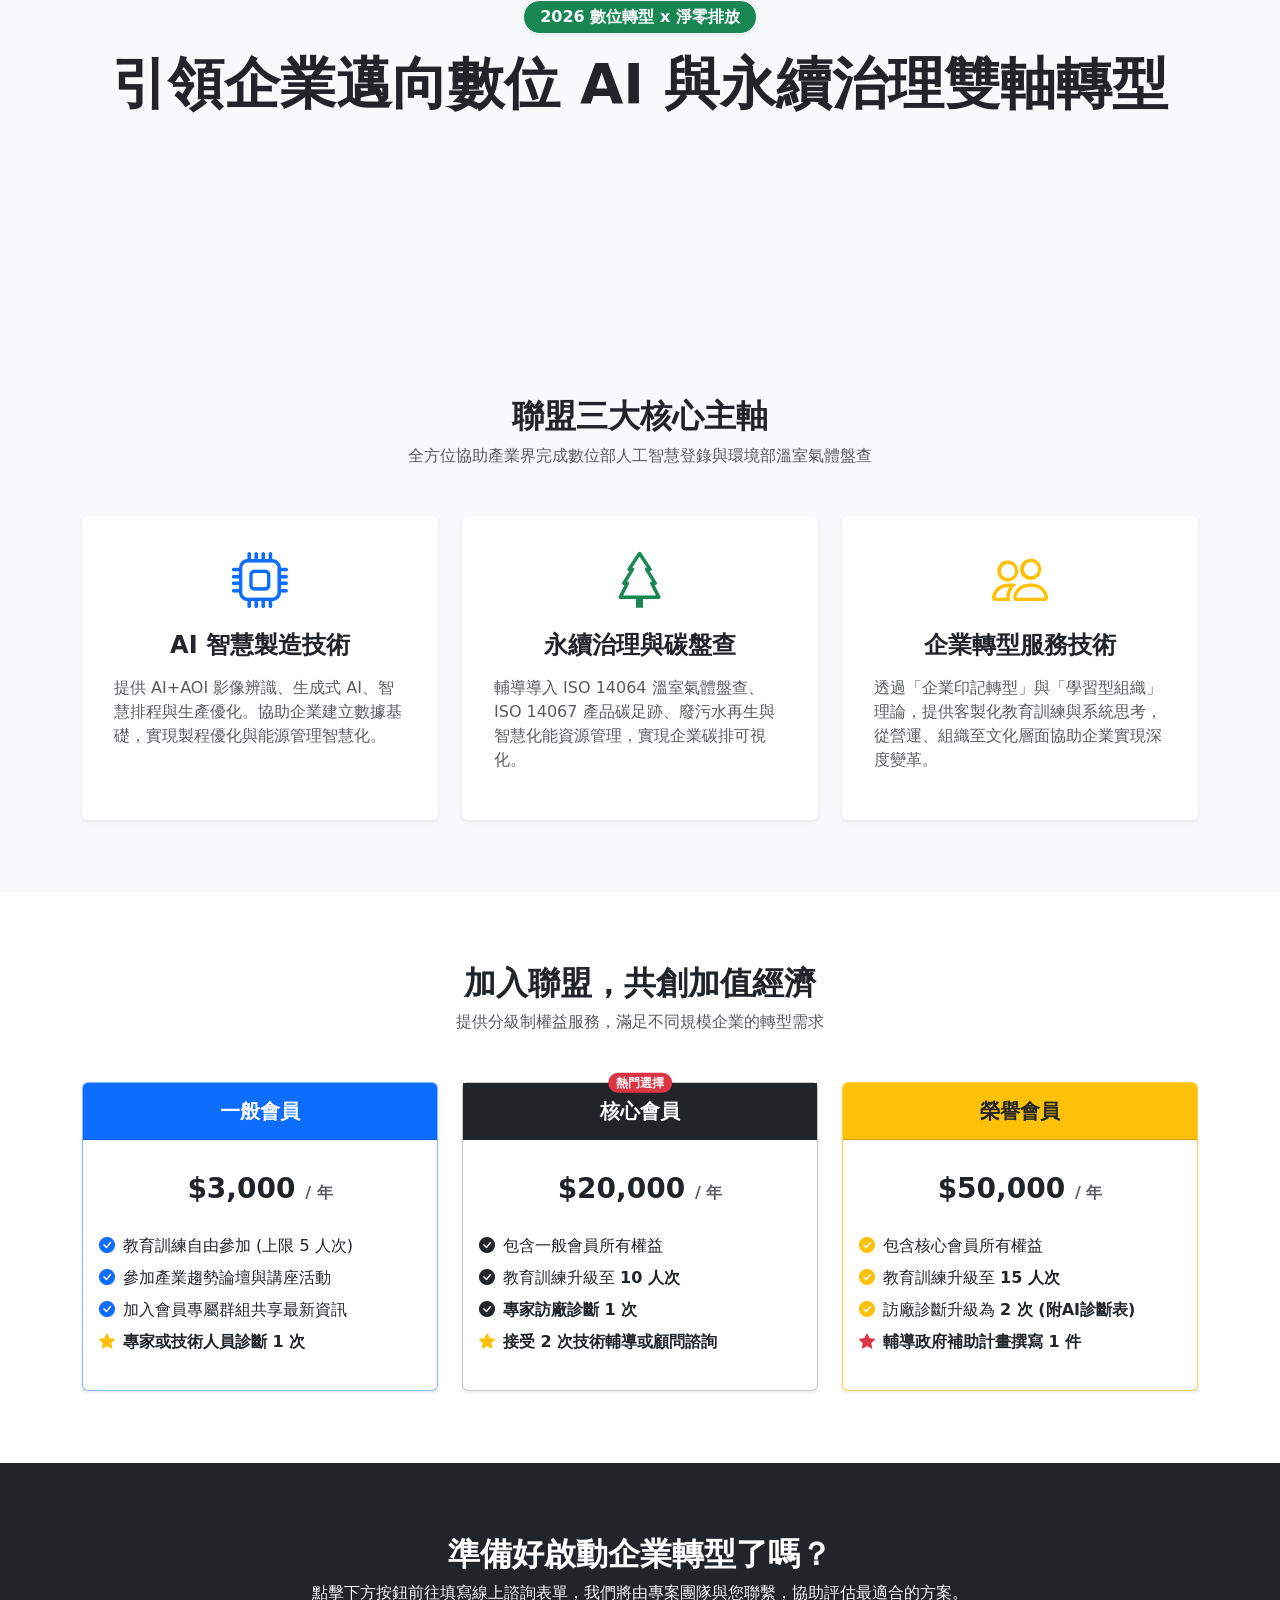
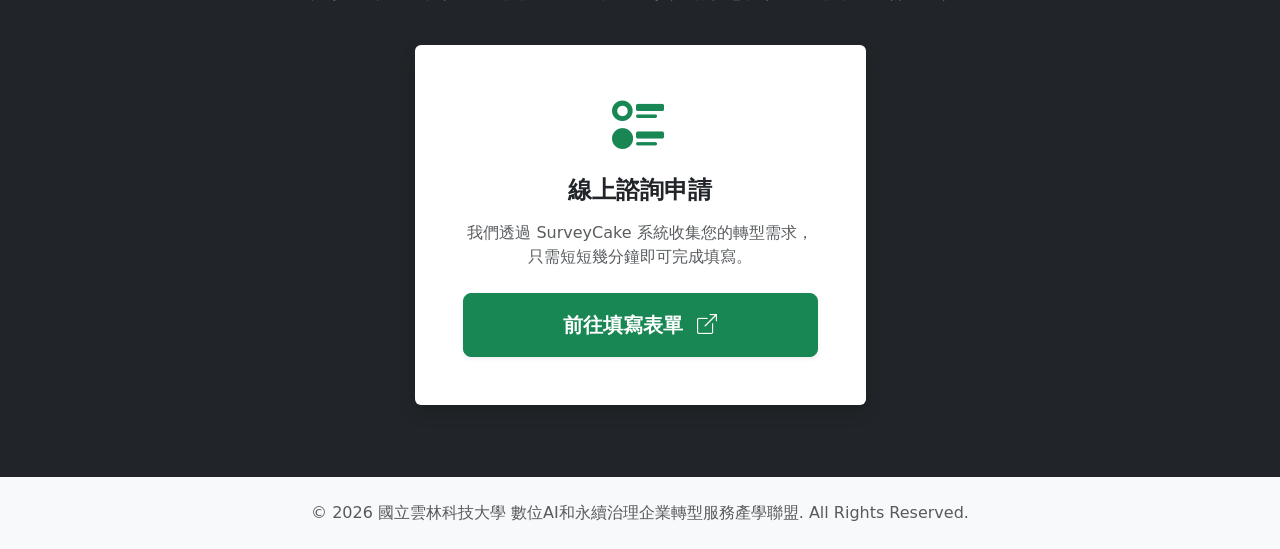
==== index.html @ c69dfd6b "Initial website upload" ====
<!DOCTYPE html>
<html lang="zh-TW">
<head>
    <link rel="stylesheet" href="style.css">
    <meta charset="UTF-8">
    <meta name="viewport" content="width=device-width, initial-scale=1.0">
    <title>數位AI和永續治理企業轉型服務產學聯盟 x 國科會計畫補助</title>
    <link href="https://cdn.jsdelivr.net/npm/bootstrap@5.3.0/dist/css/bootstrap.min.css" rel="stylesheet">
    <link rel="stylesheet" href="https://cdn.jsdelivr.net/npm/bootstrap-icons@1.10.5/font/bootstrap-icons.css">
</head>
<body class="bg-light">
    <a class="skip-link visually-hidden-focusable" href="#main-content">跳到主要內容</a>

    <div id="marquee-placeholder"></div>

    <header id="site-header"><div id="navbar-placeholder"></div></header>

    <main id="main-content" tabindex="-1">

    <section class="hero-section text-center">
        <div class="container">
            <span class="badge bg-success px-3 py-2 mb-3 rounded-pill fs-6 shadow-sm border border-light">2026 數位轉型 x 淨零排放</span>
            
            <h1 class="display-4 fw-bold mb-4">引領企業邁向數位 AI 與永續治理雙軸轉型</h1>
            <p class="lead mb-5 mx-auto text-light" style="max-width: 800px; line-height: 1.8;">
                面對破壞性變革的衝擊，我們整合國立雲林科技大學與跨領域專家資源，提供 AI 智慧製造、組織碳盤查與企業印記轉型之一站式服務，助您實現 2050 淨零排放目標。
            </p>
            
            <a href="#services" class="btn btn-outline-light btn-lg px-5 py-3 rounded-pill fw-bold tracking-wide">
                探索解決方案 <i class="bi bi-arrow-right ms-2" aria-hidden="true"></i>
            </a>
        </div>
    </section>
    

    <section id="services" class="py-5">
        <div class="container py-4">
            <div class="text-center mb-5">
                <h2 class="fw-bold">聯盟三大核心主軸</h2>
                <p class="text-muted">全方位協助產業界完成數位部人工智慧登錄與環境部溫室氣體盤查</p>
            </div>
            <div class="row g-4">
                <div class="col-md-4">
                    <div class="card h-100 border-0 shadow-sm card-hover p-3 text-center">
                        <div class="card-body">
                            <i class="bi bi-cpu display-4 text-primary mb-3 d-block" aria-hidden="true"></i>
                            <h4 class="fw-bold">AI 智慧製造技術</h4>
                            <p class="text-muted text-start mt-3">提供 AI+AOI 影像辨識、生成式 AI、智慧排程與生產優化。協助企業建立數據基礎，實現製程優化與能源管理智慧化。</p>
                        </div>
                    </div>
                </div>
                <div class="col-md-4">
                    <div class="card h-100 border-0 shadow-sm card-hover p-3 text-center">
                        <div class="card-body">
                            <i class="bi bi-tree display-4 text-success mb-3 d-block" aria-hidden="true"></i>
                            <h4 class="fw-bold">永續治理與碳盤查</h4>
                            <p class="text-muted text-start mt-3">輔導導入 ISO 14064 溫室氣體盤查、ISO 14067 產品碳足跡、廢污水再生與智慧化能資源管理，實現企業碳排可視化。</p>
                        </div>
                    </div>
                </div>
                <div class="col-md-4">
                    <div class="card h-100 border-0 shadow-sm card-hover p-3 text-center">
                        <div class="card-body">
                            <i class="bi bi-people display-4 text-warning mb-3 d-block" aria-hidden="true"></i>
                            <h4 class="fw-bold">企業轉型服務技術</h4>
                            <p class="text-muted text-start mt-3">透過「企業印記轉型」與「學習型組織」理論，提供客製化教育訓練與系統思考，從營運、組織至文化層面協助企業實現深度變革。</p>
                        </div>
                    </div>
                </div>
            </div>
        </div>
    </section>

    <section id="membership" class="bg-white py-5">
        <div class="container py-4">
            <div class="text-center mb-5">
                <h2 class="fw-bold">加入聯盟，共創加值經濟</h2>
                <p class="text-muted">提供分級制權益服務，滿足不同規模企業的轉型需求</p>
            </div>
            <div class="row g-4 justify-content-center">
                <div class="col-lg-4 col-md-6">
                    <div class="card h-100 border-primary border-opacity-50 shadow-sm card-hover">
                        <div class="card-header bg-primary text-white text-center py-3">
                            <h5 class="mb-0 fw-bold">一般會員</h5>
                        </div>
                        <div class="card-body text-center">
                            <h3 class="fw-bold my-3">$3,000 <small class="text-muted fs-6">/ 年</small></h3>
                            <ul class="list-unstyled text-start mt-4 lh-lg">
                                <li><i class="bi bi-check-circle-fill text-primary me-2" aria-hidden="true"></i>教育訓練自由參加 (上限 5 人次)</li>
                                <li><i class="bi bi-check-circle-fill text-primary me-2" aria-hidden="true"></i>參加產業趨勢論壇與講座活動</li>
                                <li><i class="bi bi-check-circle-fill text-primary me-2" aria-hidden="true"></i>加入會員專屬群組共享最新資訊</li>
                                <li><i class="bi bi-star-fill text-warning me-2" aria-hidden="true"></i><b>專家或技術人員診斷 1 次</b></li>
                            </ul>
                        </div>
                    </div>
                </div>
                
                <div class="col-lg-4 col-md-6">
                    <div class="card h-100 border-dark border-opacity-25 shadow-sm card-hover position-relative">
                        <span class="position-absolute top-0 start-50 translate-middle badge rounded-pill bg-danger">熱門選擇</span>
                        <div class="card-header bg-dark text-white text-center py-3">
                            <h5 class="mb-0 fw-bold">核心會員</h5>
                        </div>
                        <div class="card-body text-center">
                            <h3 class="fw-bold my-3">$20,000 <small class="text-muted fs-6">/ 年</small></h3>
                            <ul class="list-unstyled text-start mt-4 lh-lg">
                                <li><i class="bi bi-check-circle-fill text-dark me-2" aria-hidden="true"></i>包含一般會員所有權益</li>
                                <li><i class="bi bi-check-circle-fill text-dark me-2" aria-hidden="true"></i>教育訓練升級至 <b>10 人次</b></li>
                                <li><i class="bi bi-check-circle-fill text-dark me-2" aria-hidden="true"></i><b>專家訪廠診斷 1 次</b></li>
                                <li><i class="bi bi-star-fill text-warning me-2" aria-hidden="true"></i><b>接受 2 次技術輔導或顧問諮詢</b></li>
                            </ul>
                        </div>
                    </div>
                </div>

                <div class="col-lg-4 col-md-6">
                    <div class="card h-100 border-warning border-opacity-75 shadow-sm card-hover">
                        <div class="card-header bg-warning text-dark text-center py-3">
                            <h5 class="mb-0 fw-bold">榮譽會員</h5>
                        </div>
                        <div class="card-body text-center">
                            <h3 class="fw-bold my-3">$50,000 <small class="text-muted fs-6">/ 年</small></h3>
                            <ul class="list-unstyled text-start mt-4 lh-lg">
                                <li><i class="bi bi-check-circle-fill text-warning me-2" aria-hidden="true"></i>包含核心會員所有權益</li>
                                <li><i class="bi bi-check-circle-fill text-warning me-2" aria-hidden="true"></i>教育訓練升級至 <b>15 人次</b></li>
                                <li><i class="bi bi-check-circle-fill text-warning me-2" aria-hidden="true"></i>訪廠診斷升級為 <b>2 次 (附AI診斷表)</b></li>
                                <li><i class="bi bi-star-fill text-danger me-2" aria-hidden="true"></i><b>輔導政府補助計畫撰寫 1 件</b></li>
                            </ul>
                        </div>
                    </div>
                </div>
            </div>
        </div>
    </section>

    <section id="contact" class="py-5 bg-dark text-white">
        <div class="container py-4">
            <div class="row justify-content-center">
                <div class="col-md-8 text-center mb-4">
                    <h2 class="fw-bold">準備好啟動企業轉型了嗎？</h2>
                    <p class="text-light">點擊下方按鈕前往填寫線上諮詢表單，我們將由專案團隊與您聯繫，協助評估最適合的方案。</p>
                </div>
                <div class="col-md-5 text-center">
                    <div class="bg-white text-dark p-5 rounded shadow card-hover">
                        <i class="bi bi-ui-radios display-4 text-success mb-3 d-block" aria-hidden="true"></i>
                        <h4 class="fw-bold mb-3">線上諮詢申請</h4>
                        <p class="text-muted mb-4">我們透過 SurveyCake 系統收集您的轉型需求，只需短短幾分鐘即可完成填寫。</p>
                        
                        <a href="https://www.surveycake.com/s/QyApK" target="_blank" rel="noopener noreferrer" class="btn btn-success btn-lg w-100 fw-bold py-3 shadow-sm" aria-label="前往填寫表單（另開新視窗）">
                            前往填寫表單 <i class="bi bi-box-arrow-up-right ms-2" aria-hidden="true"></i>
                        </a>
                        
                    </div>
                </div>
            </div>
        </div>
    </section>
    </main>


    <footer class="bg-light text-center py-4">
        <div class="container text-muted">
            <p class="mb-0">© 2026 國立雲林科技大學 數位AI和永續治理企業轉型服務產學聯盟. All Rights Reserved.</p>
        </div>
    </footer>

    <script src="https://cdn.jsdelivr.net/npm/bootstrap@5.3.0/dist/js/bootstrap.bundle.min.js"></script>
        <script src="load-marquee.js"></script>
    <script src="load-nav.js"></script>
</body>
</html>
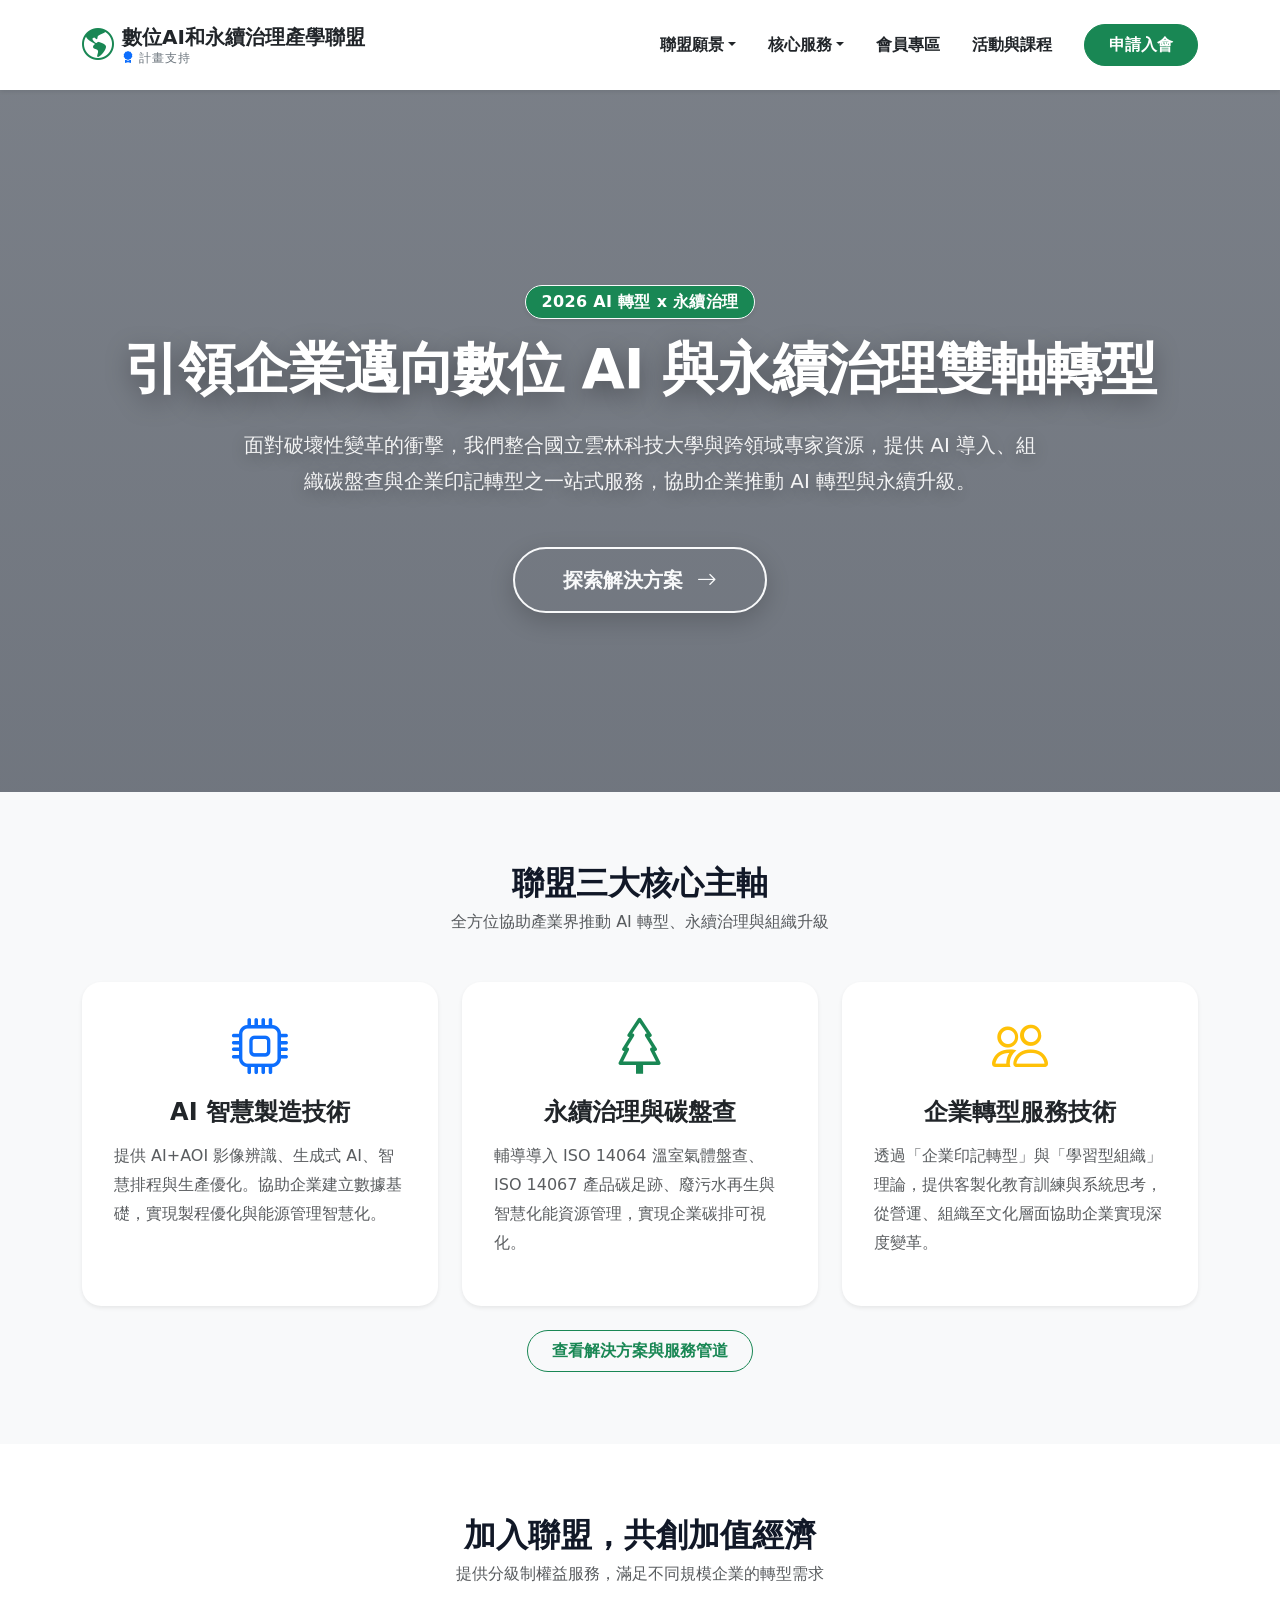
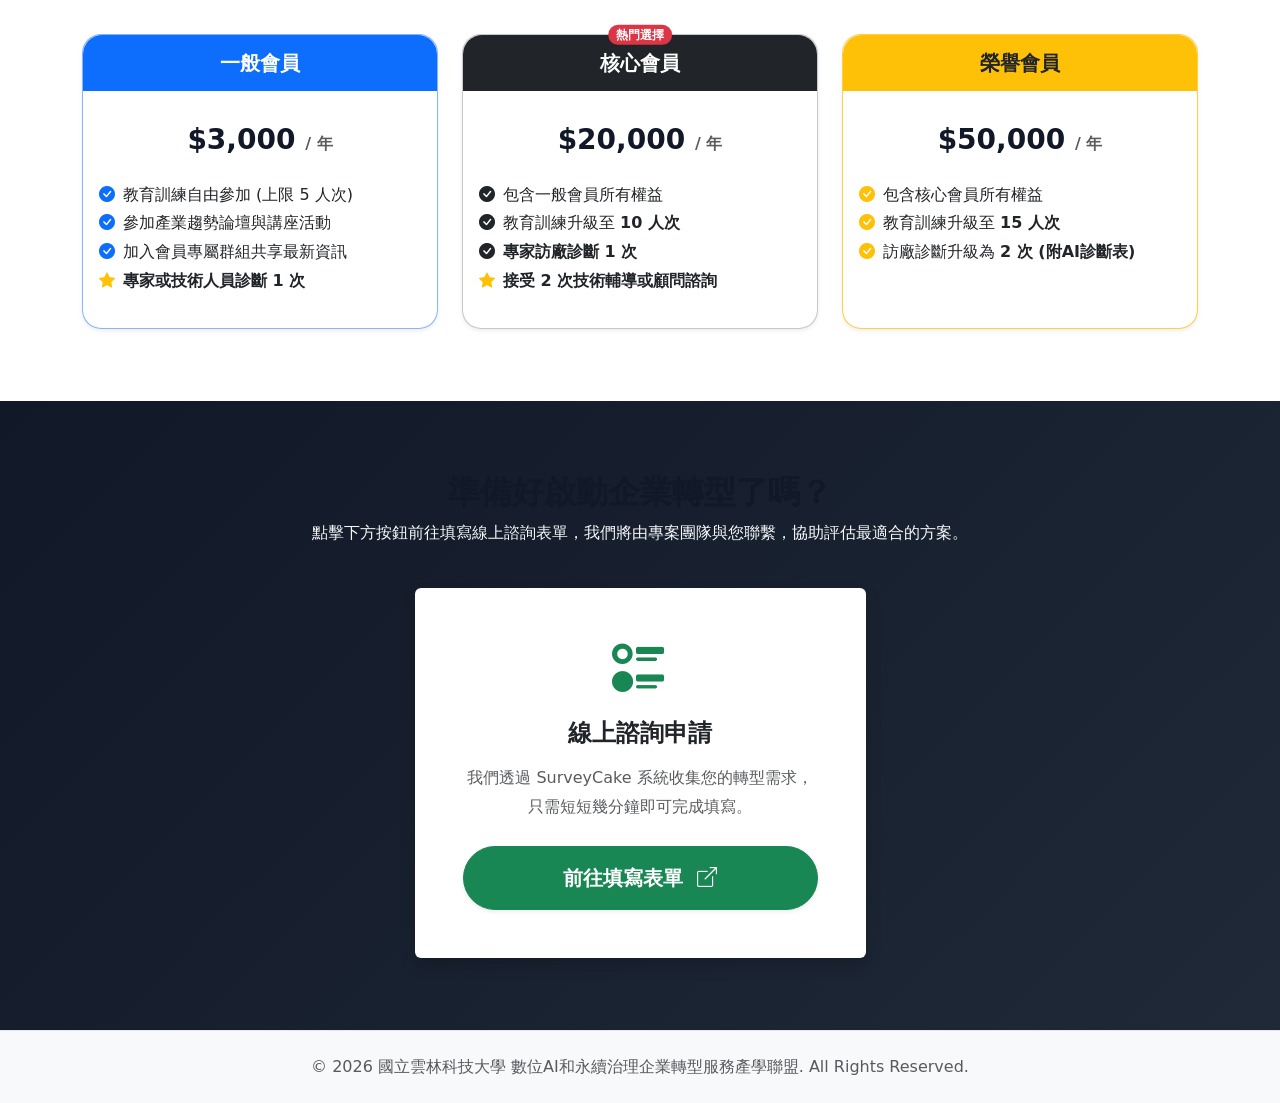
==== commit e196ca04: "Add files via upload 3e" ====
--- a/index.html
+++ b/index.html
@@ -4,14 +4,13 @@
     <link rel="stylesheet" href="style.css">
     <meta charset="UTF-8">
     <meta name="viewport" content="width=device-width, initial-scale=1.0">
-    <title>數位AI和永續治理企業轉型服務產學聯盟 x 國科會計畫補助</title>
+    <title>數位AI和永續治理企業轉型服務產學聯盟</title>
     <link href="https://cdn.jsdelivr.net/npm/bootstrap@5.3.0/dist/css/bootstrap.min.css" rel="stylesheet">
     <link rel="stylesheet" href="https://cdn.jsdelivr.net/npm/bootstrap-icons@1.10.5/font/bootstrap-icons.css">
 </head>
 <body class="bg-light">
     <a class="skip-link visually-hidden-focusable" href="#main-content">跳到主要內容</a>
 
-    <div id="marquee-placeholder"></div>
 
     <header id="site-header"><div id="navbar-placeholder"></div></header>
 
@@ -19,11 +18,11 @@
 
     <section class="hero-section text-center">
         <div class="container">
-            <span class="badge bg-success px-3 py-2 mb-3 rounded-pill fs-6 shadow-sm border border-light">2026 數位轉型 x 淨零排放</span>
+            <span class="badge bg-success px-3 py-2 mb-3 rounded-pill fs-6 shadow-sm border border-light">2026 AI 轉型 x 永續治理</span>
             
             <h1 class="display-4 fw-bold mb-4">引領企業邁向數位 AI 與永續治理雙軸轉型</h1>
             <p class="lead mb-5 mx-auto text-light" style="max-width: 800px; line-height: 1.8;">
-                面對破壞性變革的衝擊，我們整合國立雲林科技大學與跨領域專家資源，提供 AI 智慧製造、組織碳盤查與企業印記轉型之一站式服務，助您實現 2050 淨零排放目標。
+                面對破壞性變革的衝擊，我們整合國立雲林科技大學與跨領域專家資源，提供 AI 導入、組織碳盤查與企業印記轉型之一站式服務，協助企業推動 AI 轉型與永續升級。
             </p>
             
             <a href="#services" class="btn btn-outline-light btn-lg px-5 py-3 rounded-pill fw-bold tracking-wide">
@@ -37,7 +36,7 @@
         <div class="container py-4">
             <div class="text-center mb-5">
                 <h2 class="fw-bold">聯盟三大核心主軸</h2>
-                <p class="text-muted">全方位協助產業界完成數位部人工智慧登錄與環境部溫室氣體盤查</p>
+                <p class="text-muted">全方位協助產業界推動 AI 轉型、永續治理與組織升級</p>
             </div>
             <div class="row g-4">
                 <div class="col-md-4">
@@ -67,6 +66,9 @@
                         </div>
                     </div>
                 </div>
+            </div>
+            <div class="text-center mt-4">
+                <a href="solutions.html" class="btn btn-outline-success px-4 py-2 fw-bold rounded-pill">查看解決方案與服務管道</a>
             </div>
         </div>
     </section>
@@ -124,8 +126,7 @@
                                 <li><i class="bi bi-check-circle-fill text-warning me-2" aria-hidden="true"></i>包含核心會員所有權益</li>
                                 <li><i class="bi bi-check-circle-fill text-warning me-2" aria-hidden="true"></i>教育訓練升級至 <b>15 人次</b></li>
                                 <li><i class="bi bi-check-circle-fill text-warning me-2" aria-hidden="true"></i>訪廠診斷升級為 <b>2 次 (附AI診斷表)</b></li>
-                                <li><i class="bi bi-star-fill text-danger me-2" aria-hidden="true"></i><b>輔導政府補助計畫撰寫 1 件</b></li>
-                            </ul>
+                                                            </ul>
                         </div>
                     </div>
                 </div>
@@ -165,7 +166,6 @@
     </footer>
 
     <script src="https://cdn.jsdelivr.net/npm/bootstrap@5.3.0/dist/js/bootstrap.bundle.min.js"></script>
-        <script src="load-marquee.js"></script>
     <script src="load-nav.js"></script>
 </body>
 </html>
--- a/style.css
+++ b/style.css
@@ -0,0 +1,1196 @@
+/* =========================
+   Base
+   ========================= */
+
+html {
+    scroll-behavior: smooth;
+}
+
+body {
+    font-family: "Noto Sans TC", "Microsoft JhengHei", sans-serif;
+    color: #1f2937;
+    background-color: #f8f9fa;
+    line-height: 1.6;
+}
+
+img {
+    max-width: 100%;
+    height: auto;
+}
+
+a {
+    text-decoration: none;
+}
+
+section {
+    position: relative;
+}
+
+/* =========================
+   Skip Link
+   ========================= */
+
+.skip-link {
+    position: absolute;
+    left: 1rem;
+    top: -3.5rem;
+    z-index: 9999;
+    background: #111827;
+    color: #ffffff;
+    padding: 0.75rem 1rem;
+    border-radius: 0.5rem;
+    text-decoration: none;
+    transition: top 0.2s ease;
+}
+
+.skip-link:focus {
+    top: 1rem;
+}
+
+/* =========================
+   Header / Navbar
+   ========================= */
+
+#site-header {
+    position: sticky;
+    top: 0;
+    z-index: 1030;
+}
+
+.navbar {
+    background: rgba(255, 255, 255, 0.96);
+    backdrop-filter: blur(10px);
+    box-shadow: 0 4px 18px rgba(15, 23, 42, 0.08);
+}
+
+.navbar-brand img,
+.navbar-brand svg {
+    max-height: 56px;
+}
+
+.navbar .nav-link {
+    font-weight: 700;
+    color: #1f2937;
+    padding: 0.9rem 1rem;
+}
+
+.navbar .nav-link:hover,
+.navbar .nav-link:focus {
+    color: #198754;
+}
+
+.navbar .dropdown-menu {
+    border: 0;
+    border-radius: 0.9rem;
+    padding: 0.5rem 0;
+    box-shadow: 0 14px 34px rgba(15, 23, 42, 0.12);
+    min-width: 220px;
+}
+
+.navbar .dropdown-item {
+    padding: 0.7rem 1rem;
+    color: #1f2937;
+    white-space: nowrap;
+}
+
+.navbar .dropdown-item:hover,
+.navbar .dropdown-item:focus {
+    background: #f3f4f6;
+    color: #198754;
+}
+
+.navbar .dropdown-submenu {
+    position: relative;
+}
+
+.navbar .dropdown-submenu > .dropdown-menu {
+    top: 0;
+    left: 100%;
+    margin-top: -0.35rem;
+    margin-left: 0.25rem;
+    display: none;
+}
+
+.navbar .dropdown-submenu:hover > .dropdown-menu,
+.navbar .dropdown-submenu:focus-within > .dropdown-menu {
+    display: block;
+}
+
+.navbar .btn-success,
+.navbar .apply-btn,
+.navbar .join-btn {
+    border-radius: 999px;
+    padding: 0.8rem 1.5rem;
+    font-weight: 700;
+}
+
+.submenu-item-wrap {
+    display: flex;
+    align-items: stretch;
+    justify-content: space-between;
+}
+
+.submenu-link {
+    flex: 1 1 auto;
+    display: flex;
+    align-items: center;
+}
+
+.submenu-toggle-btn {
+    border: 0;
+    background: transparent;
+    color: #1f2937;
+    padding: 0.7rem 0.9rem;
+    display: inline-flex;
+    align-items: center;
+    justify-content: center;
+    border-radius: 0.5rem;
+}
+
+.submenu-toggle-btn:hover,
+.submenu-toggle-btn:focus {
+    background: #f3f4f6;
+    color: #198754;
+}
+
+.navbar .dropdown-submenu {
+    position: relative;
+}
+
+.navbar .dropdown-submenu > .dropdown-menu {
+    top: 0;
+    left: 100%;
+    margin-top: 0;
+    margin-left: 0;
+    display: none;
+    min-width: 220px;
+}
+
+.navbar .dropdown-submenu.show-submenu > .dropdown-menu,
+.navbar .dropdown-submenu.is-hovered > .dropdown-menu {
+    display: block;
+}
+
+/* =========================
+   Home Hero Banner
+   ========================= */
+
+.hero-section {
+    background:
+        linear-gradient(rgba(6, 15, 30, 0.52), rgba(6, 15, 30, 0.56)),
+        url("images/banner.png") center center / cover no-repeat;
+    min-height: 78vh;
+    display: flex;
+    align-items: center;
+    justify-content: center;
+    text-align: center;
+    padding: 7rem 1rem 6rem;
+    color: #ffffff;
+}
+
+.hero-section .container {
+    max-width: 1100px;
+}
+
+.hero-section .badge {
+    font-weight: 700;
+    letter-spacing: 0.02em;
+}
+
+.hero-section h1 {
+    color: #ffffff;
+    line-height: 1.2;
+    letter-spacing: -0.02em;
+    text-shadow: 0 8px 24px rgba(0, 0, 0, 0.35);
+}
+
+.hero-section .lead {
+    color: rgba(255, 255, 255, 0.92) !important;
+    text-shadow: 0 4px 16px rgba(0, 0, 0, 0.28);
+}
+
+.hero-section .btn-outline-light {
+    border-width: 2px;
+    box-shadow: 0 8px 24px rgba(0, 0, 0, 0.18);
+}
+
+.hero-section .btn-outline-light:hover {
+    transform: translateY(-2px);
+}
+
+/* =========================
+   Shared Card Effects
+   ========================= */
+
+.card-hover {
+    transition: transform 0.25s ease, box-shadow 0.25s ease;
+}
+
+.card-hover:hover {
+    transform: translateY(-6px);
+    box-shadow: 0 14px 32px rgba(15, 23, 42, 0.12) !important;
+}
+
+/* =========================
+   Home Sections
+   ========================= */
+
+#services h2,
+#membership h2,
+#contact h2 {
+    color: #111827;
+}
+
+#services .card,
+#membership .card,
+#contact .bg-white {
+    border-radius: 1.2rem;
+}
+
+#services .card-body p,
+#membership .card-body li,
+#contact p {
+    line-height: 1.8;
+}
+
+#membership .card-header {
+    border-top-left-radius: 1.2rem;
+    border-top-right-radius: 1.2rem;
+    border-bottom: none;
+}
+
+#membership .card-body h3 {
+    color: #111827;
+}
+
+#contact {
+    background: linear-gradient(135deg, #111827 0%, #1f2937 100%) !important;
+}
+
+#contact .bg-white {
+    border-radius: 1.4rem;
+}
+
+#contact .btn-success {
+    border-radius: 999px;
+}
+
+/* =========================
+   Footer
+   ========================= */
+
+footer {
+    border-top: 1px solid #e5e7eb;
+}
+
+/* =========================
+   Membership Page
+   ========================= */
+
+.membership-page {
+    background: linear-gradient(180deg, #f8fafc 0%, #f3f4f6 100%);
+    color: #1f2937;
+}
+
+/* Hero Section */
+.membership-hero {
+    background:
+        radial-gradient(circle at top right, rgba(22, 163, 74, 0.12), transparent 30%),
+        radial-gradient(circle at left center, rgba(59, 130, 246, 0.08), transparent 25%),
+        linear-gradient(180deg, #ffffff 0%, #f8fafc 100%);
+}
+
+.membership-eyebrow {
+    display: inline-flex;
+    align-items: center;
+    gap: 0.5rem;
+    background: #ecfdf3;
+    color: #166534;
+    border: 1px solid #bbf7d0;
+    border-radius: 999px;
+    padding: 0.5rem 0.9rem;
+    font-size: 0.95rem;
+    font-weight: 700;
+    margin-bottom: 1rem;
+}
+
+.membership-hero h1 {
+    line-height: 1.2;
+    letter-spacing: -0.02em;
+}
+
+.membership-hero .lead {
+    font-size: 1.1rem;
+    line-height: 1.9;
+    max-width: 42rem;
+}
+
+.membership-hero-actions .btn {
+    border-radius: 999px;
+    font-weight: 700;
+    min-height: 48px;
+}
+
+.membership-highlights {
+    display: grid;
+    gap: 0.75rem;
+}
+
+.membership-highlights li {
+    display: flex;
+    align-items: flex-start;
+    gap: 0.65rem;
+    color: #374151;
+    line-height: 1.7;
+}
+
+.membership-highlights i {
+    color: #16a34a;
+    font-size: 1.1rem;
+    margin-top: 0.1rem;
+}
+
+.membership-overview-card {
+    background: #ffffff;
+    border: 1px solid rgba(15, 23, 42, 0.08);
+    border-radius: 1.5rem;
+    padding: 1.5rem;
+    box-shadow: 0 16px 40px rgba(15, 23, 42, 0.08);
+}
+
+.overview-grid {
+    display: grid;
+    grid-template-columns: repeat(2, minmax(0, 1fr));
+    gap: 1rem;
+}
+
+.overview-item {
+    background: #f8fafc;
+    border: 1px solid #e5e7eb;
+    border-radius: 1rem;
+    padding: 1rem;
+}
+
+.overview-label {
+    display: block;
+    font-size: 0.85rem;
+    color: #6b7280;
+    margin-bottom: 0.4rem;
+}
+
+.overview-item strong {
+    display: block;
+    font-size: 1rem;
+    line-height: 1.5;
+    color: #111827;
+}
+
+.overview-note {
+    margin-top: 1rem;
+    background: #f9fafb;
+    border-left: 4px solid #16a34a;
+    border-radius: 0.9rem;
+    padding: 0.95rem 1rem;
+    color: #4b5563;
+    line-height: 1.7;
+    font-size: 0.95rem;
+}
+
+.overview-note i {
+    color: #16a34a;
+    margin-right: 0.4rem;
+}
+
+/* Shared Section Heading */
+.section-heading {
+    max-width: 48rem;
+    margin-left: auto;
+    margin-right: auto;
+}
+
+.section-kicker {
+    display: inline-block;
+    font-size: 0.85rem;
+    letter-spacing: 0.08em;
+    text-transform: uppercase;
+    font-weight: 700;
+    color: #16a34a;
+    margin-bottom: 0.75rem;
+}
+
+.section-heading h2 {
+    font-size: 2rem;
+    line-height: 1.3;
+    margin-bottom: 0.9rem;
+}
+
+.section-heading p {
+    line-height: 1.8;
+}
+
+/* Benefit Cards */
+.membership-benefits {
+    margin-top: -0.5rem;
+}
+
+.benefit-card {
+    background: #ffffff;
+    border: 1px solid #e5e7eb;
+    border-radius: 1.25rem;
+    padding: 1.5rem;
+    box-shadow: 0 8px 24px rgba(15, 23, 42, 0.05);
+    transition: transform 0.2s ease, box-shadow 0.2s ease;
+}
+
+.benefit-card:hover {
+    transform: translateY(-4px);
+    box-shadow: 0 14px 30px rgba(15, 23, 42, 0.08);
+}
+
+.benefit-icon {
+    width: 56px;
+    height: 56px;
+    border-radius: 1rem;
+    display: inline-flex;
+    align-items: center;
+    justify-content: center;
+    background: #ecfdf3;
+    color: #15803d;
+    font-size: 1.5rem;
+    margin-bottom: 1rem;
+}
+
+.benefit-card h2 {
+    margin-bottom: 0.75rem;
+}
+
+.benefit-card p {
+    line-height: 1.8;
+}
+
+/* Pricing Cards */
+.membership-plan-grid {
+    align-items: stretch;
+}
+
+.pricing-card {
+    position: relative;
+    overflow: hidden;
+    border-radius: 1.5rem;
+    background: #ffffff;
+    display: flex;
+    flex-direction: column;
+    height: 100%;
+    transition: transform 0.25s ease, box-shadow 0.25s ease;
+}
+
+.pricing-card:hover {
+    transform: translateY(-6px);
+}
+
+.pricing-card-general,
+.pricing-card-honorary {
+    box-shadow: 0 10px 30px rgba(15, 23, 42, 0.07);
+}
+
+.pricing-card-core {
+    border: 2px solid #16a34a !important;
+    transform: translateY(-4px);
+}
+
+.pricing-card-core:hover {
+    transform: translateY(-10px);
+}
+
+.pricing-header {
+    padding: 1.5rem 1.5rem 1.25rem;
+    color: #ffffff;
+}
+
+.bg-general {
+    background: linear-gradient(135deg, #2563eb 0%, #1d4ed8 100%);
+}
+
+.bg-core {
+    background: linear-gradient(135deg, #15803d 0%, #16a34a 100%);
+}
+
+.bg-honorary {
+    background: linear-gradient(135deg, #facc15 0%, #f59e0b 100%);
+}
+
+.plan-type {
+    font-size: 0.85rem;
+    letter-spacing: 0.08em;
+    text-transform: uppercase;
+    opacity: 0.95;
+    font-weight: 700;
+}
+
+.pricing-header h3 {
+    font-size: 1.7rem;
+    font-weight: 800;
+    margin-bottom: 0.5rem;
+}
+
+.plan-description {
+    line-height: 1.7;
+    opacity: 0.95;
+}
+
+.price-box {
+    padding: 1.5rem 1.5rem 1rem;
+    border-bottom: 1px solid #e5e7eb;
+    background: #ffffff;
+}
+
+.price-box h4 {
+    font-size: 2rem;
+    font-weight: 800;
+    color: #111827;
+    margin-bottom: 0.35rem;
+}
+
+.price-unit {
+    font-size: 1rem;
+    font-weight: 600;
+    color: #6b7280;
+}
+
+.feature-list {
+    list-style: none;
+    margin: 0;
+    padding: 1.25rem 1.5rem 0;
+    display: flex;
+    flex-direction: column;
+    gap: 1rem;
+    flex-grow: 1;
+}
+
+.feature-list li {
+    display: flex;
+    align-items: flex-start;
+    gap: 0.75rem;
+    line-height: 1.75;
+    color: #374151;
+}
+
+.feature-list i {
+    font-size: 1rem;
+    margin-top: 0.22rem;
+    flex-shrink: 0;
+}
+
+.icon-blue {
+    color: #2563eb;
+}
+
+.icon-dark {
+    color: #166534;
+}
+
+.icon-yellow {
+    color: #b45309;
+}
+
+.hot-badge {
+    position: absolute;
+    top: 1rem;
+    right: 1rem;
+    background: #111827;
+    color: #ffffff;
+    font-size: 0.8rem;
+    font-weight: 700;
+    padding: 0.45rem 0.8rem;
+    border-radius: 999px;
+    z-index: 2;
+    box-shadow: 0 8px 18px rgba(0, 0, 0, 0.18);
+}
+
+.pricing-footer {
+    padding: 1rem 1.5rem 1.5rem;
+    margin-top: auto;
+}
+
+.plan-fit {
+    display: block;
+    background: #f8fafc;
+    color: #1f2937;
+    border: 1px solid #e5e7eb;
+    border-radius: 1rem;
+    padding: 0.9rem 1rem;
+    line-height: 1.75;
+    font-weight: 700;
+    box-shadow: inset 0 1px 0 rgba(255, 255, 255, 0.8);
+}
+
+/* Selection Tips */
+.membership-tip-panel {
+    background: linear-gradient(135deg, #ffffff 0%, #f0fdf4 100%);
+    border: 1px solid #dcfce7;
+    border-radius: 1.5rem;
+    padding: 2rem;
+    box-shadow: 0 10px 24px rgba(15, 23, 42, 0.05);
+}
+
+.membership-tip-panel p {
+    line-height: 1.9;
+}
+
+.membership-tip-stats {
+    display: grid;
+    gap: 0.9rem;
+}
+
+.membership-tip-stats div {
+    background: rgba(255, 255, 255, 0.9);
+    border: 1px solid #e5e7eb;
+    border-radius: 1rem;
+    padding: 1rem 1.1rem;
+}
+
+.membership-tip-stats strong {
+    display: block;
+    color: #111827;
+    margin-bottom: 0.2rem;
+}
+
+.membership-tip-stats span {
+    color: #6b7280;
+    font-size: 0.95rem;
+}
+
+/* Comparison Section */
+.comparison-card {
+    border: 1px solid #e5e7eb;
+}
+
+.membership-comparison-table {
+    overflow: hidden;
+    border-radius: 1rem;
+    margin-bottom: 0;
+    background: #ffffff;
+}
+
+.membership-comparison-table caption {
+    caption-side: top;
+    font-weight: 700;
+    color: #374151;
+    padding-bottom: 0.9rem;
+}
+
+.membership-comparison-table thead th {
+    background: #111827;
+    color: #ffffff;
+    font-weight: 700;
+    vertical-align: middle;
+    border-color: #374151;
+    padding: 1rem;
+}
+
+.membership-comparison-table tbody th {
+    background: #f9fafb;
+    color: #111827;
+    font-weight: 700;
+    min-width: 240px;
+}
+
+.membership-comparison-table th,
+.membership-comparison-table td {
+    padding: 1rem;
+    line-height: 1.7;
+    border-color: #e5e7eb;
+}
+
+.membership-comparison-table tbody tr:nth-child(even) td {
+    background: #fcfcfd;
+}
+
+.source-note {
+    background: #f8fafc;
+    border: 1px solid #e5e7eb;
+}
+
+.source-note p {
+    line-height: 1.7;
+}
+
+.membership-page footer {
+    background: #ffffff;
+}
+
+/* =========================
+   Focus Styles
+   ========================= */
+
+a:focus-visible,
+button:focus-visible,
+[tabindex]:focus-visible,
+.dropdown-item:focus-visible,
+.nav-link:focus-visible {
+    outline: 3px solid #2563eb;
+    outline-offset: 3px;
+    border-radius: 0.5rem;
+}
+
+/* =========================
+   Utilities
+   ========================= */
+
+.pt-lg-6 {
+    padding-top: 4.5rem !important;
+}
+
+/* =========================
+   Responsive
+   ========================= */
+
+@media (max-width: 1199.98px) {
+    .hero-section h1 {
+        font-size: 3rem;
+    }
+}
+
+@media (max-width: 991.98px) {
+    .marquee-content {
+        font-size: 0.98rem;
+        gap: 2rem;
+        padding: 0.6rem 1.5rem 0.6rem 0;
+    }
+
+    .hero-section {
+        min-height: 68vh;
+        padding: 6rem 1rem 5rem;
+    }
+
+    .hero-section h1 {
+        font-size: 2.5rem;
+    }
+
+    .navbar .dropdown-submenu > .dropdown-menu {
+        position: static;
+        margin-left: 0;
+        box-shadow: none;
+        border-radius: 0.75rem;
+    }
+
+    .membership-hero {
+        padding-top: 1rem;
+    }
+
+    .membership-hero h1 {
+        font-size: 2.2rem;
+    }
+
+    .section-heading h2 {
+        font-size: 1.7rem;
+    }
+
+    .pricing-card-core {
+        transform: none;
+    }
+
+    .pricing-card-core:hover {
+        transform: translateY(-6px);
+    }
+
+    .membership-tip-panel {
+        padding: 1.5rem;
+    }
+}
+
+@media (max-width: 767.98px) {
+    .marquee-content {
+        font-size: 0.9rem;
+        gap: 1.5rem;
+        padding: 0.55rem 1.25rem 0.55rem 0;
+    }
+
+    .marquee-content span {
+        gap: 0.45rem;
+    }
+
+    .hero-section {
+        min-height: 60vh;
+        padding: 5rem 1rem 4rem;
+    }
+
+    .hero-section h1 {
+        font-size: 2rem;
+    }
+
+    .hero-section .lead {
+        font-size: 1rem;
+    }
+
+    .overview-grid {
+        grid-template-columns: 1fr;
+    }
+
+    .membership-overview-card {
+        padding: 1.2rem;
+    }
+
+    .pricing-header,
+    .price-box,
+    .feature-list,
+    .pricing-footer {
+        padding-left: 1.2rem;
+        padding-right: 1.2rem;
+    }
+
+    .price-box h4 {
+        font-size: 1.7rem;
+    }
+
+    .section-heading h2 {
+        font-size: 1.5rem;
+    }
+
+    .benefit-card,
+    .membership-tip-panel,
+    .comparison-card {
+        border-radius: 1.1rem;
+    }
+
+    .membership-comparison-table th,
+    .membership-comparison-table td {
+        padding: 0.85rem;
+        font-size: 0.95rem;
+    }
+}
+
+@media (max-width: 575.98px) {
+    .marquee-content {
+        font-size: 0.84rem;
+        gap: 1.2rem;
+    }
+
+    .hero-section h1 {
+        font-size: 1.75rem;
+    }
+
+    .membership-eyebrow {
+        font-size: 0.85rem;
+    }
+
+    .membership-hero-actions {
+        flex-direction: column;
+        align-items: stretch;
+    }
+
+    .membership-hero-actions .btn {
+        width: 100%;
+    }
+
+    .hot-badge {
+        top: 0.8rem;
+        right: 0.8rem;
+    }
+
+    .pricing-header h3 {
+        font-size: 1.45rem;
+    }
+
+    .feature-list li {
+        gap: 0.6rem;
+    }
+
+    .plan-fit {
+        font-size: 0.95rem;
+    }
+}
+
+/* =========================
+   Reduced Motion
+   ========================= */
+
+@media (prefers-reduced-motion: reduce) {
+    html {
+        scroll-behavior: auto;
+    }
+
+    .marquee-track {
+        animation: none !important;
+        transform: translateX(0) !important;
+    }
+
+    .top-marquee-bar {
+        overflow-x: auto;
+    }
+
+    *,
+    *::before,
+    *::after {
+        transition-duration: 0.01ms !important;
+        animation-duration: 0.01ms !important;
+        animation-iteration-count: 1 !important;
+    }
+}
+
+/* =========================
+   Events Page
+   ========================= */
+
+.events-page {
+    background:
+        radial-gradient(circle at top right, rgba(37, 99, 235, 0.08), transparent 22%),
+        radial-gradient(circle at left top, rgba(22, 163, 74, 0.07), transparent 20%),
+        linear-gradient(180deg, #f8fafc 0%, #f3f4f6 100%);
+    color: #1f2937;
+}
+
+.events-container {
+    width: min(1120px, calc(100% - 32px));
+    margin: 0 auto;
+}
+
+.events-hero,
+.events-status-section,
+.events-hero {
+    position: relative;
+    overflow: hidden;
+    background:
+        linear-gradient(135deg, rgba(15, 23, 42, 0.92), rgba(30, 64, 175, 0.88)),
+        linear-gradient(180deg, #0f172a 0%, #1d4ed8 100%);
+    color: #ffffff;
+    padding: 5.5rem 0 5rem;
+}
+
+.events-hero::before {
+    content: "";
+    position: absolute;
+    inset: 0;
+    background:
+        radial-gradient(circle at 15% 25%, rgba(255, 255, 255, 0.12), transparent 20%),
+        radial-gradient(circle at 85% 20%, rgba(134, 239, 172, 0.16), transparent 18%),
+        radial-gradient(circle at 70% 75%, rgba(147, 197, 253, 0.15), transparent 18%);
+    pointer-events: none;
+}
+
+.events-hero .events-container {
+    position: relative;
+    z-index: 1;
+}
+
+.events-hero h1 {
+    margin: 0 0 1rem;
+    font-size: clamp(2.2rem, 4.5vw, 3.5rem);
+    line-height: 1.15;
+    letter-spacing: -0.03em;
+    color: #ffffff;
+    text-shadow: 0 10px 28px rgba(0, 0, 0, 0.22);
+}
+
+.events-hero .section-kicker {
+    display: inline-flex;
+    align-items: center;
+    padding: 0.45rem 0.85rem;
+    border: 1px solid rgba(255, 255, 255, 0.24);
+    border-radius: 999px;
+    background: rgba(255, 255, 255, 0.08);
+    color: #dcfce7;
+    margin-bottom: 1rem;
+}
+
+.section-desc {
+    max-width: 48rem;
+    font-size: 1.08rem;
+    line-height: 1.95;
+    color: rgba(255, 255, 255, 0.92);
+    margin-bottom: 0;
+}
+
+.events-status-section {
+    padding-top: 2.25rem;
+}
+
+.events-status-card {
+    background: linear-gradient(135deg, #ffffff 0%, #f8fafc 100%);
+    border: 1px solid #e5e7eb;
+    border-radius: 1.5rem;
+    padding: 1.8rem;
+    box-shadow: 0 14px 34px rgba(15, 23, 42, 0.06);
+}
+
+.events-status-head {
+    display: flex;
+    align-items: center;
+    justify-content: space-between;
+    gap: 1rem;
+    margin-bottom: 1rem;
+}
+
+.events-status-head h2 {
+    font-size: 1.5rem;
+    line-height: 1.4;
+    margin: 0;
+    color: #111827;
+}
+
+.events-status-card p {
+    margin: 0;
+    line-height: 1.9;
+    color: #4b5563;
+}
+
+.status-badge,
+.status-badge {
+    padding: 0.5rem 0.9rem;
+}
+
+.status-badge.ended,
+.events-heading-left {
+    max-width: none;
+    margin-left: 0;
+    margin-right: 0;
+    margin-bottom: 1.75rem;
+}
+
+.summary-card:hover {
+    transform: translateY(-4px);
+    box-shadow: 0 16px 34px rgba(15, 23, 42, 0.08);
+}
+
+.year-header h3::before {
+    content: "";
+    width: 0.4rem;
+    height: 1.5rem;
+    border-radius: 999px;
+    background: linear-gradient(180deg, #2563eb 0%, #16a34a 100%);
+}
+
+.site-footer {
+    background: #ffffff;
+    border-top: 1px solid #e5e7eb;
+    padding: 1.25rem 0;
+}
+
+.site-footer p {
+    margin: 0;
+    color: #4b5563;
+    text-align: center;
+    line-height: 1.7;
+}
+
+/* =========================
+   Events Page Responsive
+   ========================= */
+
+@media (max-width: 991.98px) {
+    .events-hero,
+
+    .events-status-section {
+        padding-top: 2rem;
+        padding-bottom: 4rem;
+    }
+
+    .events-hero {
+        padding: 4.75rem 0 4.5rem;
+    }
+
+    .events-status-head {
+        flex-direction: column;
+        align-items: flex-start;
+    }
+
+    .summary-grid,
+        @media (max-width: 767.98px) {
+    .events-container {
+        width: min(1120px, calc(100% - 24px));
+    }
+
+    .events-hero,
+
+    .events-status-section {
+        padding-top: 1.5rem;
+        padding-bottom: 3.25rem;
+    }
+
+    .events-hero {
+        padding: 4rem 0 3.75rem;
+    }
+
+    .events-hero h1 {
+        font-size: 2rem;
+    }
+
+    .section-desc {
+        font-size: 1rem;
+        line-height: 1.85;
+    }
+
+    .events-status-card,
+    .summary-card,
+        .events-status-card {
+        padding: 1.25rem;
+    }
+
+                        @media (max-width: 575.98px) {
+    .events-hero h1 {
+        font-size: 1.8rem;
+    }
+
+    .events-status-head h2 {
+        font-size: 1.3rem;
+    }
+
+    .status-badge,
+    .year-count,
+        .events-status-actions {
+    margin-top: 1.25rem;
+}
+
+.events-cta-btn {
+    display: inline-flex;
+    align-items: center;
+    justify-content: center;
+    padding: 0.85rem 1.4rem;
+    border-radius: 999px;
+    background: linear-gradient(135deg, #15803d 0%, #16a34a 100%);
+    color: #ffffff;
+    font-weight: 700;
+    transition: transform 0.2s ease, box-shadow 0.2s ease;
+}
+
+.events-cta-btn:hover,
+.events-cta-btn:focus {
+    color: #ffffff;
+    transform: translateY(-2px);
+    box-shadow: 0 10px 24px rgba(22, 163, 74, 0.22);
+}
+
+/* =========================
+   Media News Page
+   ========================= */
+
+.media-card {
+    transition: all 0.25s ease;
+    border: none;
+    border-radius: 1rem;
+    overflow: hidden;
+}
+
+.media-card:hover {
+    transform: translateY(-4px);
+    box-shadow: 0 12px 28px rgba(0, 0, 0, 0.08);
+}
+
+.media-thumb-wrap {
+    width: 100%;
+    height: 320px;
+    overflow: hidden;
+    background: #e5e7eb;
+}
+
+.media-thumb-img {
+    width: 100%;
+    height: 100%;
+    object-fit: cover;
+    display: block;
+}
+
+.media-meta {
+    font-size: 0.9rem;
+    color: #6b7280;
+}
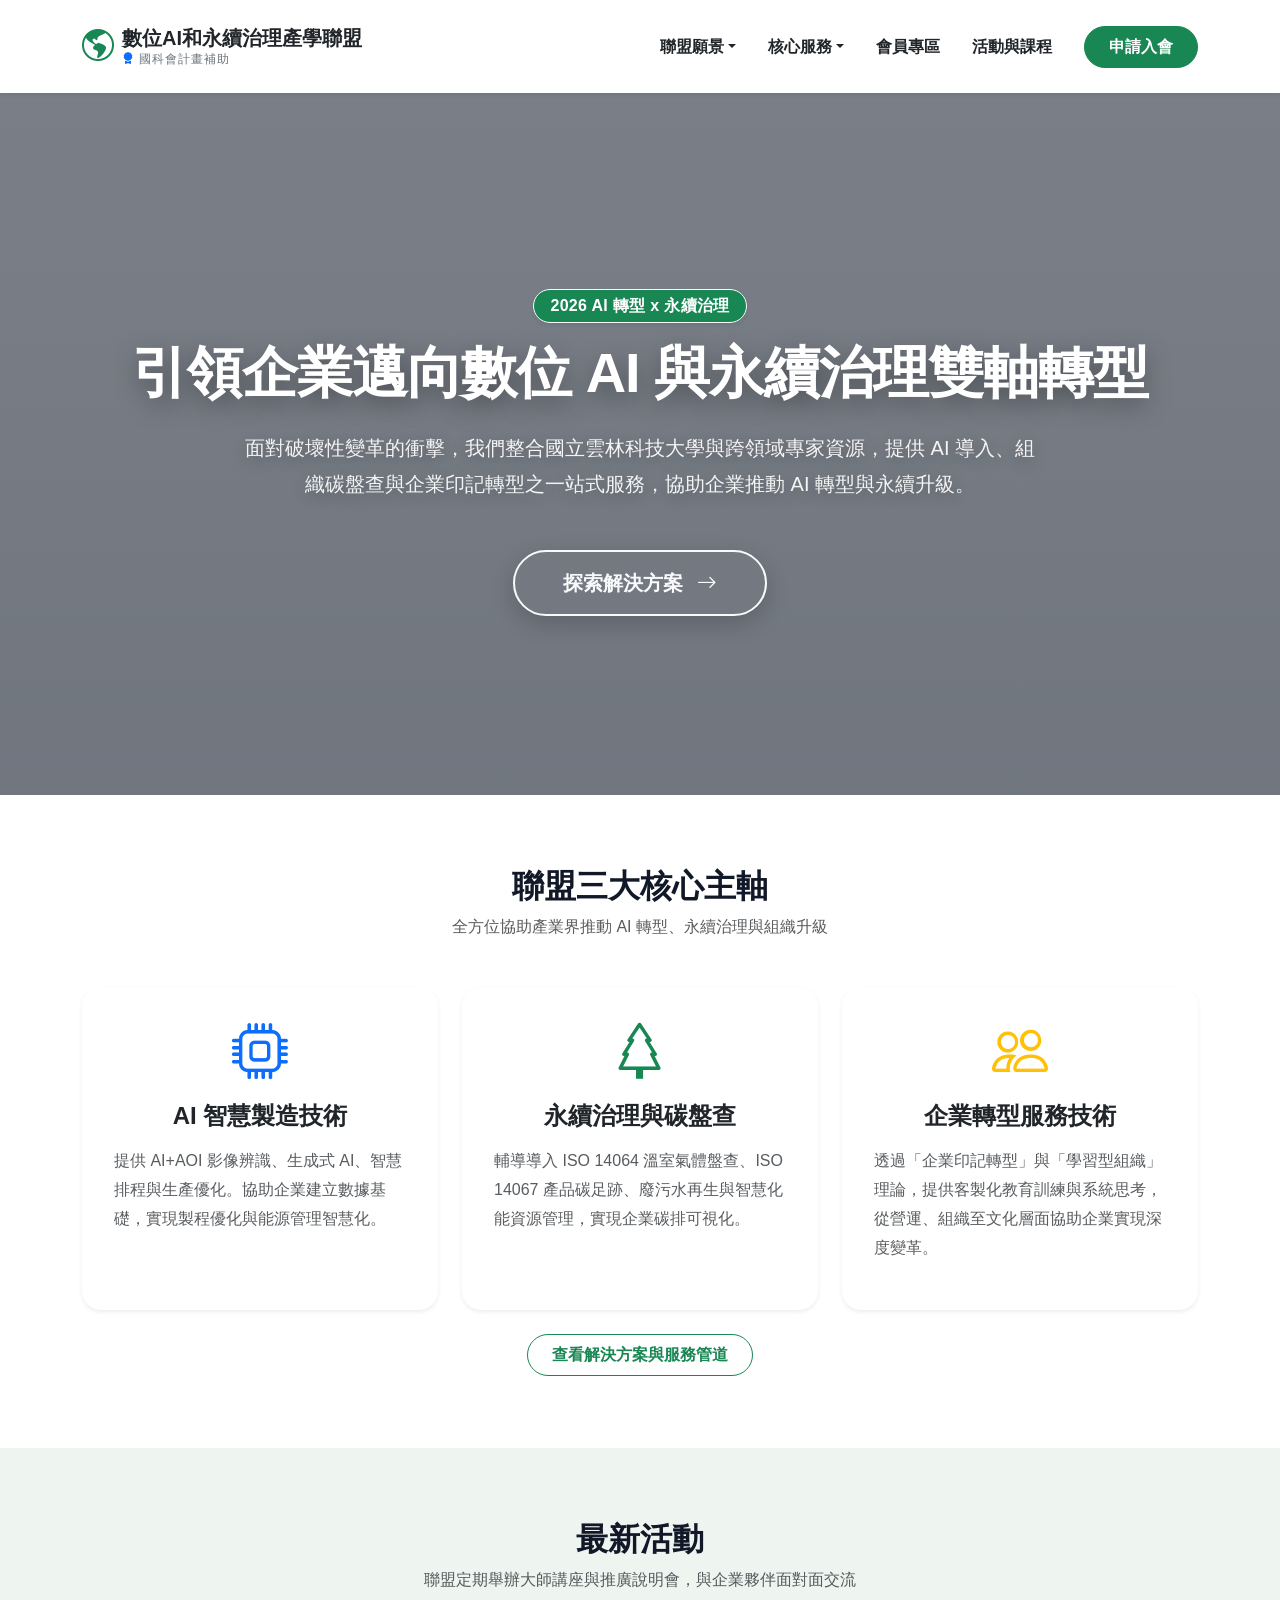
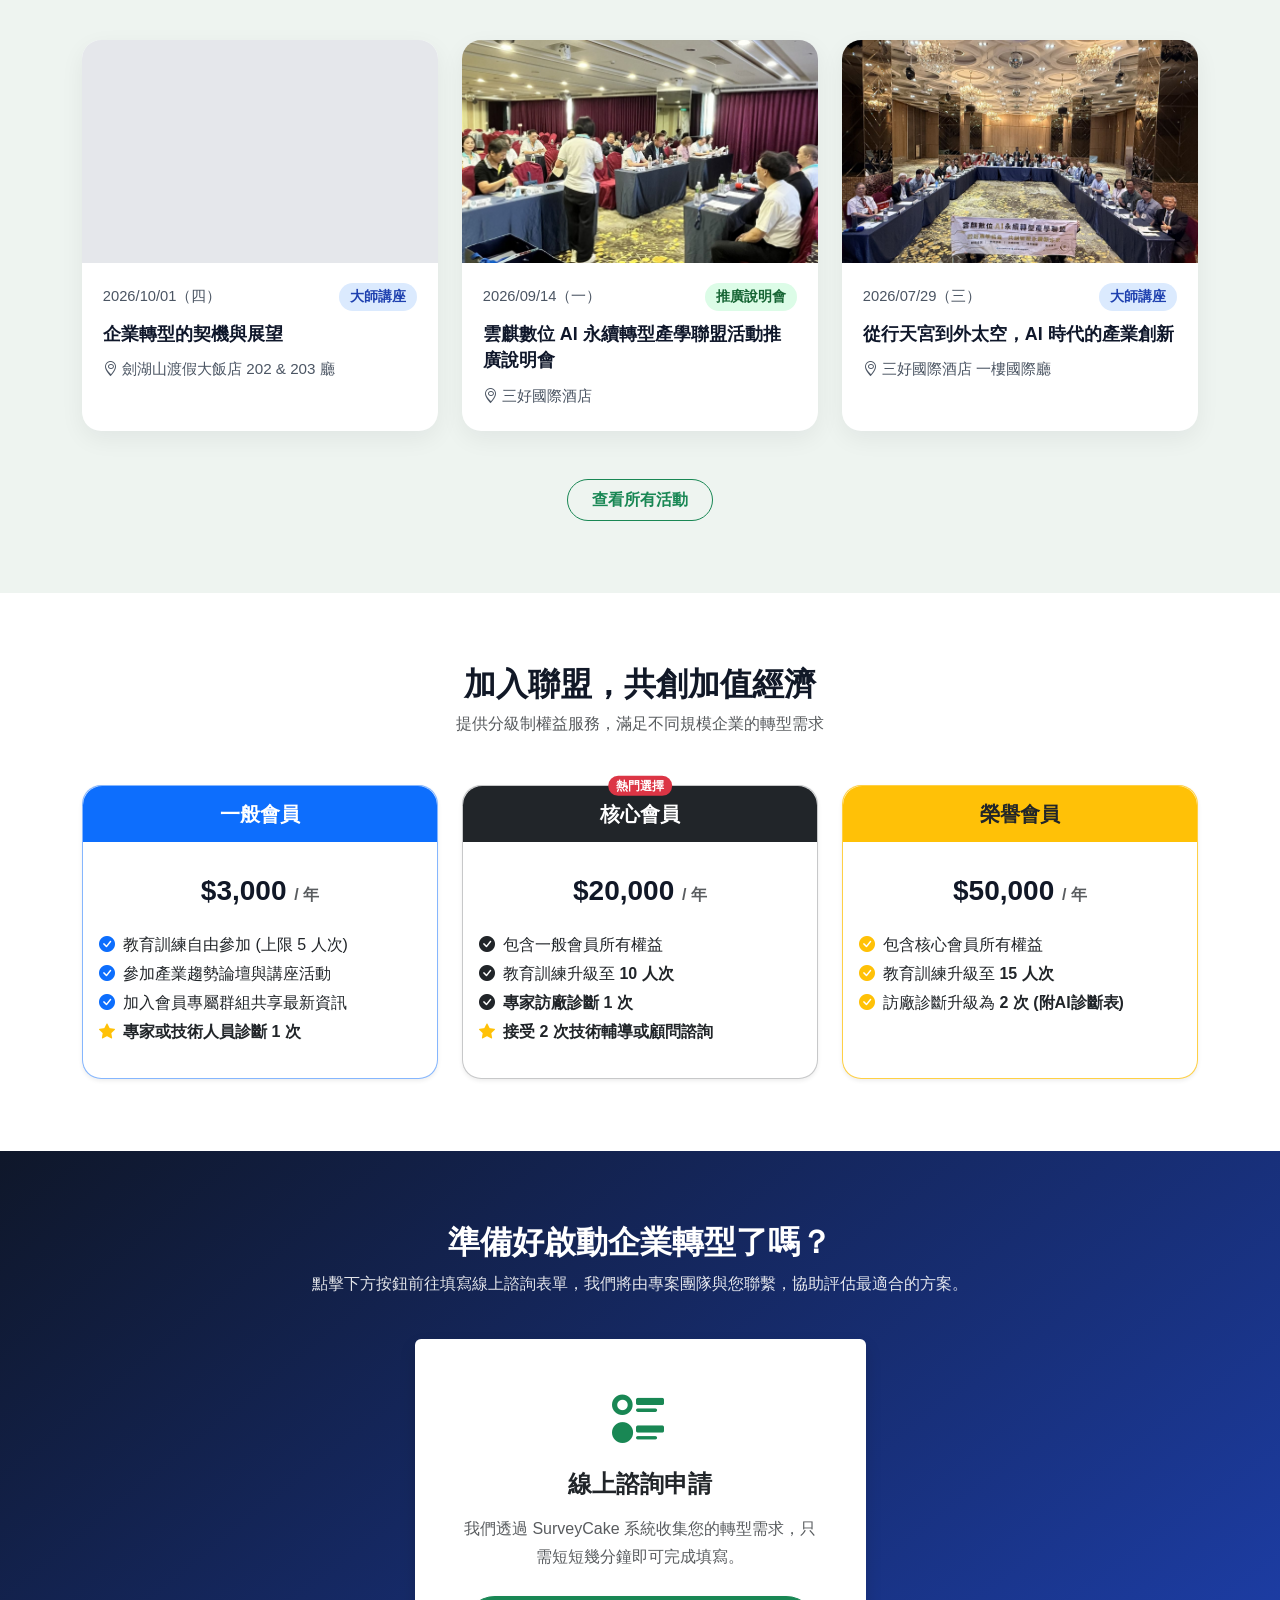
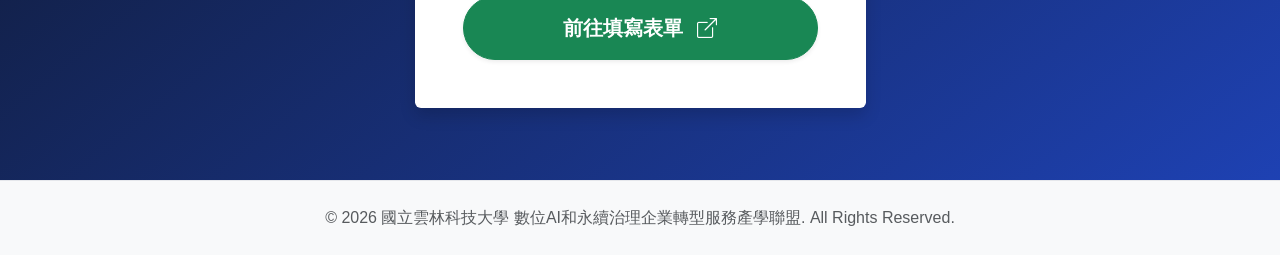
==== commit ff97db44: "feat: add events page with upcoming and past activity listings" ====
--- a/index.html
+++ b/index.html
@@ -1,12 +1,12 @@
 <!DOCTYPE html>
 <html lang="zh-TW">
 <head>
-    <link rel="stylesheet" href="style.css">
     <meta charset="UTF-8">
     <meta name="viewport" content="width=device-width, initial-scale=1.0">
     <title>數位AI和永續治理企業轉型服務產學聯盟</title>
     <link href="https://cdn.jsdelivr.net/npm/bootstrap@5.3.0/dist/css/bootstrap.min.css" rel="stylesheet">
     <link rel="stylesheet" href="https://cdn.jsdelivr.net/npm/bootstrap-icons@1.10.5/font/bootstrap-icons.css">
+    <link rel="stylesheet" href="style.css">
 </head>
 <body class="bg-light">
     <a class="skip-link visually-hidden-focusable" href="#main-content">跳到主要內容</a>
@@ -32,7 +32,7 @@
     </section>
     
 
-    <section id="services" class="py-5">
+    <section id="services" class="section-white py-5">
         <div class="container py-4">
             <div class="text-center mb-5">
                 <h2 class="fw-bold">聯盟三大核心主軸</h2>
@@ -73,7 +73,21 @@
         </div>
     </section>
 
-    <section id="membership" class="bg-white py-5">
+    <section id="latest-events" class="section-tint py-5" aria-labelledby="latest-events-title">
+        <div class="container py-4">
+            <div class="text-center mb-5">
+                <h2 class="fw-bold" id="latest-events-title">最新活動</h2>
+                <p class="text-muted">聯盟定期舉辦大師講座與推廣說明會，與企業夥伴面對面交流</p>
+            </div>
+            <div id="home-next-event" class="mb-4"></div>
+            <div id="home-events" class="row g-4"></div>
+            <div class="text-center mt-5">
+                <a href="events.html" class="btn btn-outline-success px-4 py-2 fw-bold rounded-pill">查看所有活動</a>
+            </div>
+        </div>
+    </section>
+
+    <section id="membership" class="section-white py-5">
         <div class="container py-4">
             <div class="text-center mb-5">
                 <h2 class="fw-bold">加入聯盟，共創加值經濟</h2>
@@ -134,7 +148,7 @@
         </div>
     </section>
 
-    <section id="contact" class="py-5 bg-dark text-white">
+    <section id="contact" class="section-navy py-5 text-white">
         <div class="container py-4">
             <div class="row justify-content-center">
                 <div class="col-md-8 text-center mb-4">
@@ -167,5 +181,7 @@
 
     <script src="https://cdn.jsdelivr.net/npm/bootstrap@5.3.0/dist/js/bootstrap.bundle.min.js"></script>
     <script src="load-nav.js"></script>
+    <script src="events-data.js"></script>
+    <script src="events.js"></script>
 </body>
 </html>
--- a/style.css
+++ b/style.css
@@ -235,10 +235,34 @@
    Home Sections
    ========================= */
 
+/* ---------- 區塊底色：白／淡綠灰／深藍 交替 ---------- */
+
+.section-white {
+    background-color: #ffffff;
+}
+
+.section-tint {
+    background-color: #eef4f0;
+}
+
+.section-navy {
+    background:
+        linear-gradient(135deg, rgba(15, 23, 42, 0.96), rgba(30, 64, 175, 0.9)),
+        linear-gradient(180deg, #0f172a 0%, #1d4ed8 100%);
+}
+
 #services h2,
 #membership h2,
+#latest-events h2 {
+    color: #111827;
+}
+
 #contact h2 {
-    color: #111827;
+    color: #ffffff;
+}
+
+#contact p.text-light {
+    color: rgba(255, 255, 255, 0.88) !important;
 }
 
 #services .card,
@@ -263,16 +287,131 @@
     color: #111827;
 }
 
-#contact {
-    background: linear-gradient(135deg, #111827 0%, #1f2937 100%) !important;
-}
-
 #contact .bg-white {
     border-radius: 1.4rem;
 }
 
 #contact .btn-success {
     border-radius: 999px;
+}
+
+/* ---------- 首頁：最新活動 ---------- */
+
+.home-next {
+    display: flex;
+    flex-wrap: wrap;
+    align-items: center;
+    gap: 0.5rem 1.25rem;
+    padding: 1rem 1.4rem;
+    border-radius: 1rem;
+    border-left: 5px solid #15803d;
+    background: #ffffff;
+    color: #1f2937;
+    box-shadow: 0 8px 24px rgba(15, 23, 42, 0.06);
+}
+
+.home-next:hover .home-next-title,
+.home-next:focus-visible .home-next-title {
+    text-decoration: underline;
+    text-underline-offset: 0.2em;
+}
+
+.home-next-label {
+    padding: 0.2rem 0.7rem;
+    border-radius: 999px;
+    background: #dcfce7;
+    color: #166534;
+    font-size: 0.85rem;
+    font-weight: 700;
+}
+
+.home-next-date {
+    color: #4b5563;
+    font-variant-numeric: tabular-nums;
+}
+
+.home-next-title {
+    flex: 1 1 18rem;
+    font-weight: 700;
+    color: #0f172a;
+}
+
+.home-next-days {
+    color: #15803d;
+    font-weight: 700;
+    white-space: nowrap;
+}
+
+.home-event-card {
+    display: flex;
+    flex-direction: column;
+    height: 100%;
+    border-radius: 1.2rem;
+    overflow: hidden;
+    background: #ffffff;
+    color: #1f2937;
+    box-shadow: 0 8px 24px rgba(15, 23, 42, 0.06);
+}
+
+.home-event-card:hover h3,
+.home-event-card:focus-visible h3 {
+    text-decoration: underline;
+    text-underline-offset: 0.2em;
+}
+
+.home-next:focus-visible,
+.home-event-card:focus-visible {
+    outline: 3px solid #2563eb;
+    outline-offset: 3px;
+}
+
+.home-event-img {
+    margin: 0;
+    aspect-ratio: 16 / 10;
+    background: #e5e7eb;
+    overflow: hidden;
+}
+
+.home-event-img img {
+    width: 100%;
+    height: 100%;
+    object-fit: cover;
+    display: block;
+}
+
+.home-event-img.is-portrait img {
+    object-position: center top;
+}
+
+.home-event-body {
+    display: flex;
+    flex-direction: column;
+    gap: 0.6rem;
+    padding: 1.25rem 1.3rem 1.4rem;
+}
+
+.home-event-body .past-date {
+    display: flex;
+    align-items: center;
+    justify-content: space-between;
+    gap: 0.5rem;
+    color: #4b5563;
+    font-size: 0.92rem;
+    font-variant-numeric: tabular-nums;
+}
+
+.home-event-body h3 {
+    margin: 0;
+    font-size: 1.12rem;
+    font-weight: 700;
+    line-height: 1.5;
+    color: #0f172a;
+}
+
+.home-event-place {
+    margin: 0;
+    color: #4b5563;
+    font-size: 0.95rem;
 }
 
 /* =========================
@@ -933,11 +1072,21 @@
    ========================= */
 
 .events-page {
+    --ev-navy: #0f172a;
+    --ev-blue: #1d4ed8;
+    --ev-green: #15803d;
+    --ev-green-soft: #dcfce7;
+    --ev-text: #1f2937;
+    --ev-muted: #4b5563;
+    --ev-border: #e5e7eb;
+    --ev-surface: #ffffff;
+
     background:
         radial-gradient(circle at top right, rgba(37, 99, 235, 0.08), transparent 22%),
         radial-gradient(circle at left top, rgba(22, 163, 74, 0.07), transparent 20%),
         linear-gradient(180deg, #f8fafc 0%, #f3f4f6 100%);
-    color: #1f2937;
+    color: var(--ev-text);
+    padding-bottom: 4rem;
 }
 
 .events-container {
@@ -945,8 +1094,8 @@
     margin: 0 auto;
 }
 
-.events-hero,
-.events-status-section,
+/* ---------- Hero ---------- */
+
 .events-hero {
     position: relative;
     overflow: hidden;
@@ -993,6 +1142,258 @@
     margin-bottom: 1rem;
 }
 
+/* ---------- Hero：左文字、右下一場活動 ---------- */
+
+.events-hero-grid {
+    display: grid;
+    grid-template-columns: minmax(0, 1fr) minmax(300px, 380px);
+    gap: 3rem;
+    align-items: center;
+}
+
+.next-event {
+    background: #ffffff;
+    color: #1f2937;
+    border-radius: 1.25rem;
+    padding: 1.5rem 1.6rem;
+    box-shadow: 0 24px 50px rgba(2, 6, 23, 0.35);
+}
+
+.next-event-label {
+    margin: 0 0 0.5rem;
+    font-size: 0.9rem;
+    font-weight: 700;
+    color: #15803d;
+}
+
+.next-event-date {
+    margin: 0;
+    color: #4b5563;
+    font-variant-numeric: tabular-nums;
+}
+
+.next-event .next-event-title {
+    margin: 0.35rem 0 0.25rem;
+    font-size: 1.3rem;
+    font-weight: 700;
+    line-height: 1.45;
+    color: #0f172a;
+}
+
+.next-event-speaker {
+    margin: 0;
+    color: #4b5563;
+}
+
+.next-event-empty {
+    margin: 0 0 1rem;
+    color: #4b5563;
+    line-height: 1.8;
+}
+
+/* 倒數計時：本頁唯一的強調元素 */
+.countdown {
+    display: grid;
+    grid-template-columns: repeat(3, 1fr);
+    margin: 1.25rem 0;
+    padding: 1rem 0;
+    border-top: 1px solid #e5e7eb;
+    border-bottom: 1px solid #e5e7eb;
+}
+
+.countdown-unit {
+    display: flex;
+    align-items: baseline;
+    justify-content: center;
+    gap: 0.25rem;
+}
+
+.countdown-unit + .countdown-unit {
+    border-left: 1px solid #e5e7eb;
+}
+
+.countdown-num {
+    font-size: 2.6rem;
+    font-weight: 700;
+    line-height: 1;
+    letter-spacing: -0.03em;
+    color: #15803d;
+    font-variant-numeric: tabular-nums;
+}
+
+.countdown-label {
+    font-size: 0.95rem;
+    color: #4b5563;
+}
+
+.countdown-live {
+    margin: 1.25rem 0;
+    padding: 0.85rem;
+    border-radius: 0.75rem;
+    background: #dcfce7;
+    color: #166534;
+    font-weight: 700;
+    text-align: center;
+}
+
+.next-event-link {
+    display: inline-flex;
+    align-items: center;
+    min-height: 44px;
+    color: #1d4ed8;
+    font-weight: 700;
+    text-decoration: underline;
+    text-underline-offset: 0.25em;
+}
+
+.next-event-link:hover {
+    color: #1e3a8a;
+}
+
+/* ---------- Hero：活動時間軸 ---------- */
+
+.events-timeline {
+    margin-top: 3rem;
+}
+
+.tl-scroll {
+    overflow-x: auto;
+    scrollbar-width: thin;
+    padding-bottom: 0.25rem;
+}
+
+.tl-list {
+    --tl-dot: 18px;
+    position: relative;
+    display: grid;
+    grid-template-columns: repeat(var(--tl-count), minmax(120px, 1fr));
+    margin: 0;
+    padding: 0;
+    list-style: none;
+}
+
+/* 底線與進度線：從第一個節點中心畫到最後一個節點中心 */
+.tl-list::before,
+.tl-list::after {
+    content: "";
+    position: absolute;
+    top: calc(0.75rem + var(--tl-dot) / 2 - 1.5px);
+    left: calc(100% / var(--tl-count) / 2);
+    height: 3px;
+    border-radius: 3px;
+}
+
+.tl-list::before {
+    right: calc(100% / var(--tl-count) / 2);
+    background: rgba(255, 255, 255, 0.22);
+}
+
+.tl-list::after {
+    width: calc((100% - 100% / var(--tl-count)) * var(--tl-progress));
+    background: #86efac;
+}
+
+.tl-item {
+    position: relative;
+    z-index: 1;
+}
+
+.tl-node {
+    display: flex;
+    flex-direction: column;
+    align-items: center;
+    gap: 0.35rem;
+    width: 100%;
+    min-height: 44px;
+    padding: 0.75rem 0.5rem;
+    border: 0;
+    border-radius: 0.75rem;
+    background: none;
+    color: #ffffff;
+    text-align: center;
+}
+
+.tl-node:hover .tl-name {
+    text-decoration: underline;
+    text-underline-offset: 0.2em;
+}
+
+.events-hero .tl-node:focus-visible {
+    outline: 3px solid #ffffff;
+    outline-offset: 2px;
+}
+
+.tl-dot {
+    position: relative;
+    width: var(--tl-dot);
+    height: var(--tl-dot);
+    border-radius: 50%;
+    border: 3px solid rgba(255, 255, 255, 0.6);
+    background: #1e3a8a;
+}
+
+.tl-item.is-past .tl-dot {
+    border-color: #86efac;
+    background: #86efac;
+}
+
+.tl-item.is-next .tl-dot {
+    border-color: #86efac;
+    background: #ffffff;
+}
+
+/* 下一場活動節點的呼吸光圈 */
+.tl-item.is-next .tl-dot::after {
+    content: "";
+    position: absolute;
+    inset: -8px;
+    border-radius: 50%;
+    border: 2px solid #86efac;
+    animation: tl-pulse 2.4s ease-out infinite;
+}
+
+@keyframes tl-pulse {
+    0% { transform: scale(0.6); opacity: 0.9; }
+    100% { transform: scale(1.5); opacity: 0; }
+}
+
+.tl-date {
+    margin-top: 0.25rem;
+    font-weight: 700;
+    font-variant-numeric: tabular-nums;
+}
+
+.tl-name {
+    font-size: 0.9rem;
+    line-height: 1.5;
+    color: rgba(255, 255, 255, 0.82);
+}
+
+.tl-item.is-next .tl-name {
+    color: #ffffff;
+    font-weight: 700;
+}
+
+.tl-tag {
+    padding: 0.1rem 0.6rem;
+    border-radius: 999px;
+    background: #86efac;
+    color: #14532d;
+    font-size: 0.8rem;
+    font-weight: 700;
+}
+
+/* 直式封面（海報）對齊上緣，保留標題區 */
+.past-cover.is-portrait img {
+    object-position: center top;
+}
+
+/* 錨點跳轉時避開固定的導覽列 */
+.events-page [id^="event-"],
+.events-page #past-title {
+    scroll-margin-top: 110px;
+}
+
 .section-desc {
     max-width: 48rem;
     font-size: 1.08rem;
@@ -1001,13 +1402,406 @@
     margin-bottom: 0;
 }
 
+/* ---------- Section headings ---------- */
+
+.events-section {
+    padding-top: 3.5rem;
+}
+
+.events-section-head {
+    display: flex;
+    align-items: baseline;
+    justify-content: space-between;
+    gap: 1rem;
+    margin-bottom: 1.5rem;
+    padding-bottom: 0.75rem;
+    border-bottom: 2px solid var(--ev-border);
+}
+
+.events-section-head h2 {
+    margin: 0;
+    font-size: 1.6rem;
+    font-weight: 700;
+    color: var(--ev-navy);
+}
+
+.events-section-head p {
+    margin: 0;
+    color: var(--ev-muted);
+    font-size: 0.95rem;
+}
+
+.events-empty {
+    padding: 2rem;
+    border: 1px dashed #cbd5e1;
+    border-radius: 1rem;
+    color: var(--ev-muted);
+    text-align: center;
+    background: var(--ev-surface);
+}
+
+/* ---------- Shared: type badge & meta list（首頁也會用到 .event-type） ---------- */
+
+.event-type {
+    display: inline-block;
+    padding: 0.2rem 0.7rem;
+    border-radius: 999px;
+    font-size: 0.85rem;
+    font-weight: 700;
+    line-height: 1.6;
+}
+
+.event-type.is-lecture {
+    background: #dbeafe;
+    color: #1e40af;
+}
+
+.event-type.is-briefing {
+    background: #dcfce7;
+    color: #166534;
+}
+
+.event-meta {
+    display: grid;
+    gap: 0.45rem;
+    margin: 0;
+    padding: 0;
+    list-style: none;
+    color: var(--ev-muted);
+}
+
+.event-meta li {
+    display: flex;
+    gap: 0.6rem;
+    align-items: flex-start;
+    line-height: 1.6;
+}
+
+.event-meta .bi {
+    color: var(--ev-blue);
+    margin-top: 0.15rem;
+    flex-shrink: 0;
+}
+
+/* ---------- Upcoming (featured) ---------- */
+
+.upcoming-card {
+    display: grid;
+    grid-template-columns: minmax(0, 5fr) minmax(0, 7fr);
+    background: var(--ev-surface);
+    border: 1px solid var(--ev-border);
+    border-radius: 1.5rem;
+    overflow: hidden;
+    box-shadow: 0 18px 40px rgba(15, 23, 42, 0.08);
+}
+
+.upcoming-poster {
+    margin: 0;
+    background: var(--ev-navy);
+    display: flex;
+    align-items: center;
+    justify-content: center;
+}
+
+/* 海報完整顯示不裁切，多餘空間以深藍底補滿 */
+.upcoming-poster img {
+    width: 100%;
+    height: 100%;
+    max-height: 760px;
+    aspect-ratio: 1 / 1.414;
+    object-fit: contain;
+    display: block;
+}
+
+.upcoming-body {
+    padding: 2.25rem;
+    display: flex;
+    flex-direction: column;
+    gap: 1.25rem;
+}
+
+.upcoming-top {
+    display: flex;
+    flex-wrap: wrap;
+    align-items: center;
+    justify-content: space-between;
+    gap: 0.75rem;
+}
+
+.upcoming-countdown {
+    display: inline-flex;
+    align-items: baseline;
+    gap: 0.35rem;
+    color: var(--ev-green);
+    font-weight: 700;
+}
+
+
+
+.upcoming-series {
+    margin: 0;
+    color: var(--ev-muted);
+    font-weight: 500;
+}
+
+.upcoming-body h3 {
+    margin: 0.25rem 0 0;
+    font-size: clamp(1.5rem, 2.6vw, 2rem);
+    font-weight: 700;
+    line-height: 1.35;
+    color: var(--ev-navy);
+}
+
+.upcoming-speaker {
+    margin: 0;
+    font-size: 1.1rem;
+    color: var(--ev-text);
+}
+
+.upcoming-desc {
+    margin: 0;
+    color: var(--ev-muted);
+    line-height: 1.9;
+    max-width: 38rem;
+}
+
+.agenda {
+    margin: 0;
+    padding: 0;
+    list-style: none;
+    border-left: 3px solid var(--ev-green-soft);
+}
+
+.agenda li {
+    display: grid;
+    grid-template-columns: 7.5rem 1fr;
+    gap: 0.75rem;
+    padding: 0.35rem 0 0.35rem 1rem;
+}
+
+.agenda time {
+    font-variant-numeric: tabular-nums;
+    color: var(--ev-green);
+    font-weight: 700;
+}
+
+.upcoming-actions {
+    display: flex;
+    flex-wrap: wrap;
+    align-items: center;
+    gap: 0.75rem 1rem;
+    margin-top: auto;
+}
+
+.upcoming-actions .note {
+    margin: 0;
+    font-size: 0.92rem;
+    color: var(--ev-muted);
+}
+
+/* ---------- Buttons ---------- */
+
+.events-status-actions {
+    margin-top: 1.25rem;
+}
+
+.events-cta-btn {
+    display: inline-flex;
+    align-items: center;
+    justify-content: center;
+    gap: 0.5rem;
+    min-height: 44px;
+    padding: 0.85rem 1.4rem;
+    border: 0;
+    border-radius: 999px;
+    background: linear-gradient(135deg, #15803d 0%, #16a34a 100%);
+    color: #ffffff;
+    font-weight: 700;
+    transition: transform 0.2s ease, box-shadow 0.2s ease;
+}
+
+.events-cta-btn:hover,
+.events-cta-btn:focus-visible {
+    color: #ffffff;
+    transform: translateY(-2px);
+    box-shadow: 0 10px 24px rgba(22, 163, 74, 0.22);
+}
+
+.events-cta-btn:disabled,
+.events-cta-btn[aria-disabled="true"] {
+    background: #e5e7eb;
+    color: #4b5563;
+    cursor: not-allowed;
+    transform: none;
+    box-shadow: none;
+}
+
+.events-page a:focus-visible,
+.events-page button:focus-visible {
+    outline: 3px solid #2563eb;
+    outline-offset: 3px;
+}
+
+/* ---------- Past events grid ---------- */
+
+.past-grid {
+    display: grid;
+    grid-template-columns: repeat(3, minmax(0, 1fr));
+    gap: 1.5rem;
+}
+
+.past-card {
+    display: flex;
+    flex-direction: column;
+    background: var(--ev-surface);
+    border: 1px solid var(--ev-border);
+    border-radius: 1rem;
+    overflow: hidden;
+}
+
+.past-cover {
+    margin: 0;
+    aspect-ratio: 16 / 10;
+    background: #e5e7eb;
+    overflow: hidden;
+}
+
+.past-cover img {
+    width: 100%;
+    height: 100%;
+    object-fit: cover;
+    display: block;
+}
+
+.past-body {
+    display: flex;
+    flex-direction: column;
+    gap: 0.75rem;
+    padding: 1.25rem 1.25rem 1.5rem;
+    flex: 1;
+}
+
+.past-date {
+    display: flex;
+    align-items: center;
+    justify-content: space-between;
+    gap: 0.5rem;
+    color: var(--ev-muted);
+    font-size: 0.92rem;
+    font-variant-numeric: tabular-nums;
+}
+
+.past-body h3 {
+    margin: 0;
+    font-size: 1.15rem;
+    font-weight: 700;
+    line-height: 1.5;
+    color: var(--ev-navy);
+}
+
+.past-excerpt {
+    margin: 0;
+    color: var(--ev-muted);
+    line-height: 1.8;
+    display: -webkit-box;
+    -webkit-line-clamp: 3;
+    -webkit-box-orient: vertical;
+    overflow: hidden;
+    line-clamp: 3;
+}
+
+.past-more {
+    align-self: flex-start;
+    margin-top: auto;
+    min-height: 44px;
+    padding: 0.5rem 0;
+    border: 0;
+    background: none;
+    color: var(--ev-blue);
+    font-weight: 700;
+    text-decoration: underline;
+    text-underline-offset: 0.25em;
+}
+
+.past-more:hover {
+    color: #1e3a8a;
+}
+
+/* ---------- Modal ---------- */
+
+.event-modal .modal-content {
+    border: 0;
+    border-radius: 1.25rem;
+    overflow: hidden;
+}
+
+.event-modal .modal-header {
+    align-items: flex-start;
+    gap: 1rem;
+}
+
+.event-modal .modal-title {
+    font-weight: 700;
+    color: var(--ev-navy);
+    line-height: 1.4;
+}
+
+.event-modal .carousel {
+    background: var(--ev-navy);
+    border-radius: 0.75rem;
+    overflow: hidden;
+    margin-bottom: 1.5rem;
+}
+
+.event-modal .carousel-item img {
+    width: 100%;
+    aspect-ratio: 3 / 2;
+    object-fit: contain;
+    display: block;
+}
+
+.event-modal .carousel-control-prev,
+.event-modal .carousel-control-next {
+    width: 3.5rem;
+}
+
+.event-modal .photo-count {
+    margin: -1rem 0 1.5rem;
+    font-size: 0.9rem;
+    color: var(--ev-muted);
+    text-align: right;
+}
+
+.event-modal .modal-summary {
+    line-height: 1.95;
+    color: var(--ev-text);
+}
+
+.event-modal h3 {
+    font-size: 1.05rem;
+    font-weight: 700;
+    color: var(--ev-navy);
+    margin: 1.5rem 0 0.75rem;
+}
+
+.event-links {
+    margin: 0;
+    padding-left: 1.2rem;
+}
+
+.event-links li + li {
+    margin-top: 0.4rem;
+}
+
+/* ---------- Status card (join CTA) ---------- */
+
 .events-status-section {
-    padding-top: 2.25rem;
+    padding-top: 3.5rem;
 }
 
 .events-status-card {
     background: linear-gradient(135deg, #ffffff 0%, #f8fafc 100%);
-    border: 1px solid #e5e7eb;
+    border: 1px solid var(--ev-border);
     border-radius: 1.5rem;
     padding: 1.8rem;
     box-shadow: 0 14px 34px rgba(15, 23, 42, 0.06);
@@ -1031,46 +1825,20 @@
 .events-status-card p {
     margin: 0;
     line-height: 1.9;
-    color: #4b5563;
-}
-
-.status-badge,
+    color: var(--ev-muted);
+}
+
 .status-badge {
+    display: inline-block;
     padding: 0.5rem 0.9rem;
-}
-
-.status-badge.ended,
-.events-heading-left {
-    max-width: none;
-    margin-left: 0;
-    margin-right: 0;
-    margin-bottom: 1.75rem;
-}
-
-.summary-card:hover {
-    transform: translateY(-4px);
-    box-shadow: 0 16px 34px rgba(15, 23, 42, 0.08);
-}
-
-.year-header h3::before {
-    content: "";
-    width: 0.4rem;
-    height: 1.5rem;
     border-radius: 999px;
-    background: linear-gradient(180deg, #2563eb 0%, #16a34a 100%);
-}
-
-.site-footer {
-    background: #ffffff;
-    border-top: 1px solid #e5e7eb;
-    padding: 1.25rem 0;
-}
-
-.site-footer p {
-    margin: 0;
-    color: #4b5563;
-    text-align: center;
-    line-height: 1.7;
+    font-size: 0.9rem;
+    font-weight: 700;
+}
+
+.status-badge.info {
+    background: #dbeafe;
+    color: #1e40af;
 }
 
 /* =========================
@@ -1078,37 +1846,59 @@
    ========================= */
 
 @media (max-width: 991.98px) {
-    .events-hero,
-
-    .events-status-section {
-        padding-top: 2rem;
-        padding-bottom: 4rem;
-    }
-
     .events-hero {
-        padding: 4.75rem 0 4.5rem;
+        padding: 4.75rem 0 3.5rem;
+    }
+
+    .events-hero-grid {
+        grid-template-columns: 1fr;
+        gap: 2rem;
+    }
+
+    .next-event {
+        max-width: 480px;
+    }
+
+    .upcoming-card {
+        grid-template-columns: 1fr;
+    }
+
+    .upcoming-poster img {
+        max-height: 560px;
+    }
+
+    .past-grid {
+        grid-template-columns: repeat(2, minmax(0, 1fr));
     }
 
     .events-status-head {
         flex-direction: column;
         align-items: flex-start;
     }
-
-    .summary-grid,
-        @media (max-width: 767.98px) {
+}
+
+@media (max-width: 767.98px) {
     .events-container {
         width: min(1120px, calc(100% - 24px));
     }
 
-    .events-hero,
-
-    .events-status-section {
-        padding-top: 1.5rem;
-        padding-bottom: 3.25rem;
-    }
-
     .events-hero {
-        padding: 4rem 0 3.75rem;
+        padding: 3.5rem 0 2.75rem;
+    }
+
+    .events-timeline {
+        margin-top: 2rem;
+    }
+
+    /* 清單寬度跟著節點撐開，底線才會延伸到可捲動的範圍 */
+    .tl-list {
+        grid-template-columns: repeat(var(--tl-count), 112px);
+        width: max-content;
+        min-width: 100%;
+    }
+
+    .countdown-num {
+        font-size: 2.2rem;
     }
 
     .events-hero h1 {
@@ -1120,13 +1910,30 @@
         line-height: 1.85;
     }
 
-    .events-status-card,
-    .summary-card,
-        .events-status-card {
+    .events-section,
+    .events-status-section {
+        padding-top: 2.5rem;
+    }
+
+    .events-section-head {
+        flex-direction: column;
+        gap: 0.25rem;
+    }
+
+    .upcoming-body {
+        padding: 1.5rem;
+    }
+
+    .past-grid {
+        grid-template-columns: 1fr;
+    }
+
+    .events-status-card {
         padding: 1.25rem;
     }
-
-                        @media (max-width: 575.98px) {
+}
+
+@media (max-width: 575.98px) {
     .events-hero h1 {
         font-size: 1.8rem;
     }
@@ -1135,29 +1942,25 @@
         font-size: 1.3rem;
     }
 
-    .status-badge,
-    .year-count,
-        .events-status-actions {
-    margin-top: 1.25rem;
-}
-
-.events-cta-btn {
-    display: inline-flex;
-    align-items: center;
-    justify-content: center;
-    padding: 0.85rem 1.4rem;
-    border-radius: 999px;
-    background: linear-gradient(135deg, #15803d 0%, #16a34a 100%);
-    color: #ffffff;
-    font-weight: 700;
-    transition: transform 0.2s ease, box-shadow 0.2s ease;
-}
-
-.events-cta-btn:hover,
-.events-cta-btn:focus {
-    color: #ffffff;
-    transform: translateY(-2px);
-    box-shadow: 0 10px 24px rgba(22, 163, 74, 0.22);
+    .agenda li {
+        grid-template-columns: 1fr;
+        gap: 0;
+    }
+}
+
+@media (prefers-reduced-motion: reduce) {
+    .tl-item.is-next .tl-dot::after {
+        animation: none;
+        transform: scale(1.2);
+        opacity: 0.6;
+    }
+
+    .events-cta-btn,
+    .events-cta-btn:hover,
+    .events-cta-btn:focus-visible {
+        transition: none;
+        transform: none;
+    }
 }
 
 /* =========================
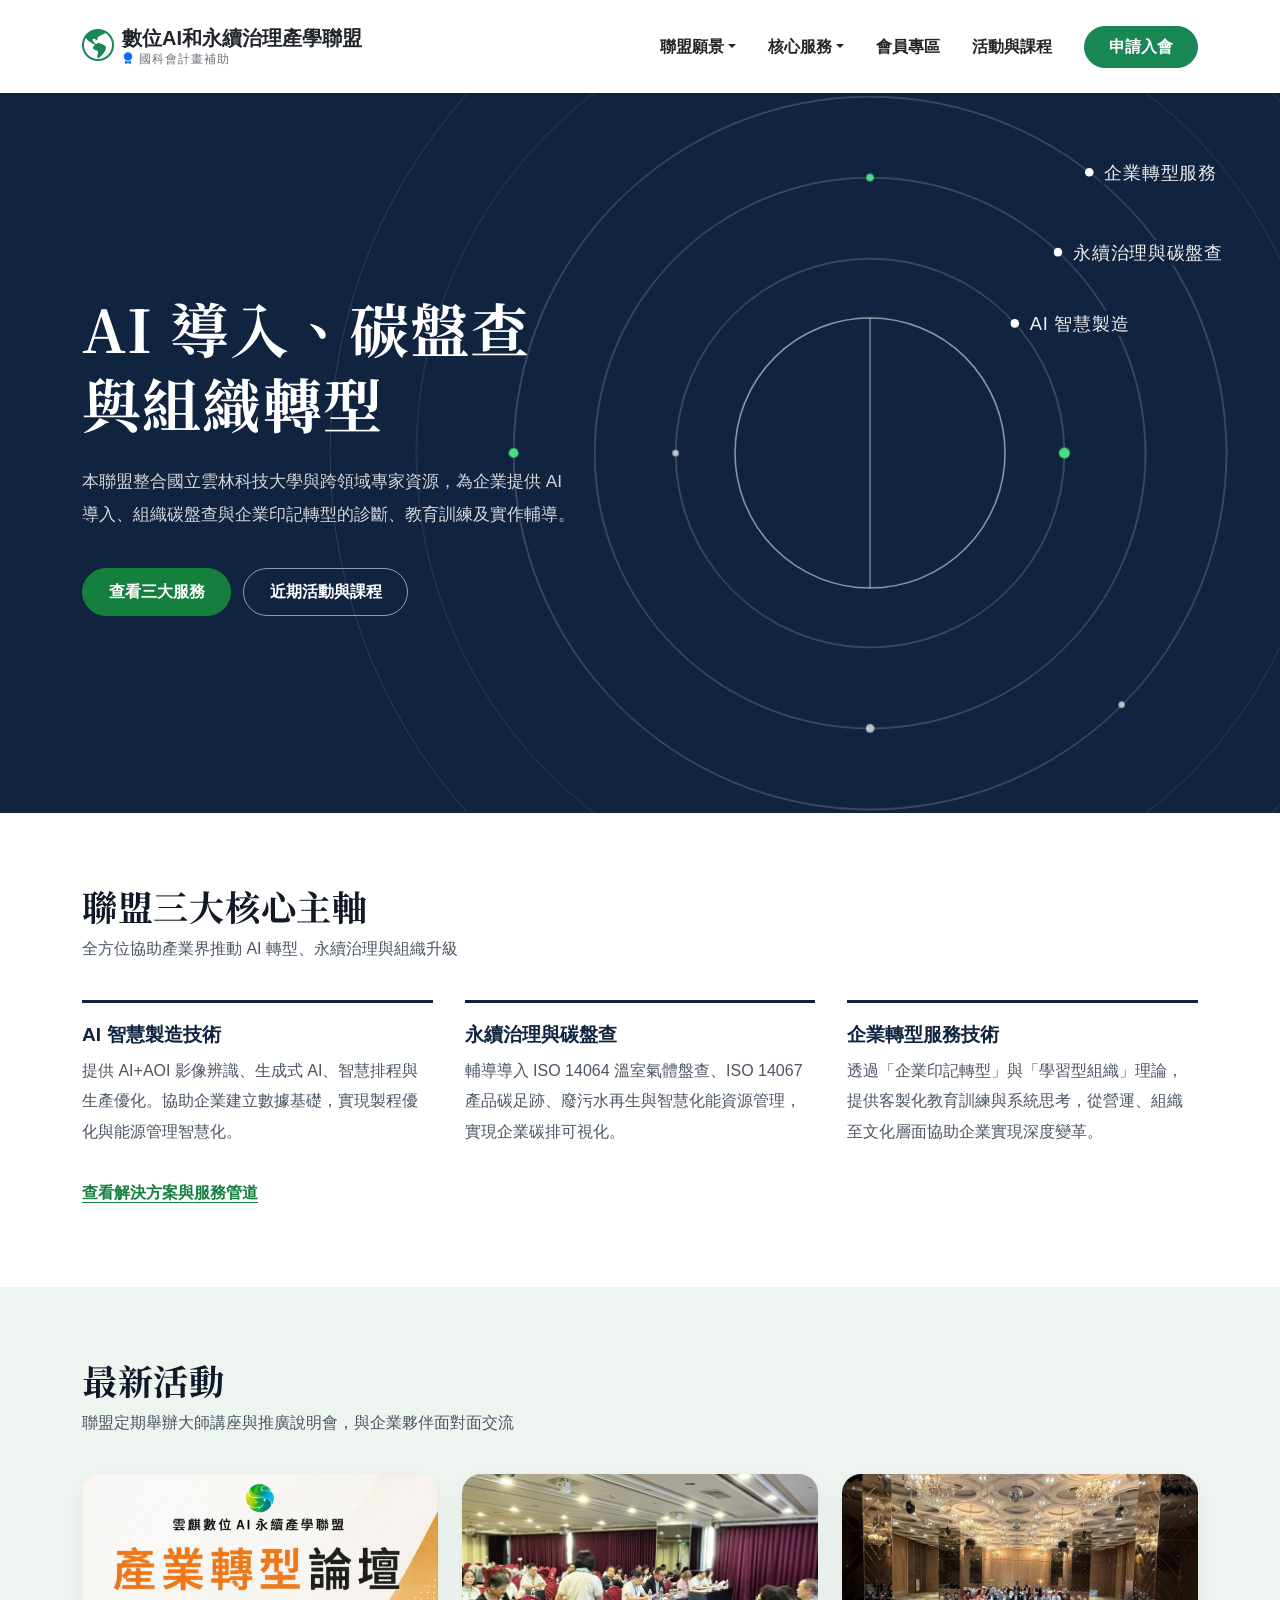
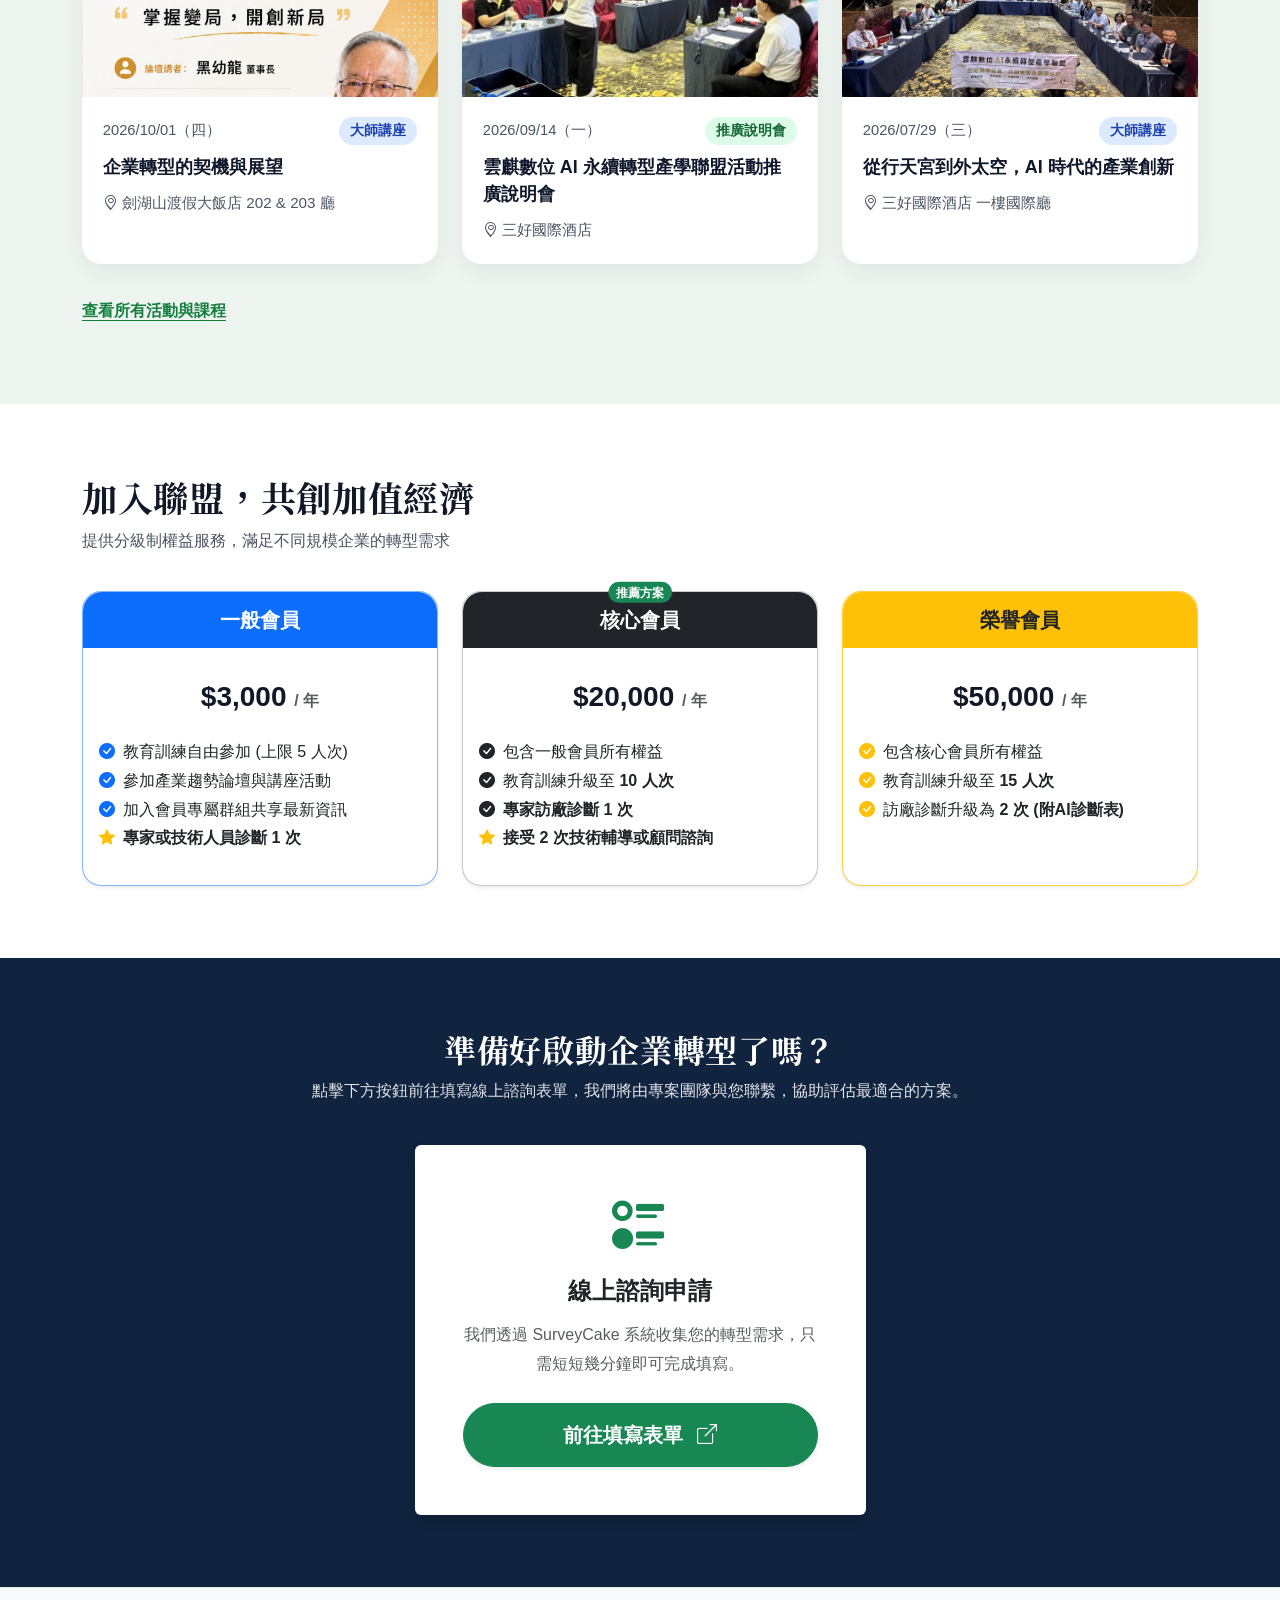
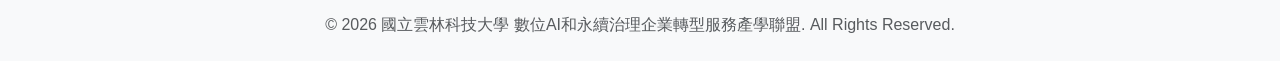
==== commit 55b4ee5e: "更新全站視覺與響應式版面，優化活動、課程及媒體報導功能，並壓縮圖片提升載入速度。" ====
--- a/index.html
+++ b/index.html
@@ -6,6 +6,9 @@
     <title>數位AI和永續治理企業轉型服務產學聯盟</title>
     <link href="https://cdn.jsdelivr.net/npm/bootstrap@5.3.0/dist/css/bootstrap.min.css" rel="stylesheet">
     <link rel="stylesheet" href="https://cdn.jsdelivr.net/npm/bootstrap-icons@1.10.5/font/bootstrap-icons.css">
+    <link rel="preconnect" href="https://fonts.googleapis.com">
+    <link rel="preconnect" href="https://fonts.gstatic.com" crossorigin>
+    <link rel="stylesheet" href="https://fonts.googleapis.com/css2?family=Noto+Serif+TC:wght@600;700&display=swap">
     <link rel="stylesheet" href="style.css">
 </head>
 <body class="bg-light">
@@ -16,82 +19,96 @@
 
     <main id="main-content" tabindex="-1">
 
-    <section class="hero-section text-center">
-        <div class="container">
-            <span class="badge bg-success px-3 py-2 mb-3 rounded-pill fs-6 shadow-sm border border-light">2026 AI 轉型 x 永續治理</span>
-            
-            <h1 class="display-4 fw-bold mb-4">引領企業邁向數位 AI 與永續治理雙軸轉型</h1>
-            <p class="lead mb-5 mx-auto text-light" style="max-width: 800px; line-height: 1.8;">
-                面對破壞性變革的衝擊，我們整合國立雲林科技大學與跨領域專家資源，提供 AI 導入、組織碳盤查與企業印記轉型之一站式服務，協助企業推動 AI 轉型與永續升級。
-            </p>
-            
-            <a href="#services" class="btn btn-outline-light btn-lg px-5 py-3 rounded-pill fw-bold tracking-wide">
-                探索解決方案 <i class="bi bi-arrow-right ms-2" aria-hidden="true"></i>
-            </a>
-        </div>
-    </section>
-    
+    <section class="hero-orbit" aria-labelledby="hero-title">
+        <!-- 同心圓：聯盟在中心，三大服務由內向外擴散 -->
+        <svg class="hero-orbit-svg" viewBox="-500 -500 1000 1000" role="img"
+             aria-label="圓心左半是 AI 晶片、右半是地球，代表數位 AI 與永續兩個主軸；由內向外依序為 AI 智慧製造、永續治理與碳盤查、企業轉型服務">
+            <defs>
+                <clipPath id="core-left"><path d="M0,-125 A125,125 0 0,0 0,125 Z"></path></clipPath>
+                <clipPath id="core-right"><path d="M0,-125 A125,125 0 0,1 0,125 Z"></path></clipPath>
+            </defs>
+
+            <circle class="ripple" r="125"></circle>
+
+            <circle class="ring ring-faint ring-5" r="500"></circle>
+            <circle class="ring ring-faint ring-4" r="420"></circle>
+            <circle class="ring ring-3" r="330"></circle>
+            <circle class="ring ring-2" r="255"></circle>
+            <circle class="ring ring-1" r="180"></circle>
+
+            <g class="orbit orbit-1"><circle class="orbit-dot is-green" cx="180" cy="0" r="5"></circle><circle class="orbit-dot" cx="-180" cy="0" r="3"></circle></g>
+            <g class="orbit orbit-2"><circle class="orbit-dot" cx="0" cy="255" r="4"></circle><circle class="orbit-dot is-green" cx="0" cy="-255" r="3.5"></circle></g>
+            <g class="orbit orbit-3"><circle class="orbit-dot is-green" cx="-330" cy="0" r="4.5"></circle><circle class="orbit-dot" cx="233" cy="233" r="3"></circle></g>
+            <g class="orbit orbit-4"><circle class="orbit-dot" cx="0" cy="420" r="3"></circle></g>
+
+            <g class="ring-label label-1"><circle cx="134" cy="-120" r="4"></circle><text x="148" y="-114">AI 智慧製造</text></g>
+            <g class="ring-label label-2"><circle cx="174" cy="-186" r="4"></circle><text x="188" y="-180">永續治理與碳盤查</text></g>
+            <g class="ring-label label-3"><circle cx="203" cy="-260" r="4"></circle><text x="217" y="-254">企業轉型服務</text></g>
+
+            <!-- 圓心：左半取 banner.png 的 AI 晶片，右半取地球 -->
+            <g class="core">
+                <image href="images/banner.png" x="-310.1" y="-203.7" width="977.8" height="414.8" clip-path="url(#core-left)" preserveAspectRatio="none"></image>
+                <image href="images/banner.png" x="-782.1" y="-215.7" width="977.8" height="414.8" clip-path="url(#core-right)" preserveAspectRatio="none"></image>
+                <line class="core-divider" x1="0" y1="-125" x2="0" y2="125"></line>
+                <circle class="core-edge" r="125"></circle>
+            </g>
+        </svg>
+
+        <div class="container hero-orbit-inner">
+            <div class="hero-copy">
+                <h1 id="hero-title">AI 導入、碳盤查<br>與組織轉型</h1>
+                <p class="hero-lead">
+                    本聯盟整合國立雲林科技大學與跨領域專家資源，為企業提供 AI 導入、組織碳盤查與企業印記轉型的診斷、教育訓練及實作輔導。
+                </p>
+                <div class="hero-actions">
+                    <a href="#services" class="btn hero-btn-primary">查看三大服務</a>
+                    <a href="events.html" class="btn hero-btn-secondary">近期活動與課程</a>
+                </div>
+            </div>
+        </div>
+    </section>
 
     <section id="services" class="section-white py-5">
         <div class="container py-4">
-            <div class="text-center mb-5">
-                <h2 class="fw-bold">聯盟三大核心主軸</h2>
-                <p class="text-muted">全方位協助產業界推動 AI 轉型、永續治理與組織升級</p>
-            </div>
-            <div class="row g-4">
-                <div class="col-md-4">
-                    <div class="card h-100 border-0 shadow-sm card-hover p-3 text-center">
-                        <div class="card-body">
-                            <i class="bi bi-cpu display-4 text-primary mb-3 d-block" aria-hidden="true"></i>
-                            <h4 class="fw-bold">AI 智慧製造技術</h4>
-                            <p class="text-muted text-start mt-3">提供 AI+AOI 影像辨識、生成式 AI、智慧排程與生產優化。協助企業建立數據基礎，實現製程優化與能源管理智慧化。</p>
-                        </div>
-                    </div>
-                </div>
-                <div class="col-md-4">
-                    <div class="card h-100 border-0 shadow-sm card-hover p-3 text-center">
-                        <div class="card-body">
-                            <i class="bi bi-tree display-4 text-success mb-3 d-block" aria-hidden="true"></i>
-                            <h4 class="fw-bold">永續治理與碳盤查</h4>
-                            <p class="text-muted text-start mt-3">輔導導入 ISO 14064 溫室氣體盤查、ISO 14067 產品碳足跡、廢污水再生與智慧化能資源管理，實現企業碳排可視化。</p>
-                        </div>
-                    </div>
-                </div>
-                <div class="col-md-4">
-                    <div class="card h-100 border-0 shadow-sm card-hover p-3 text-center">
-                        <div class="card-body">
-                            <i class="bi bi-people display-4 text-warning mb-3 d-block" aria-hidden="true"></i>
-                            <h4 class="fw-bold">企業轉型服務技術</h4>
-                            <p class="text-muted text-start mt-3">透過「企業印記轉型」與「學習型組織」理論，提供客製化教育訓練與系統思考，從營運、組織至文化層面協助企業實現深度變革。</p>
-                        </div>
-                    </div>
-                </div>
-            </div>
-            <div class="text-center mt-4">
-                <a href="solutions.html" class="btn btn-outline-success px-4 py-2 fw-bold rounded-pill">查看解決方案與服務管道</a>
-            </div>
+            <div class="home-head">
+                <h2>聯盟三大核心主軸</h2>
+                <p>全方位協助產業界推動 AI 轉型、永續治理與組織升級</p>
+            </div>
+            <ul class="pillars">
+                <li class="pillar">
+                    <h3>AI 智慧製造技術</h3>
+                    <p>提供 AI+AOI 影像辨識、生成式 AI、智慧排程與生產優化。協助企業建立數據基礎，實現製程優化與能源管理智慧化。</p>
+                </li>
+                <li class="pillar">
+                    <h3>永續治理與碳盤查</h3>
+                    <p>輔導導入 ISO 14064 溫室氣體盤查、ISO 14067 產品碳足跡、廢污水再生與智慧化能資源管理，實現企業碳排可視化。</p>
+                </li>
+                <li class="pillar">
+                    <h3>企業轉型服務技術</h3>
+                    <p>透過「企業印記轉型」與「學習型組織」理論，提供客製化教育訓練與系統思考，從營運、組織至文化層面協助企業實現深度變革。</p>
+                </li>
+            </ul>
+            <p class="mt-4 mb-0"><a class="home-more" href="solutions.html">查看解決方案與服務管道</a></p>
         </div>
     </section>
 
     <section id="latest-events" class="section-tint py-5" aria-labelledby="latest-events-title">
         <div class="container py-4">
-            <div class="text-center mb-5">
-                <h2 class="fw-bold" id="latest-events-title">最新活動</h2>
-                <p class="text-muted">聯盟定期舉辦大師講座與推廣說明會，與企業夥伴面對面交流</p>
+            <div class="home-head">
+                <h2 id="latest-events-title">最新活動</h2>
+                <p>聯盟定期舉辦大師講座與推廣說明會，與企業夥伴面對面交流</p>
             </div>
             <div id="home-next-event" class="mb-4"></div>
             <div id="home-events" class="row g-4"></div>
-            <div class="text-center mt-5">
-                <a href="events.html" class="btn btn-outline-success px-4 py-2 fw-bold rounded-pill">查看所有活動</a>
-            </div>
+            <p class="mt-4 mb-0"><a class="home-more" href="events.html">查看所有活動與課程</a></p>
         </div>
     </section>
 
     <section id="membership" class="section-white py-5">
         <div class="container py-4">
-            <div class="text-center mb-5">
-                <h2 class="fw-bold">加入聯盟，共創加值經濟</h2>
-                <p class="text-muted">提供分級制權益服務，滿足不同規模企業的轉型需求</p>
+            <div class="home-head">
+                <h2>加入聯盟，共創加值經濟</h2>
+                <p>提供分級制權益服務，滿足不同規模企業的轉型需求</p>
             </div>
             <div class="row g-4 justify-content-center">
                 <div class="col-lg-4 col-md-6">
@@ -113,7 +130,7 @@
                 
                 <div class="col-lg-4 col-md-6">
                     <div class="card h-100 border-dark border-opacity-25 shadow-sm card-hover position-relative">
-                        <span class="position-absolute top-0 start-50 translate-middle badge rounded-pill bg-danger">熱門選擇</span>
+                        <span class="position-absolute top-0 start-50 translate-middle badge rounded-pill bg-success">推薦方案</span>
                         <div class="card-header bg-dark text-white text-center py-3">
                             <h5 class="mb-0 fw-bold">核心會員</h5>
                         </div>
--- a/style.css
+++ b/style.css
@@ -11,6 +11,14 @@
     color: #1f2937;
     background-color: #f8f9fa;
     line-height: 1.6;
+}
+
+/* 標題用宋體（思源宋體），和內文黑體區分；卡片內的小標維持黑體 */
+h1,
+h2 {
+    font-family: "Noto Serif TC", "Noto Serif CJK TC", "Source Han Serif TC", "PMingLiU", serif;
+    font-weight: 700;
+    letter-spacing: 0.02em;
 }
 
 img {
@@ -172,64 +180,248 @@
 }
 
 /* =========================
-   Home Hero Banner
+   Home Hero：同心圓主視覺
    ========================= */
 
-.hero-section {
-    background:
-        linear-gradient(rgba(6, 15, 30, 0.52), rgba(6, 15, 30, 0.56)),
-        url("images/banner.png") center center / cover no-repeat;
-    min-height: 78vh;
+.hero-orbit {
+    position: relative;
+    overflow: hidden;
     display: flex;
     align-items: center;
-    justify-content: center;
-    text-align: center;
-    padding: 7rem 1rem 6rem;
+    min-height: clamp(560px, 80vh, 780px);
+    padding: 5rem 0;
+    background: #10233f;
     color: #ffffff;
 }
 
-.hero-section .container {
-    max-width: 1100px;
-}
-
-.hero-section .badge {
-    font-weight: 700;
+.hero-orbit-inner {
+    position: relative;
+    z-index: 1;
+}
+
+.hero-copy {
+    max-width: 31rem;
+}
+
+.hero-copy h1 {
+    margin: 0 0 1.5rem;
+    font-size: clamp(2.3rem, 4.6vw, 3.7rem);
+    font-weight: 700;
+    line-height: 1.28;
     letter-spacing: 0.02em;
-}
-
-.hero-section h1 {
     color: #ffffff;
-    line-height: 1.2;
-    letter-spacing: -0.02em;
-    text-shadow: 0 8px 24px rgba(0, 0, 0, 0.35);
-}
-
-.hero-section .lead {
-    color: rgba(255, 255, 255, 0.92) !important;
-    text-shadow: 0 4px 16px rgba(0, 0, 0, 0.28);
-}
-
-.hero-section .btn-outline-light {
-    border-width: 2px;
-    box-shadow: 0 8px 24px rgba(0, 0, 0, 0.18);
-}
-
-.hero-section .btn-outline-light:hover {
-    transform: translateY(-2px);
-}
+}
+
+.hero-lead {
+    margin: 0 0 2.25rem;
+    font-size: 1.08rem;
+    line-height: 1.95;
+    color: rgba(255, 255, 255, 0.82);
+}
+
+.hero-actions {
+    display: flex;
+    flex-wrap: wrap;
+    gap: 0.75rem;
+}
+
+.hero-btn-primary,
+.hero-btn-secondary {
+    min-height: 48px;
+    padding: 0.7rem 1.6rem;
+    border-radius: 999px;
+    font-weight: 700;
+}
+
+.hero-btn-primary {
+    background: #15803d;
+    border: 1px solid #15803d;
+    color: #ffffff;
+}
+
+.hero-btn-primary:hover,
+.hero-btn-primary:focus-visible {
+    background: #166534;
+    border-color: #166534;
+    color: #ffffff;
+}
+
+.hero-btn-secondary {
+    border: 1px solid rgba(255, 255, 255, 0.55);
+    color: #ffffff;
+}
+
+.hero-btn-secondary:hover,
+.hero-btn-secondary:focus-visible {
+    background: rgba(255, 255, 255, 0.1);
+    color: #ffffff;
+}
+
+.hero-orbit .btn:focus-visible {
+    outline: 3px solid #ffffff;
+    outline-offset: 3px;
+}
+
+/* 同心圓：圓心在右側，外圈延伸出畫面 */
+.hero-orbit-svg {
+    position: absolute;
+    top: 50%;
+    left: 68%;
+    width: min(1080px, 100vw);
+    height: auto;
+    aspect-ratio: 1;
+    transform: translate(-50%, -50%);
+    overflow: visible;
+    pointer-events: none;
+}
+
+.hero-orbit-svg * {
+    transform-box: view-box;
+    transform-origin: 0 0;
+}
+
+.hero-orbit-svg .ring {
+    fill: none;
+    stroke: rgba(255, 255, 255, 0.34);
+    stroke-width: 1;
+    vector-effect: non-scaling-stroke;
+}
+
+.hero-orbit-svg .ring-faint {
+    stroke: rgba(255, 255, 255, 0.14);
+}
+
+.hero-orbit-svg .orbit-dot {
+    fill: rgba(255, 255, 255, 0.7);
+}
+
+.hero-orbit-svg .orbit-dot.is-green {
+    fill: #4ade80;
+}
+
+.hero-orbit-svg .ring-label circle {
+    fill: #ffffff;
+}
+
+/* 文字外圈描上底色，遮住穿過文字的軌道線 */
+.hero-orbit-svg .ring-label text {
+    fill: rgba(255, 255, 255, 0.92);
+    font-size: 17px;
+    font-weight: 500;
+    letter-spacing: 0.04em;
+    paint-order: stroke;
+    stroke: #10233f;
+    stroke-width: 8px;
+    stroke-linejoin: round;
+}
+
+.hero-orbit-svg .core-edge {
+    fill: none;
+    stroke: rgba(255, 255, 255, 0.55);
+    stroke-width: 1.5;
+    vector-effect: non-scaling-stroke;
+}
+
+.hero-orbit-svg .core-divider {
+    stroke: rgba(255, 255, 255, 0.7);
+    stroke-width: 1;
+    vector-effect: non-scaling-stroke;
+}
+
+.hero-orbit-svg .ripple {
+    fill: none;
+    stroke: rgba(74, 222, 128, 0.6);
+    stroke-width: 1.5;
+    vector-effect: non-scaling-stroke;
+    opacity: 0;
+}
+
+/* 唯一的動畫時刻：載入時由內向外展開一次，之後只剩軌道上的點緩慢移動 */
+@media (prefers-reduced-motion: no-preference) {
+    .hero-orbit-svg .ring,
+    .hero-orbit-svg .core {
+        animation: orbit-expand 1.1s cubic-bezier(0.2, 0.7, 0.2, 1) both;
+    }
+
+    .hero-orbit-svg .core   { animation-delay: 0s; }
+    .hero-orbit-svg .ring-1 { animation-delay: 0.15s; }
+    .hero-orbit-svg .ring-2 { animation-delay: 0.3s; }
+    .hero-orbit-svg .ring-3 { animation-delay: 0.45s; }
+    .hero-orbit-svg .ring-4 { animation-delay: 0.6s; }
+    .hero-orbit-svg .ring-5 { animation-delay: 0.75s; }
+
+    .hero-orbit-svg .ripple {
+        animation: orbit-ripple 2.6s ease-out 0.2s 1 both;
+    }
+
+    .hero-orbit-svg .ring-label {
+        animation: orbit-fade 0.8s ease-out both;
+    }
+
+    .hero-orbit-svg .label-1 { animation-delay: 0.9s; }
+    .hero-orbit-svg .label-2 { animation-delay: 1.05s; }
+    .hero-orbit-svg .label-3 { animation-delay: 1.2s; }
+
+    .hero-orbit-svg .orbit {
+        animation: orbit-spin linear infinite, orbit-fade 1s ease-out 1s both;
+    }
+
+    .hero-orbit-svg .orbit-1 { animation-duration: 70s, 1s; }
+    .hero-orbit-svg .orbit-2 { animation-duration: 110s, 1s; animation-direction: reverse, normal; }
+    .hero-orbit-svg .orbit-3 { animation-duration: 150s, 1s; }
+    .hero-orbit-svg .orbit-4 { animation-duration: 210s, 1s; animation-direction: reverse, normal; }
+}
+
+@keyframes orbit-expand {
+    from { transform: scale(0.35); opacity: 0; }
+    to   { transform: scale(1);    opacity: 1; }
+}
+
+@keyframes orbit-ripple {
+    0%   { transform: scale(1);  opacity: 0.8; }
+    100% { transform: scale(9);  opacity: 0; }
+}
+
+@keyframes orbit-fade {
+    from { opacity: 0; }
+    to   { opacity: 1; }
+}
+
+@keyframes orbit-spin {
+    to { transform: rotate(360deg); }
+}
+
+@media (max-width: 991.98px) {
+    .hero-orbit {
+        min-height: auto;
+        padding: 21rem 0 3.5rem;
+    }
+
+    /* 手機與平板：同心圓移到文字上方，外圈延伸到畫面外 */
+    .hero-orbit-svg {
+        top: 12rem;
+        left: 50%;
+        width: 140vw;
+        max-width: 600px;
+    }
+
+    .hero-orbit-svg .ring-label text {
+        font-size: 19px;
+    }
+}
+
+
+
+
+
+
+
 
 /* =========================
    Shared Card Effects
    ========================= */
 
-.card-hover {
-    transition: transform 0.25s ease, box-shadow 0.25s ease;
-}
-
-.card-hover:hover {
-    transform: translateY(-6px);
-    box-shadow: 0 14px 32px rgba(15, 23, 42, 0.12) !important;
-}
+/* 卡片不再做滑過上浮效果：這些卡片不能點擊，上浮會讓人誤以為是連結 */
 
 /* =========================
    Home Sections
@@ -246,9 +438,7 @@
 }
 
 .section-navy {
-    background:
-        linear-gradient(135deg, rgba(15, 23, 42, 0.96), rgba(30, 64, 175, 0.9)),
-        linear-gradient(180deg, #0f172a 0%, #1d4ed8 100%);
+    background: #10233f;
 }
 
 #services h2,
@@ -427,16 +617,13 @@
    ========================= */
 
 .membership-page {
-    background: linear-gradient(180deg, #f8fafc 0%, #f3f4f6 100%);
+    background: #f8fafc;
     color: #1f2937;
 }
 
 /* Hero Section */
 .membership-hero {
-    background:
-        radial-gradient(circle at top right, rgba(22, 163, 74, 0.12), transparent 30%),
-        radial-gradient(circle at left center, rgba(59, 130, 246, 0.08), transparent 25%),
-        linear-gradient(180deg, #ffffff 0%, #f8fafc 100%);
+    background: #ffffff;
 }
 
 .membership-eyebrow {
@@ -582,7 +769,6 @@
 }
 
 .benefit-card:hover {
-    transform: translateY(-4px);
     box-shadow: 0 14px 30px rgba(15, 23, 42, 0.08);
 }
 
@@ -623,10 +809,6 @@
     transition: transform 0.25s ease, box-shadow 0.25s ease;
 }
 
-.pricing-card:hover {
-    transform: translateY(-6px);
-}
-
 .pricing-card-general,
 .pricing-card-honorary {
     box-shadow: 0 10px 30px rgba(15, 23, 42, 0.07);
@@ -637,25 +819,21 @@
     transform: translateY(-4px);
 }
 
-.pricing-card-core:hover {
-    transform: translateY(-10px);
-}
-
 .pricing-header {
     padding: 1.5rem 1.5rem 1.25rem;
     color: #ffffff;
 }
 
 .bg-general {
-    background: linear-gradient(135deg, #2563eb 0%, #1d4ed8 100%);
+    background: #1d4ed8;
 }
 
 .bg-core {
-    background: linear-gradient(135deg, #15803d 0%, #16a34a 100%);
+    background: #15803d;
 }
 
 .bg-honorary {
-    background: linear-gradient(135deg, #facc15 0%, #f59e0b 100%);
+    background: #f59e0b;
 }
 
 .plan-type {
@@ -765,7 +943,7 @@
 
 /* Selection Tips */
 .membership-tip-panel {
-    background: linear-gradient(135deg, #ffffff 0%, #f0fdf4 100%);
+    background: #f0fdf4;
     border: 1px solid #dcfce7;
     border-radius: 1.5rem;
     padding: 2rem;
@@ -884,11 +1062,6 @@
    Responsive
    ========================= */
 
-@media (max-width: 1199.98px) {
-    .hero-section h1 {
-        font-size: 3rem;
-    }
-}
 
 @media (max-width: 991.98px) {
     .marquee-content {
@@ -897,14 +1070,7 @@
         padding: 0.6rem 1.5rem 0.6rem 0;
     }
 
-    .hero-section {
-        min-height: 68vh;
-        padding: 6rem 1rem 5rem;
-    }
-
-    .hero-section h1 {
-        font-size: 2.5rem;
-    }
+
 
     .navbar .dropdown-submenu > .dropdown-menu {
         position: static;
@@ -929,10 +1095,6 @@
         transform: none;
     }
 
-    .pricing-card-core:hover {
-        transform: translateY(-6px);
-    }
-
     .membership-tip-panel {
         padding: 1.5rem;
     }
@@ -949,18 +1111,8 @@
         gap: 0.45rem;
     }
 
-    .hero-section {
-        min-height: 60vh;
-        padding: 5rem 1rem 4rem;
-    }
-
-    .hero-section h1 {
-        font-size: 2rem;
-    }
-
-    .hero-section .lead {
-        font-size: 1rem;
-    }
+
+
 
     .overview-grid {
         grid-template-columns: 1fr;
@@ -1005,9 +1157,6 @@
         gap: 1.2rem;
     }
 
-    .hero-section h1 {
-        font-size: 1.75rem;
-    }
 
     .membership-eyebrow {
         font-size: 0.85rem;
@@ -1081,10 +1230,7 @@
     --ev-border: #e5e7eb;
     --ev-surface: #ffffff;
 
-    background:
-        radial-gradient(circle at top right, rgba(37, 99, 235, 0.08), transparent 22%),
-        radial-gradient(circle at left top, rgba(22, 163, 74, 0.07), transparent 20%),
-        linear-gradient(180deg, #f8fafc 0%, #f3f4f6 100%);
+    background: #f8fafc;
     color: var(--ev-text);
     padding-bottom: 4rem;
 }
@@ -1099,22 +1245,9 @@
 .events-hero {
     position: relative;
     overflow: hidden;
-    background:
-        linear-gradient(135deg, rgba(15, 23, 42, 0.92), rgba(30, 64, 175, 0.88)),
-        linear-gradient(180deg, #0f172a 0%, #1d4ed8 100%);
+    background: #10233f;
     color: #ffffff;
     padding: 5.5rem 0 5rem;
-}
-
-.events-hero::before {
-    content: "";
-    position: absolute;
-    inset: 0;
-    background:
-        radial-gradient(circle at 15% 25%, rgba(255, 255, 255, 0.12), transparent 20%),
-        radial-gradient(circle at 85% 20%, rgba(134, 239, 172, 0.16), transparent 18%),
-        radial-gradient(circle at 70% 75%, rgba(147, 197, 253, 0.15), transparent 18%);
-    pointer-events: none;
 }
 
 .events-hero .events-container {
@@ -1128,7 +1261,6 @@
     line-height: 1.15;
     letter-spacing: -0.03em;
     color: #ffffff;
-    text-shadow: 0 10px 28px rgba(0, 0, 0, 0.22);
 }
 
 .events-hero .section-kicker {
@@ -1614,7 +1746,7 @@
     padding: 0.85rem 1.4rem;
     border: 0;
     border-radius: 999px;
-    background: linear-gradient(135deg, #15803d 0%, #16a34a 100%);
+    background: #15803d;
     color: #ffffff;
     font-weight: 700;
     transition: transform 0.2s ease, box-shadow 0.2s ease;
@@ -1623,8 +1755,7 @@
 .events-cta-btn:hover,
 .events-cta-btn:focus-visible {
     color: #ffffff;
-    transform: translateY(-2px);
-    box-shadow: 0 10px 24px rgba(22, 163, 74, 0.22);
+    background: #166534;
 }
 
 .events-cta-btn:disabled,
@@ -1793,6 +1924,335 @@
     margin-top: 0.4rem;
 }
 
+/* ---------- 人才培訓課程 ---------- */
+
+#courses {
+    display: grid;
+    gap: 2rem;
+}
+
+.course-card {
+    background: var(--ev-surface);
+    border: 1px solid var(--ev-border);
+    border-radius: 1.5rem;
+    padding: 2rem;
+    box-shadow: 0 14px 34px rgba(15, 23, 42, 0.05);
+}
+
+.course-head h3 {
+    margin: 0.6rem 0 0.4rem;
+    font-size: clamp(1.3rem, 2.2vw, 1.6rem);
+    font-weight: 700;
+    line-height: 1.4;
+    color: var(--ev-navy);
+}
+
+.course-type {
+    display: inline-block;
+    padding: 0.2rem 0.75rem;
+    border-radius: 999px;
+    background: #fef3c7;
+    color: #92400e;
+    font-size: 0.85rem;
+    font-weight: 700;
+}
+
+.course-range {
+    margin: 0 0 0.75rem;
+    color: var(--ev-muted);
+    font-variant-numeric: tabular-nums;
+}
+
+.course-range .nowrap {
+    display: inline-block;
+}
+
+.course-intro {
+    margin: 0;
+    max-width: 52rem;
+    color: var(--ev-muted);
+    line-height: 1.9;
+}
+
+/* 企業客製化：左照片、右課表 */
+.course-program-body {
+    display: grid;
+    grid-template-columns: minmax(0, 5fr) minmax(0, 7fr);
+    gap: 2rem;
+    margin-top: 1.75rem;
+    align-items: start;
+}
+
+.course-cover,
+.class-cover {
+    margin: 0;
+    background: #e5e7eb;
+    overflow: hidden;
+}
+
+.course-cover {
+    aspect-ratio: 4 / 3;
+    border-radius: 1rem;
+}
+
+.course-cover img,
+.class-cover img {
+    width: 100%;
+    height: 100%;
+    object-fit: cover;
+    display: block;
+}
+
+/* 桌機版課表較長時，左側照片跟著捲動停留在畫面上 */
+@media (min-width: 992px) {
+    .course-program-media {
+        position: sticky;
+        top: 110px;
+    }
+}
+
+.course-actions {
+    display: flex;
+    flex-wrap: wrap;
+    align-items: center;
+    gap: 0.25rem 1.25rem;
+    margin-top: 0.75rem;
+}
+
+.course-gallery-btn,
+.course-link {
+    display: inline-flex;
+    align-items: center;
+    gap: 0.4rem;
+    min-height: 44px;
+    padding: 0.5rem 0;
+    border: 0;
+    background: none;
+    color: var(--ev-blue);
+    font-weight: 700;
+    text-decoration: underline;
+    text-underline-offset: 0.25em;
+}
+
+.course-gallery-btn:hover,
+.course-link:hover {
+    color: #1e3a8a;
+}
+
+.session-list {
+    margin: 0;
+    padding: 0;
+    list-style: none;
+}
+
+.session-list li {
+    display: grid;
+    grid-template-columns: 7.5rem 1fr;
+    gap: 1rem;
+    padding: 1rem 0;
+    border-top: 1px solid var(--ev-border);
+}
+
+.session-list li:first-child {
+    border-top: 0;
+    padding-top: 0;
+}
+
+.session-when {
+    display: flex;
+    flex-direction: column;
+    gap: 0.15rem;
+    font-variant-numeric: tabular-nums;
+}
+
+.session-no {
+    font-size: 0.85rem;
+    font-weight: 700;
+    color: var(--ev-green);
+}
+
+.session-when time {
+    font-size: 0.92rem;
+    color: var(--ev-muted);
+}
+
+.session-list h4 {
+    margin: 0 0 0.3rem;
+    font-size: 1.05rem;
+    font-weight: 700;
+    color: var(--ev-navy);
+}
+
+.session-list p {
+    margin: 0;
+    color: var(--ev-muted);
+    line-height: 1.8;
+}
+
+/* 在職菁英：前言 + 統計數字 + 場次卡片 */
+.course-classes-top {
+    display: grid;
+    grid-template-columns: minmax(0, 1fr) auto;
+    gap: 2rem;
+    align-items: end;
+}
+
+.course-stats {
+    padding: 1.25rem 1.5rem;
+    border-radius: 1rem;
+    background: #eef4f0;
+}
+
+.course-stats-row {
+    display: flex;
+    gap: 2rem;
+}
+
+.course-stat-value {
+    margin: 0;
+    font-size: 2.4rem;
+    font-weight: 700;
+    line-height: 1;
+    letter-spacing: -0.02em;
+    color: var(--ev-green);
+    font-variant-numeric: tabular-nums;
+}
+
+.course-stat-value span {
+    margin-left: 0.2rem;
+    font-size: 1rem;
+    font-weight: 700;
+}
+
+.course-stat-label {
+    margin: 0.4rem 0 0;
+    color: var(--ev-text);
+    font-size: 0.92rem;
+}
+
+.course-stats-note {
+    margin: 0.75rem 0 0;
+    color: var(--ev-muted);
+    font-size: 0.82rem;
+}
+
+.class-grid {
+    display: grid;
+    grid-template-columns: repeat(3, minmax(0, 1fr));
+    gap: 1.25rem;
+    margin-top: 1.75rem;
+}
+
+.class-card {
+    display: flex;
+    flex-direction: column;
+    border: 1px solid var(--ev-border);
+    border-radius: 1rem;
+    overflow: hidden;
+}
+
+.class-cover {
+    aspect-ratio: 16 / 10;
+}
+
+.class-body {
+    display: flex;
+    flex-direction: column;
+    gap: 0.75rem;
+    padding: 1.25rem;
+    flex: 1;
+}
+
+.class-status {
+    align-self: flex-start;
+    padding: 0.2rem 0.7rem;
+    border-radius: 999px;
+    font-size: 0.85rem;
+    font-weight: 700;
+}
+
+.class-status.is-done {
+    background: #f1f5f9;
+    color: #475569;
+}
+
+.class-status.is-live {
+    background: #dcfce7;
+    color: #166534;
+}
+
+.class-status.is-soon {
+    background: #dbeafe;
+    color: #1e40af;
+}
+
+.class-body h4 {
+    margin: 0;
+    font-size: 1.08rem;
+    font-weight: 700;
+    line-height: 1.5;
+    color: var(--ev-navy);
+}
+
+.class-meta {
+    display: grid;
+    gap: 0.6rem;
+    margin: 0;
+}
+
+.class-meta dt {
+    font-size: 0.82rem;
+    font-weight: 700;
+    color: var(--ev-green);
+}
+
+.class-meta dd {
+    margin: 0.1rem 0 0;
+    color: var(--ev-muted);
+    font-size: 0.95rem;
+    line-height: 1.75;
+}
+
+.class-body .course-gallery-btn {
+    align-self: flex-start;
+    margin-top: auto;
+}
+
+@media (max-width: 991.98px) {
+    .course-program-body,
+    .course-classes-top {
+        grid-template-columns: 1fr;
+    }
+
+    .course-stats {
+        justify-self: start;
+    }
+
+    .class-grid {
+        grid-template-columns: repeat(2, minmax(0, 1fr));
+    }
+}
+
+@media (max-width: 767.98px) {
+    .course-card {
+        padding: 1.25rem;
+    }
+
+    .class-grid {
+        grid-template-columns: 1fr;
+    }
+
+    .session-list li {
+        grid-template-columns: 1fr;
+        gap: 0.4rem;
+    }
+
+    .session-when {
+        flex-direction: row;
+        gap: 0.75rem;
+    }
+}
+
 /* ---------- Status card (join CTA) ---------- */
 
 .events-status-section {
@@ -1800,7 +2260,7 @@
 }
 
 .events-status-card {
-    background: linear-gradient(135deg, #ffffff 0%, #f8fafc 100%);
+    background: #ffffff;
     border: 1px solid var(--ev-border);
     border-radius: 1.5rem;
     padding: 1.8rem;
@@ -1975,7 +2435,6 @@
 }
 
 .media-card:hover {
-    transform: translateY(-4px);
     box-shadow: 0 12px 28px rgba(0, 0, 0, 0.08);
 }
 
@@ -1997,3 +2456,522 @@
     font-size: 0.9rem;
     color: #6b7280;
 }
+
+/* =========================
+   第二階段：內頁共用版型
+   ========================= */
+
+/* ---------- 內頁頁首：左對齊，右側延續首頁的同心圓 ---------- */
+
+.page-head {
+    position: relative;
+    overflow: hidden;
+    padding: 4.5rem 0 4rem;
+    background: #10233f;
+    color: #ffffff;
+}
+
+.page-head .container {
+    position: relative;
+    z-index: 1;
+}
+
+.page-head h1 {
+    margin: 0 0 0.9rem;
+    font-size: clamp(2rem, 3.6vw, 2.9rem);
+    line-height: 1.3;
+    color: #ffffff;
+}
+
+.page-head p {
+    max-width: 40rem;
+    margin: 0;
+    font-size: 1.05rem;
+    line-height: 1.9;
+    color: rgba(255, 255, 255, 0.8);
+}
+
+.page-head-rings {
+    position: absolute;
+    top: 50%;
+    right: -14rem;
+    width: 46rem;
+    height: 46rem;
+    transform: translateY(-50%);
+    pointer-events: none;
+}
+
+.page-head-rings circle {
+    fill: none;
+    stroke: rgba(255, 255, 255, 0.16);
+    stroke-width: 1;
+    vector-effect: non-scaling-stroke;
+}
+
+.page-head-rings .dot {
+    fill: #4ade80;
+    stroke: none;
+}
+
+/* ---------- 文件式內容：左標題、右內文、細線分隔 ---------- */
+
+.doc-page {
+    padding: 3.5rem 0 4.5rem;
+    background: #ffffff;
+}
+
+.doc-notice {
+    margin: 0 0 2.5rem;
+    padding: 0.9rem 1.1rem;
+    border-left: 3px solid #b45309;
+    background: #fffbeb;
+    color: #78350f;
+    line-height: 1.8;
+}
+
+.doc-block {
+    display: grid;
+    grid-template-columns: minmax(0, 4fr) minmax(0, 8fr);
+    gap: 1rem 3rem;
+    padding: 2.5rem 0;
+    border-top: 1px solid #e5e7eb;
+    scroll-margin-top: 100px;
+}
+
+.doc-block:first-of-type {
+    border-top: 0;
+    padding-top: 0.5rem;
+}
+
+.doc-block > h2 {
+    margin: 0;
+    font-size: 1.55rem;
+    line-height: 1.45;
+    color: #10233f;
+}
+
+.doc-body {
+    max-width: 44rem;
+}
+
+.doc-body p {
+    margin: 0 0 1rem;
+    line-height: 1.95;
+    color: #374151;
+}
+
+.doc-body .doc-lead {
+    font-size: 1.1rem;
+    color: #1f2937;
+}
+
+.doc-body ul {
+    margin: 0 0 1.25rem;
+    padding-left: 1.25rem;
+    line-height: 1.9;
+    color: #374151;
+}
+
+.doc-body li::marker {
+    color: #15803d;
+}
+
+.doc-note {
+    margin: 0.5rem 0 0;
+    padding: 0.2rem 0 0.2rem 1rem;
+    border-left: 3px solid #15803d;
+    color: #4b5563;
+    line-height: 1.8;
+}
+
+.doc-note strong {
+    display: block;
+    color: #10233f;
+}
+
+.doc-body > :last-child {
+    margin-bottom: 0;
+}
+
+/* ---------- 團隊名錄 ---------- */
+
+.people-list {
+    display: grid;
+    grid-template-columns: repeat(2, minmax(0, 1fr));
+    gap: 0 3rem;
+    margin: 0;
+    padding: 0;
+    list-style: none;
+}
+
+.person {
+    padding: 1.1rem 0;
+    border-top: 1px solid #e5e7eb;
+}
+
+.person-name {
+    margin: 0;
+    font-size: 1.1rem;
+    font-weight: 700;
+    color: #10233f;
+}
+
+.person-role {
+    margin-left: 0.5rem;
+    font-size: 0.85rem;
+    font-weight: 700;
+    color: #15803d;
+}
+
+.person-org {
+    margin: 0.15rem 0 0;
+    font-size: 0.95rem;
+    color: #4b5563;
+}
+
+.person-focus {
+    margin: 0.4rem 0 0;
+    color: #374151;
+    line-height: 1.8;
+}
+
+/* ---------- 數字指標 ---------- */
+
+.kpi-list {
+    display: grid;
+    grid-template-columns: repeat(4, minmax(0, 1fr));
+    margin: 0;
+    border-top: 2px solid #10233f;
+}
+
+.kpi {
+    padding: 1.25rem 1.25rem 1.25rem 0;
+}
+
+.kpi + .kpi {
+    padding-left: 1.25rem;
+    border-left: 1px solid #e5e7eb;
+}
+
+.kpi dt {
+    font-family: "Noto Serif TC", "Noto Serif CJK TC", "Source Han Serif TC", "PMingLiU", serif;
+    font-size: 2rem;
+    font-weight: 700;
+    line-height: 1.2;
+    color: #10233f;
+}
+
+.kpi dt small {
+    margin-left: 0.15rem;
+    font-size: 1rem;
+}
+
+.kpi dt.kpi-text {
+    font-size: 1.35rem;
+    line-height: 1.5;
+}
+
+.kpi dd {
+    margin: 0.4rem 0 0;
+    font-weight: 700;
+    color: #1f2937;
+}
+
+.kpi dd span {
+    display: block;
+    margin-top: 0.25rem;
+    font-size: 0.9rem;
+    font-weight: 400;
+    color: #4b5563;
+    line-height: 1.7;
+}
+
+/* ---------- 三欄重點（首頁三大主軸、會員價值） ---------- */
+
+.pillars {
+    display: grid;
+    grid-template-columns: repeat(3, minmax(0, 1fr));
+    gap: 2rem;
+    margin: 0;
+    padding: 0;
+    list-style: none;
+}
+
+.pillar {
+    padding-top: 1.25rem;
+    border-top: 3px solid #10233f;
+}
+
+.pillar h3 {
+    margin: 0 0 0.6rem;
+    font-size: 1.2rem;
+    font-weight: 700;
+    color: #10233f;
+}
+
+.pillar p {
+    margin: 0;
+    color: #4b5563;
+    line-height: 1.9;
+}
+
+/* ---------- 會員頁：方案摘要 ---------- */
+
+.membership-facts {
+    display: grid;
+    grid-template-columns: repeat(2, minmax(0, 1fr));
+    margin: 0;
+    border-top: 2px solid #10233f;
+}
+
+.membership-facts > div {
+    padding: 1rem 1rem 1rem 0;
+    border-bottom: 1px solid #e5e7eb;
+}
+
+.membership-facts > div:nth-child(even) {
+    padding-left: 1rem;
+    border-left: 1px solid #e5e7eb;
+}
+
+.membership-facts dt {
+    font-size: 0.88rem;
+    font-weight: 500;
+    color: #4b5563;
+}
+
+.membership-facts dd {
+    margin: 0.2rem 0 0;
+    font-size: 1.1rem;
+    font-weight: 700;
+    color: #10233f;
+}
+
+.membership-facts-note {
+    margin: 1rem 0 0;
+    font-size: 0.92rem;
+    line-height: 1.8;
+    color: #4b5563;
+}
+
+/* ---------- 首頁區塊標題（靠左，與內頁一致） ---------- */
+
+.home-head {
+    max-width: 44rem;
+    margin-bottom: 2.25rem;
+}
+
+.home-head h2 {
+    margin: 0 0 0.5rem;
+    font-size: clamp(1.7rem, 3vw, 2.2rem);
+    color: #10233f;
+}
+
+.home-head p {
+    margin: 0;
+    color: #4b5563;
+    line-height: 1.8;
+}
+
+.home-more {
+    display: inline-flex;
+    align-items: center;
+    min-height: 44px;
+    font-weight: 700;
+    color: #15803d;
+    text-decoration: underline;
+    text-underline-offset: 0.25em;
+}
+
+.home-more:hover {
+    color: #166534;
+}
+
+/* ---------- 頁尾行動區塊 ---------- */
+
+.doc-cta {
+    padding: 3.5rem 0;
+    background: #10233f;
+    color: #ffffff;
+}
+
+.doc-cta h2 {
+    margin: 0 0 0.75rem;
+    font-size: clamp(1.5rem, 2.6vw, 2rem);
+    color: #ffffff;
+}
+
+.doc-cta p {
+    max-width: 40rem;
+    margin: 0 0 1.75rem;
+    color: rgba(255, 255, 255, 0.82);
+    line-height: 1.9;
+}
+
+.doc-cta .btn {
+    min-height: 48px;
+    padding: 0.7rem 1.6rem;
+    border-radius: 999px;
+    font-weight: 700;
+    background: #15803d;
+    border-color: #15803d;
+    color: #ffffff;
+}
+
+.doc-cta .btn:hover,
+.doc-cta .btn:focus-visible {
+    background: #166534;
+    border-color: #166534;
+    color: #ffffff;
+}
+
+/* ---------- 媒體報導列表 ---------- */
+
+.media-list {
+    margin: 0;
+    padding: 0;
+    list-style: none;
+}
+
+.media-row {
+    display: grid;
+    grid-template-columns: 9rem minmax(0, 1fr);
+    gap: 0.5rem 2rem;
+    padding: 1.5rem 0;
+    border-top: 1px solid #e5e7eb;
+}
+
+.media-row time {
+    color: #4b5563;
+    font-variant-numeric: tabular-nums;
+}
+
+.media-row h3 {
+    margin: 0 0 0.5rem;
+    font-size: 1.1rem;
+    font-weight: 700;
+    line-height: 1.6;
+    color: #10233f;
+}
+
+.media-row .media-links {
+    display: flex;
+    flex-wrap: wrap;
+    gap: 0.25rem 1.5rem;
+    margin: 0;
+    padding: 0;
+    list-style: none;
+}
+
+.media-row .media-links a {
+    display: inline-flex;
+    align-items: center;
+    gap: 0.35rem;
+    min-height: 44px;
+    font-weight: 700;
+    color: #1d4ed8;
+    text-decoration: underline;
+    text-underline-offset: 0.25em;
+}
+
+.media-feature {
+    display: grid;
+    grid-template-columns: minmax(0, 5fr) minmax(0, 7fr);
+    gap: 2rem;
+    align-items: center;
+    margin-bottom: 3.5rem;
+}
+
+.media-feature-img {
+    width: 100%;
+    height: auto;
+    border-radius: 0.75rem;
+}
+
+.media-feature-meta {
+    margin: 0 0 0.5rem;
+    color: #4b5563;
+    font-variant-numeric: tabular-nums;
+}
+
+.media-feature h2 {
+    margin: 0 0 0.9rem;
+    font-size: clamp(1.4rem, 2.4vw, 1.8rem);
+    line-height: 1.45;
+    color: #10233f;
+}
+
+.media-feature p {
+    color: #374151;
+    line-height: 1.9;
+}
+
+.media-feature a,
+.doc-body a {
+    font-weight: 700;
+    color: #1d4ed8;
+    text-decoration: underline;
+    text-underline-offset: 0.25em;
+}
+
+.media-section-title {
+    margin: 0 0 0.5rem;
+    font-size: 1.4rem;
+    color: #10233f;
+}
+
+/* ---------- 響應式 ---------- */
+
+@media (max-width: 991.98px) {
+    .media-feature {
+        grid-template-columns: 1fr;
+        gap: 1.25rem;
+    }
+
+    .doc-block {
+        grid-template-columns: 1fr;
+        gap: 1rem;
+    }
+
+    .kpi-list {
+        grid-template-columns: repeat(2, minmax(0, 1fr));
+    }
+
+    .kpi:nth-child(3) {
+        padding-left: 0;
+        border-left: 0;
+    }
+
+    .kpi:nth-child(n + 3) {
+        border-top: 1px solid #e5e7eb;
+    }
+
+    .page-head-rings {
+        right: -26rem;
+        opacity: 0.7;
+    }
+
+    /* 窄螢幕時同心圓會移到文字後方，綠點會干擾閱讀，直接隱藏 */
+    .page-head-rings .dot {
+        display: none;
+    }
+}
+
+@media (max-width: 767.98px) {
+    .page-head {
+        padding: 3.25rem 0 3rem;
+    }
+
+    .people-list,
+    .pillars {
+        grid-template-columns: 1fr;
+    }
+
+    .pillars {
+        gap: 1.5rem;
+    }
+
+    .media-row {
+        grid-template-columns: 1fr;
+    }
+}
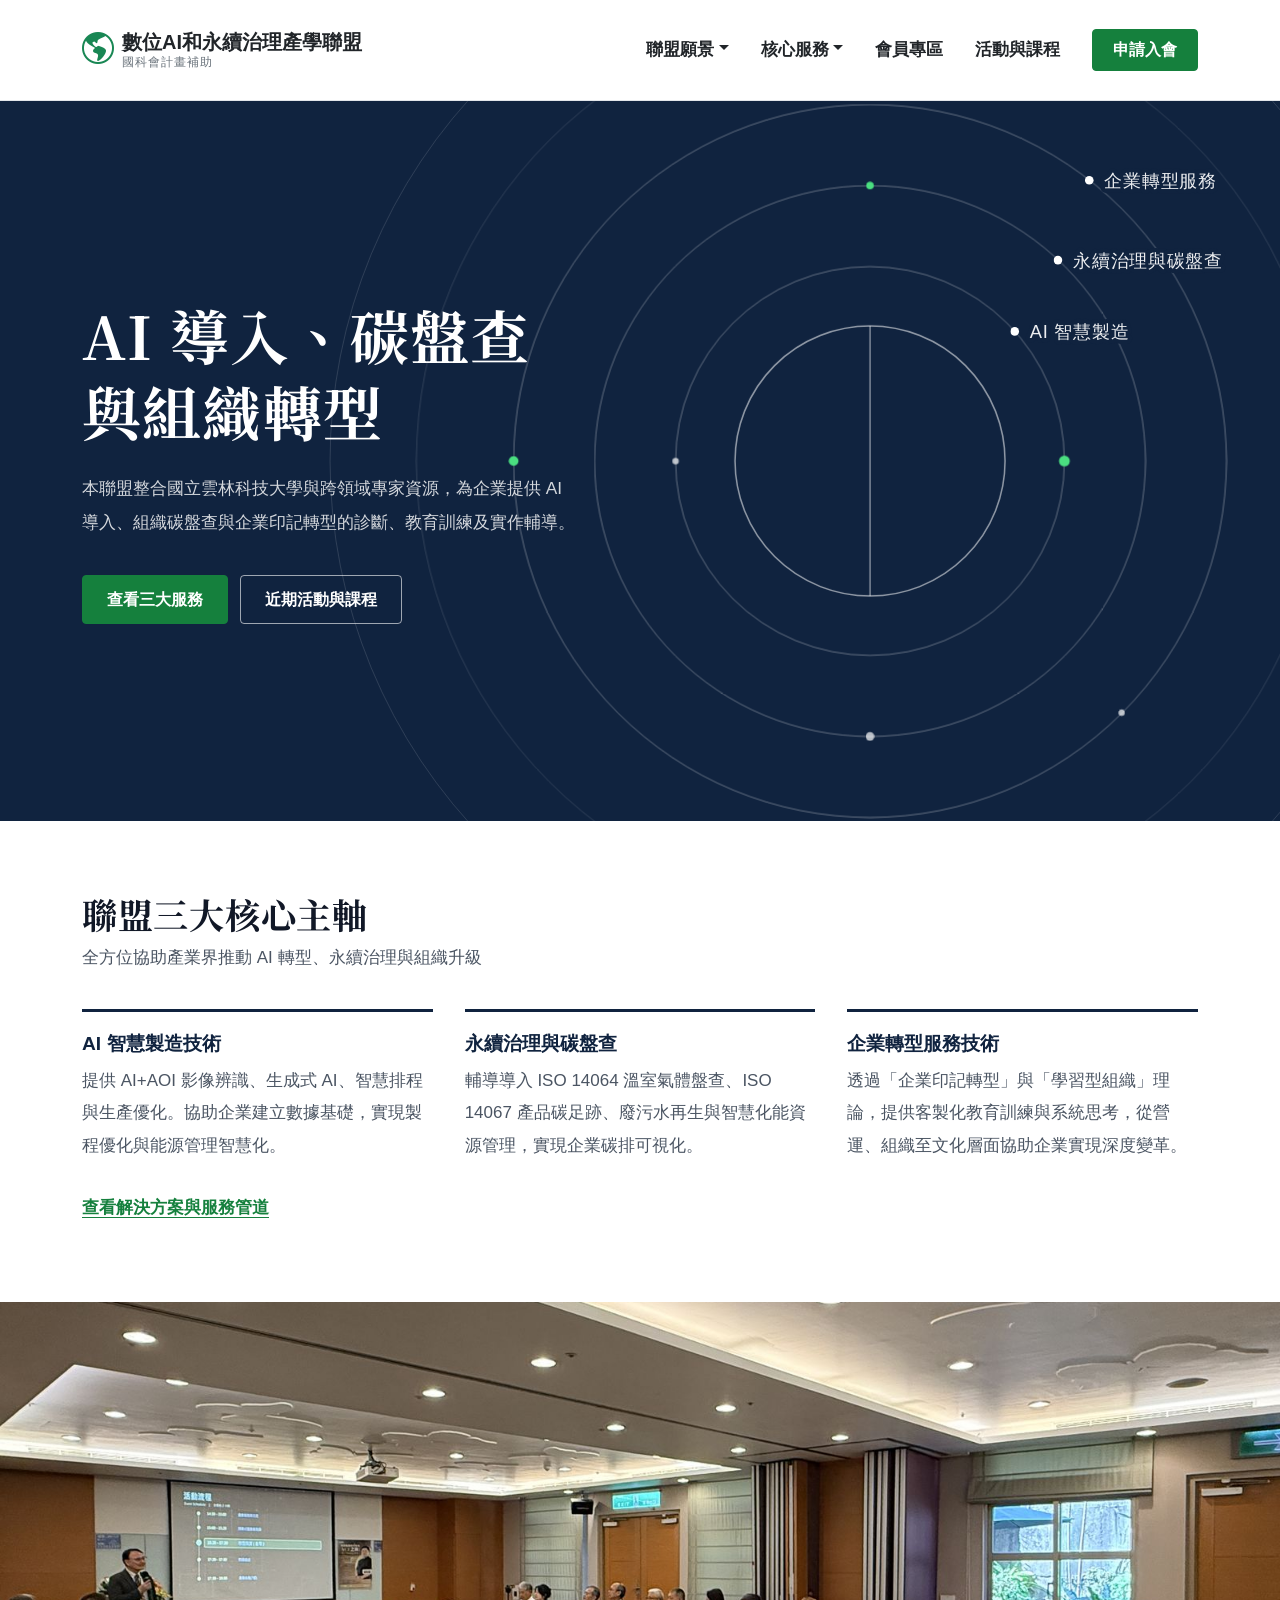
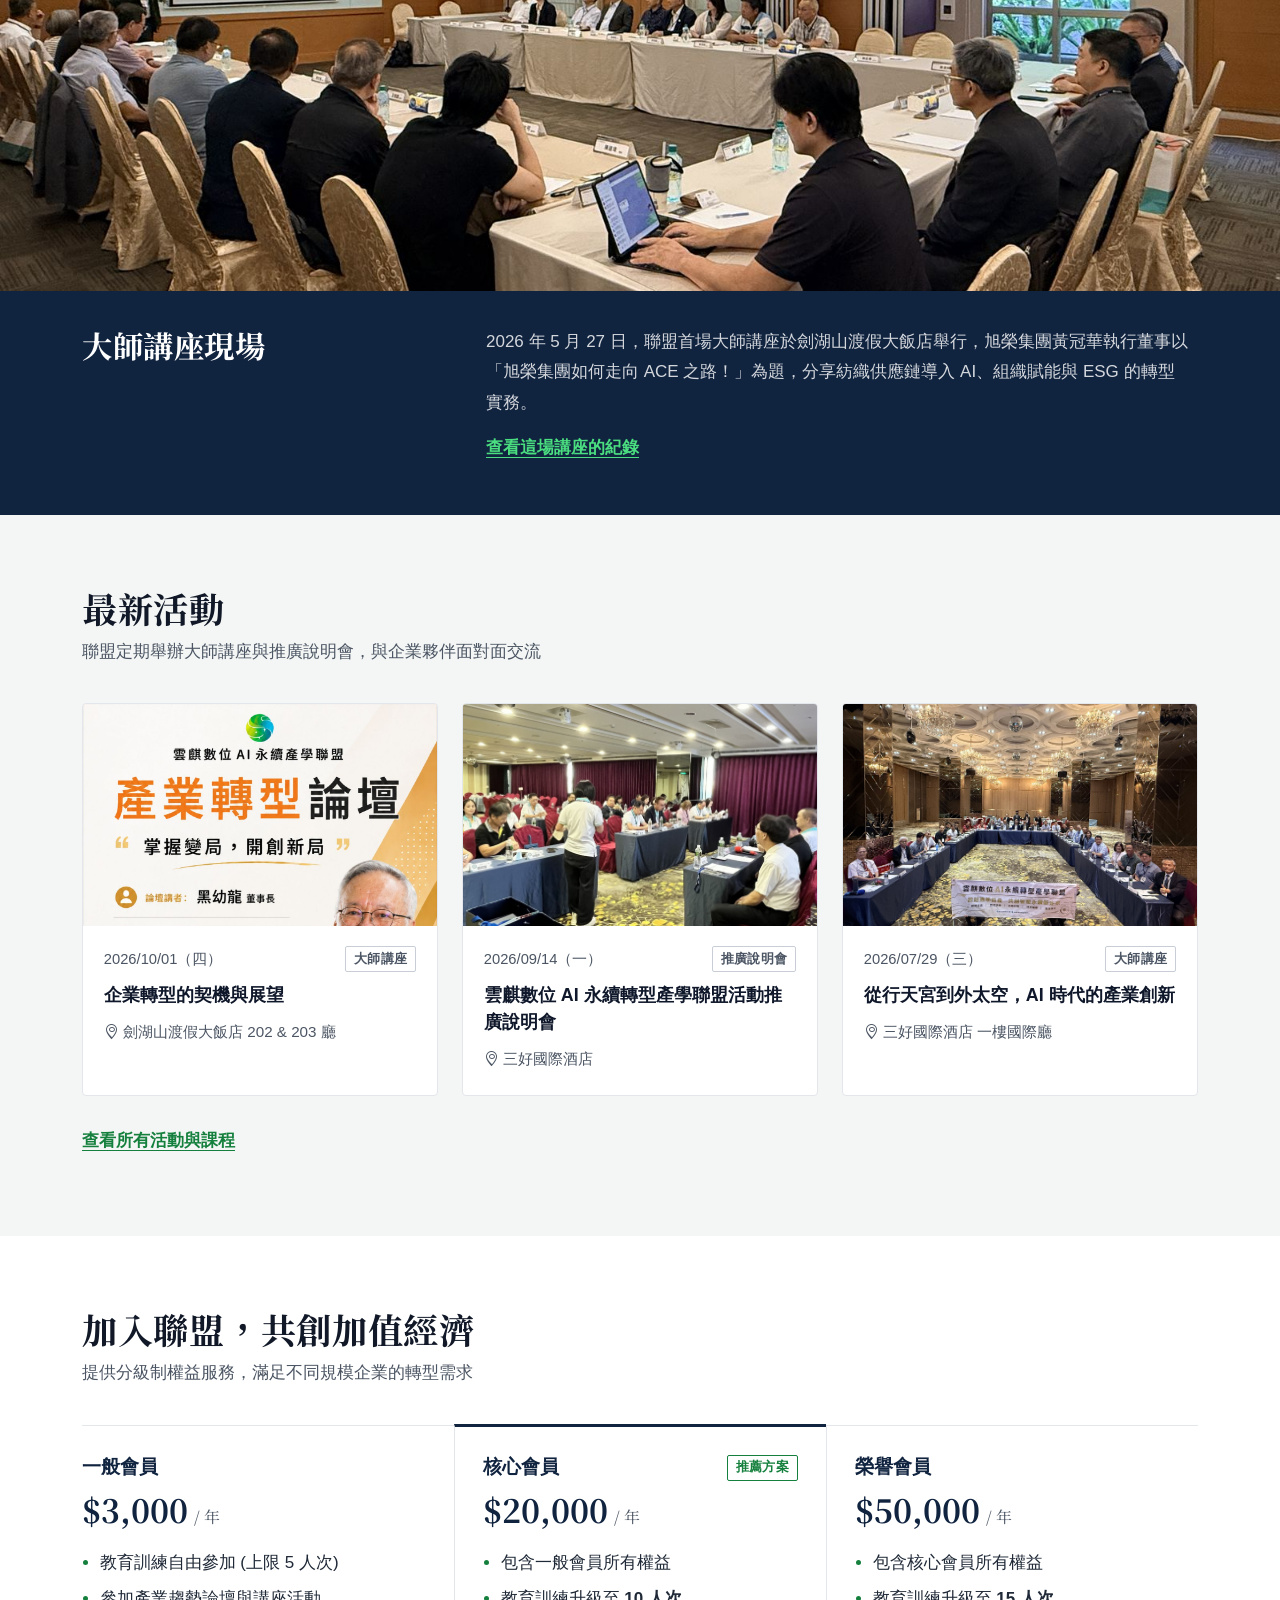
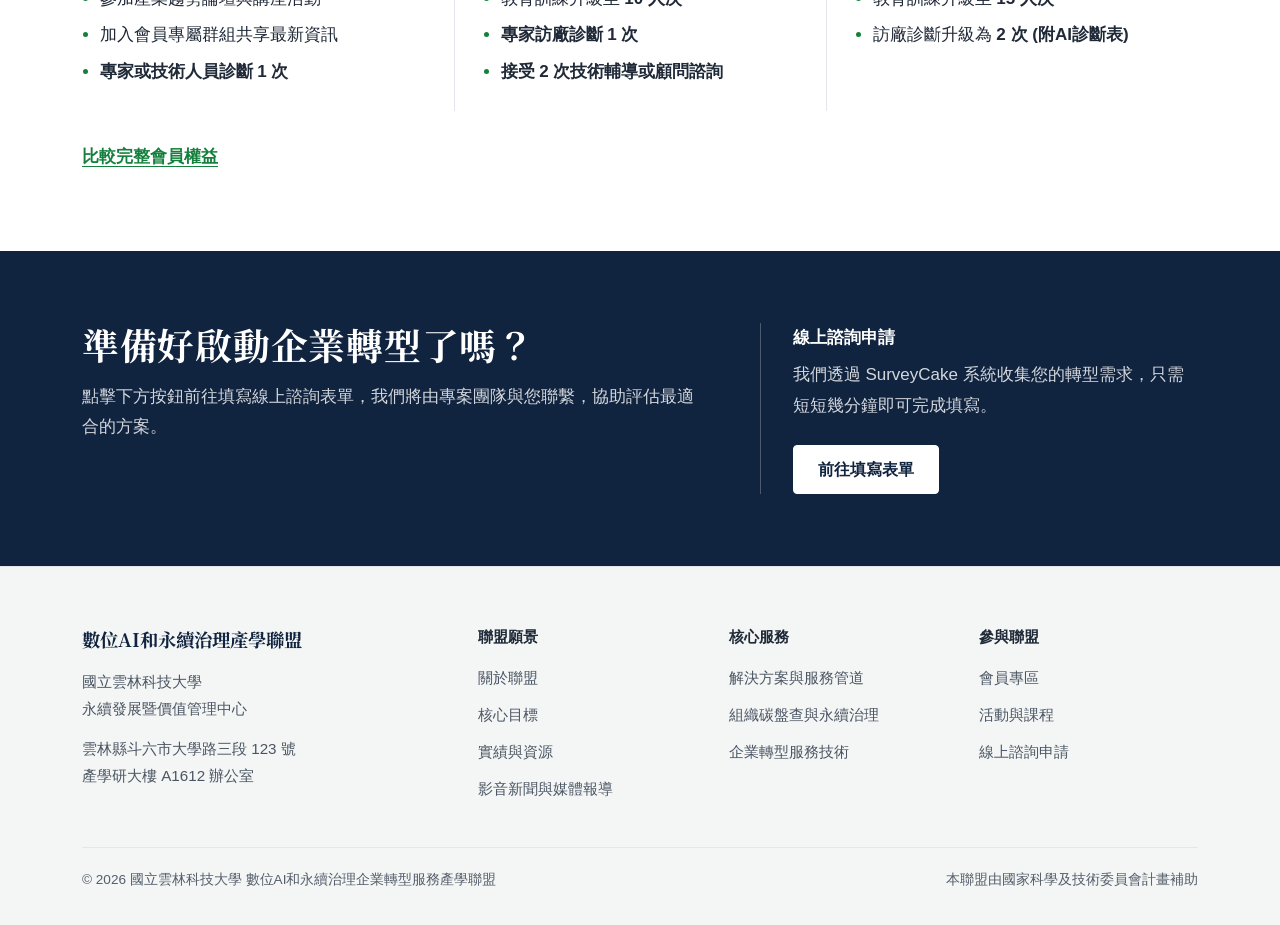
==== commit 74993934: "更新網站版型並新增課程學習資源" ====
--- a/index.html
+++ b/index.html
@@ -11,7 +11,7 @@
     <link rel="stylesheet" href="https://fonts.googleapis.com/css2?family=Noto+Serif+TC:wght@600;700&display=swap">
     <link rel="stylesheet" href="style.css">
 </head>
-<body class="bg-light">
+<body>
     <a class="skip-link visually-hidden-focusable" href="#main-content">跳到主要內容</a>
 
 
@@ -92,6 +92,17 @@
         </div>
     </section>
 
+    <section class="photo-band" aria-labelledby="photo-band-title">
+        <figure class="photo-band-figure">
+            <img src="images/events/20260527/02.jpg" alt="大師講座現場，講者於台前簡報，與會企業主管圍坐會議桌聆聽" width="1600" height="1200" loading="lazy">
+        </figure>
+        <div class="container photo-band-caption">
+            <h2 id="photo-band-title">大師講座現場</h2>
+            <p>2026 年 5 月 27 日，聯盟首場大師講座於劍湖山渡假大飯店舉行，旭榮集團黃冠華執行董事以「旭榮集團如何走向 ACE 之路！」為題，分享紡織供應鏈導入 AI、組織賦能與 ESG 的轉型實務。</p>
+            <a class="home-more" href="events.html#event-20260527">查看這場講座的紀錄</a>
+        </div>
+    </section>
+
     <section id="latest-events" class="section-tint py-5" aria-labelledby="latest-events-title">
         <div class="container py-4">
             <div class="home-head">
@@ -110,79 +121,57 @@
                 <h2>加入聯盟，共創加值經濟</h2>
                 <p>提供分級制權益服務，滿足不同規模企業的轉型需求</p>
             </div>
-            <div class="row g-4 justify-content-center">
-                <div class="col-lg-4 col-md-6">
-                    <div class="card h-100 border-primary border-opacity-50 shadow-sm card-hover">
-                        <div class="card-header bg-primary text-white text-center py-3">
-                            <h5 class="mb-0 fw-bold">一般會員</h5>
-                        </div>
-                        <div class="card-body text-center">
-                            <h3 class="fw-bold my-3">$3,000 <small class="text-muted fs-6">/ 年</small></h3>
-                            <ul class="list-unstyled text-start mt-4 lh-lg">
-                                <li><i class="bi bi-check-circle-fill text-primary me-2" aria-hidden="true"></i>教育訓練自由參加 (上限 5 人次)</li>
-                                <li><i class="bi bi-check-circle-fill text-primary me-2" aria-hidden="true"></i>參加產業趨勢論壇與講座活動</li>
-                                <li><i class="bi bi-check-circle-fill text-primary me-2" aria-hidden="true"></i>加入會員專屬群組共享最新資訊</li>
-                                <li><i class="bi bi-star-fill text-warning me-2" aria-hidden="true"></i><b>專家或技術人員診斷 1 次</b></li>
-                            </ul>
-                        </div>
-                    </div>
-                </div>
-                
-                <div class="col-lg-4 col-md-6">
-                    <div class="card h-100 border-dark border-opacity-25 shadow-sm card-hover position-relative">
-                        <span class="position-absolute top-0 start-50 translate-middle badge rounded-pill bg-success">推薦方案</span>
-                        <div class="card-header bg-dark text-white text-center py-3">
-                            <h5 class="mb-0 fw-bold">核心會員</h5>
-                        </div>
-                        <div class="card-body text-center">
-                            <h3 class="fw-bold my-3">$20,000 <small class="text-muted fs-6">/ 年</small></h3>
-                            <ul class="list-unstyled text-start mt-4 lh-lg">
-                                <li><i class="bi bi-check-circle-fill text-dark me-2" aria-hidden="true"></i>包含一般會員所有權益</li>
-                                <li><i class="bi bi-check-circle-fill text-dark me-2" aria-hidden="true"></i>教育訓練升級至 <b>10 人次</b></li>
-                                <li><i class="bi bi-check-circle-fill text-dark me-2" aria-hidden="true"></i><b>專家訪廠診斷 1 次</b></li>
-                                <li><i class="bi bi-star-fill text-warning me-2" aria-hidden="true"></i><b>接受 2 次技術輔導或顧問諮詢</b></li>
-                            </ul>
-                        </div>
-                    </div>
-                </div>
-
-                <div class="col-lg-4 col-md-6">
-                    <div class="card h-100 border-warning border-opacity-75 shadow-sm card-hover">
-                        <div class="card-header bg-warning text-dark text-center py-3">
-                            <h5 class="mb-0 fw-bold">榮譽會員</h5>
-                        </div>
-                        <div class="card-body text-center">
-                            <h3 class="fw-bold my-3">$50,000 <small class="text-muted fs-6">/ 年</small></h3>
-                            <ul class="list-unstyled text-start mt-4 lh-lg">
-                                <li><i class="bi bi-check-circle-fill text-warning me-2" aria-hidden="true"></i>包含核心會員所有權益</li>
-                                <li><i class="bi bi-check-circle-fill text-warning me-2" aria-hidden="true"></i>教育訓練升級至 <b>15 人次</b></li>
-                                <li><i class="bi bi-check-circle-fill text-warning me-2" aria-hidden="true"></i>訪廠診斷升級為 <b>2 次 (附AI診斷表)</b></li>
-                                                            </ul>
-                        </div>
-                    </div>
-                </div>
-            </div>
-        </div>
-    </section>
-
-    <section id="contact" class="section-navy py-5 text-white">
-        <div class="container py-4">
-            <div class="row justify-content-center">
-                <div class="col-md-8 text-center mb-4">
-                    <h2 class="fw-bold">準備好啟動企業轉型了嗎？</h2>
-                    <p class="text-light">點擊下方按鈕前往填寫線上諮詢表單，我們將由專案團隊與您聯繫，協助評估最適合的方案。</p>
-                </div>
-                <div class="col-md-5 text-center">
-                    <div class="bg-white text-dark p-5 rounded shadow card-hover">
-                        <i class="bi bi-ui-radios display-4 text-success mb-3 d-block" aria-hidden="true"></i>
-                        <h4 class="fw-bold mb-3">線上諮詢申請</h4>
-                        <p class="text-muted mb-4">我們透過 SurveyCake 系統收集您的轉型需求，只需短短幾分鐘即可完成填寫。</p>
-                        
-                        <a href="https://www.surveycake.com/s/QyApK" target="_blank" rel="noopener noreferrer" class="btn btn-success btn-lg w-100 fw-bold py-3 shadow-sm" aria-label="前往填寫表單（另開新視窗）">
-                            前往填寫表單 <i class="bi bi-box-arrow-up-right ms-2" aria-hidden="true"></i>
-                        </a>
-                        
-                    </div>
+            <div class="plan-cols">
+                <article class="plan-col">
+                    
+                    <h3>一般會員</h3>
+                    <p class="plan-price">$3,000<span>/ 年</span></p>
+                    <ul>
+                        <li>教育訓練自由參加 (上限 5 人次)</li>
+                        <li>參加產業趨勢論壇與講座活動</li>
+                        <li>加入會員專屬群組共享最新資訊</li>
+                        <li><b>專家或技術人員診斷 1 次</b></li>
+                    </ul>
+                </article>
+                <article class="plan-col is-recommended">
+                    <p class="plan-tag">推薦方案</p>
+                    <h3>核心會員</h3>
+                    <p class="plan-price">$20,000<span>/ 年</span></p>
+                    <ul>
+                        <li>包含一般會員所有權益</li>
+                        <li>教育訓練升級至 <b>10 人次</b></li>
+                        <li><b>專家訪廠診斷 1 次</b></li>
+                        <li><b>接受 2 次技術輔導或顧問諮詢</b></li>
+                    </ul>
+                </article>
+                <article class="plan-col">
+                    
+                    <h3>榮譽會員</h3>
+                    <p class="plan-price">$50,000<span>/ 年</span></p>
+                    <ul>
+                        <li>包含核心會員所有權益</li>
+                        <li>教育訓練升級至 <b>15 人次</b></li>
+                        <li>訪廠診斷升級為 <b>2 次 (附AI診斷表)</b></li>
+                    </ul>
+                </article>
+            </div>
+            <p class="mt-4 mb-0"><a class="home-more" href="membership.html">比較完整會員權益</a></p>
+        </div>
+    </section>
+
+    <section id="contact" class="section-navy py-5 text-white" aria-labelledby="contact-title">
+        <div class="container py-4">
+            <div class="contact-grid">
+                <div>
+                    <h2 id="contact-title">準備好啟動企業轉型了嗎？</h2>
+                    <p>點擊下方按鈕前往填寫線上諮詢表單，我們將由專案團隊與您聯繫，協助評估最適合的方案。</p>
+                </div>
+                <div class="contact-action">
+                    <p class="contact-action-title">線上諮詢申請</p>
+                    <p>我們透過 SurveyCake 系統收集您的轉型需求，只需短短幾分鐘即可完成填寫。</p>
+                    <a href="https://www.surveycake.com/s/QyApK" target="_blank" rel="noopener noreferrer" class="btn btn-accent">
+                        前往填寫表單<span class="visually-hidden">（另開新視窗）</span>
+                    </a>
                 </div>
             </div>
         </div>
@@ -190,9 +179,44 @@
     </main>
 
 
-    <footer class="bg-light text-center py-4">
-        <div class="container text-muted">
-            <p class="mb-0">© 2026 國立雲林科技大學 數位AI和永續治理企業轉型服務產學聯盟. All Rights Reserved.</p>
+    <footer class="site-footer">
+        <div class="container">
+            <div class="footer-grid">
+                <div class="footer-brand">
+                    <p class="footer-name">數位AI和永續治理產學聯盟</p>
+                    <p>國立雲林科技大學<br>永續發展暨價值管理中心</p>
+                    <p>雲林縣斗六市大學路三段 123 號<br>產學研大樓 A1612 辦公室</p>
+                </div>
+                <nav class="footer-col" aria-label="聯盟願景">
+                    <p class="footer-title">聯盟願景</p>
+                    <ul>
+                        <li><a href="about.html">關於聯盟</a></li>
+                        <li><a href="goals.html">核心目標</a></li>
+                        <li><a href="resources.html">實績與資源</a></li>
+                        <li><a href="cases.html">影音新聞與媒體報導</a></li>
+                    </ul>
+                </nav>
+                <nav class="footer-col" aria-label="核心服務">
+                    <p class="footer-title">核心服務</p>
+                    <ul>
+                        <li><a href="solutions.html">解決方案與服務管道</a></li>
+                        <li><a href="sustainability.html">組織碳盤查與永續治理</a></li>
+                        <li><a href="transformation.html">企業轉型服務技術</a></li>
+                    </ul>
+                </nav>
+                <nav class="footer-col" aria-label="參與聯盟">
+                    <p class="footer-title">參與聯盟</p>
+                    <ul>
+                        <li><a href="membership.html">會員專區</a></li>
+                        <li><a href="events.html">活動與課程</a></li>
+                        <li><a href="https://www.surveycake.com/s/QyApK" target="_blank" rel="noopener noreferrer">線上諮詢申請<span class="visually-hidden">（另開新視窗）</span></a></li>
+                    </ul>
+                </nav>
+            </div>
+            <div class="footer-legal">
+                <p>© 2026 國立雲林科技大學 數位AI和永續治理企業轉型服務產學聯盟</p>
+                <p>本聯盟由國家科學及技術委員會計畫補助</p>
+            </div>
         </div>
     </footer>
 
--- a/style.css
+++ b/style.css
@@ -1939,7 +1939,7 @@
     box-shadow: 0 14px 34px rgba(15, 23, 42, 0.05);
 }
 
-.course-head h3 {
+.course-head h4 {
     margin: 0.6rem 0 0.4rem;
     font-size: clamp(1.3rem, 2.2vw, 1.6rem);
     font-weight: 700;
@@ -2076,7 +2076,7 @@
     color: var(--ev-muted);
 }
 
-.session-list h4 {
+.session-list h5 {
     margin: 0 0 0.3rem;
     font-size: 1.05rem;
     font-weight: 700;
@@ -2186,7 +2186,7 @@
     color: #1e40af;
 }
 
-.class-body h4 {
+.class-body h5 {
     margin: 0;
     font-size: 1.08rem;
     font-weight: 700;
@@ -2975,3 +2975,1143 @@
         grid-template-columns: 1fr;
     }
 }
+
+/* =====================================================================
+   設計系統 v3（最後載入，統一全站）
+   參考：Apple（攝影為主、區塊明暗交替、單一互動色、無裝飾陰影）
+         Microsoft Fluent 2（矩形元件、4px 圓角、以細框取代陰影）
+         NVIDIA（強調色只作為訊號：按鈕、連結、焦點）
+   規則：
+     1. 中性色為主，聯盟綠 #15803d 是唯一互動色
+     2. 圓角一律 4px（標籤 2px），不使用膠囊形
+     3. 卡片與按鈕不加陰影，用 1px 細線或底色區分
+     4. 內文 17px、中文行高 1.8；標題用宋體
+   ===================================================================== */
+
+:root {
+    --ink: #1f2937;
+    --ink-muted: #4b5563;
+    --ink-faint: #555e6b;
+    --hairline: #e3e6ea;
+    --canvas: #ffffff;
+    --canvas-alt: #f4f6f5;
+    --navy: #10233f;
+    --accent: #15803d;
+    --accent-hover: #166534;
+    --accent-on-dark: #4ade80;
+    --radius: 4px;
+    --bs-link-color: #15803d;
+    --bs-link-color-rgb: 21, 128, 61;
+    --bs-link-hover-color: #166534;
+    --bs-link-hover-color-rgb: 22, 101, 52;
+}
+
+body {
+    font-size: 1.0625rem;
+    line-height: 1.8;
+    color: var(--ink);
+    background: var(--canvas);
+    -webkit-font-smoothing: antialiased;
+}
+
+/* ---------- 焦點：全站一致 ---------- */
+
+a:focus-visible,
+button:focus-visible,
+.btn:focus-visible,
+[tabindex]:focus-visible {
+    outline: 2px solid var(--accent);
+    outline-offset: 2px;
+    box-shadow: none;
+}
+
+.section-navy a:focus-visible,
+.section-navy .btn:focus-visible,
+.page-head a:focus-visible,
+.hero-orbit .btn:focus-visible,
+.events-hero a:focus-visible,
+.events-hero button:focus-visible {
+    outline-color: #ffffff;
+}
+
+/* ---------- 連結：統一為聯盟綠 ---------- */
+
+.doc-body a,
+.media-feature a,
+.media-row .media-links a,
+.past-more,
+.next-event-link,
+.course-gallery-btn,
+.course-link,
+.event-links a {
+    color: var(--accent);
+}
+
+.doc-body a:hover,
+.media-feature a:hover,
+.media-row .media-links a:hover,
+.past-more:hover,
+.next-event-link:hover,
+.course-gallery-btn:hover,
+.course-link:hover,
+.event-links a:hover {
+    color: var(--accent-hover);
+}
+
+/* ---------- 按鈕：矩形、4px、無陰影 ---------- */
+
+.btn {
+    border-radius: var(--radius) !important;
+    box-shadow: none !important;
+    font-weight: 700;
+}
+
+.btn-accent,
+.btn-success,
+.events-cta-btn,
+.hero-btn-primary,
+.doc-cta .btn {
+    min-height: 48px;
+    padding: 0.7rem 1.5rem;
+    border: 1px solid var(--accent);
+    border-radius: var(--radius) !important;
+    background: var(--accent);
+    color: #ffffff;
+    font-weight: 700;
+    display: inline-flex;
+    align-items: center;
+    justify-content: center;
+}
+
+.btn-accent:hover,
+.btn-accent:focus-visible,
+.btn-success:hover,
+.hero-btn-primary:hover,
+.doc-cta .btn:hover {
+    border-color: var(--accent-hover);
+    background: var(--accent-hover);
+    color: #ffffff;
+}
+
+.btn-quiet,
+.btn-outline-success,
+.hero-btn-secondary {
+    min-height: 48px;
+    padding: 0.7rem 1.5rem;
+    border: 1px solid currentColor;
+    border-radius: var(--radius) !important;
+    background: transparent;
+    color: var(--ink);
+    font-weight: 700;
+    display: inline-flex;
+    align-items: center;
+}
+
+.btn-quiet:hover,
+.btn-outline-success:hover {
+    background: var(--canvas-alt);
+    color: var(--ink);
+    border-color: var(--ink);
+}
+
+.hero-btn-secondary {
+    color: #ffffff;
+    border-color: rgba(255, 255, 255, 0.6);
+}
+
+.hero-btn-secondary:hover {
+    background: rgba(255, 255, 255, 0.08);
+    color: #ffffff;
+    border-color: #ffffff;
+}
+
+/* ---------- 陰影：全部移除 ---------- */
+
+.shadow,
+.shadow-sm,
+.shadow-lg {
+    box-shadow: none !important;
+}
+
+.rounded-pill:not(.navbar-toggler) {
+    border-radius: var(--radius) !important;
+}
+
+.rounded,
+.rounded-3,
+.rounded-4 {
+    border-radius: var(--radius) !important;
+}
+
+/* ---------- 容器：細框取代陰影，統一 4px ---------- */
+
+.upcoming-card,
+.past-card,
+.course-card,
+.class-card,
+.home-event-card,
+.home-next,
+.next-event,
+.events-status-card,
+.events-empty,
+.event-modal .modal-content,
+.comparison-card,
+.membership-tip-panel,
+.pricing-card {
+    border-radius: var(--radius) !important;
+    box-shadow: none !important;
+}
+
+.upcoming-card,
+.past-card,
+.course-card,
+.class-card,
+.home-event-card,
+.home-next,
+.events-status-card {
+    border: 1px solid var(--hairline);
+    background: var(--canvas);
+}
+
+.upcoming-poster,
+.upcoming-poster img,
+.course-cover,
+.class-cover,
+.past-cover,
+.home-event-img,
+.media-feature-img,
+.event-modal .carousel,
+.course-stats {
+    border-radius: 0 !important;
+}
+
+/* 活動頁底色改為中性，與首頁一致 */
+.events-page {
+    background: var(--canvas);
+}
+
+/* ---------- 標籤：2px 小方角、中性色 ---------- */
+
+.event-type,
+.course-type,
+.class-status,
+.home-next-label,
+.status-badge,
+.plan-tag,
+.hot-badge {
+    display: inline-block;
+    padding: 0.05rem 0.5rem;
+    border: 1px solid #c9ced6;
+    border-radius: 2px !important;
+    background: transparent !important;
+    color: var(--ink-muted) !important;
+    font-size: 0.82rem;
+    font-weight: 700;
+    line-height: 1.7;
+    letter-spacing: 0.02em;
+}
+
+/* 只有「進行中／下一場／推薦」這類需要被注意的狀態使用強調色 */
+.class-status.is-live,
+.home-next-label,
+.plan-tag,
+.hot-badge {
+    border-color: var(--accent);
+    color: var(--accent) !important;
+}
+
+.tl-tag {
+    border-radius: 2px;
+}
+
+/* ---------- 首頁：底色節奏 ---------- */
+
+.section-tint {
+    background-color: var(--canvas-alt);
+}
+
+.section-navy {
+    background: var(--navy);
+}
+
+/* ---------- 首頁：現場照片帶 ---------- */
+
+.photo-band {
+    background: var(--navy);
+    color: #ffffff;
+}
+
+.photo-band-figure {
+    margin: 0;
+    height: clamp(280px, 46vw, 620px);
+    overflow: hidden;
+}
+
+.photo-band-figure img {
+    width: 100%;
+    height: 100%;
+    object-fit: cover;
+    object-position: center 55%;
+    display: block;
+}
+
+.photo-band-caption {
+    display: grid;
+    grid-template-columns: minmax(0, 4fr) minmax(0, 8fr);
+    gap: 0.5rem 3rem;
+    padding-top: 2.25rem;
+    padding-bottom: 2.75rem;
+}
+
+.photo-band-caption h2 {
+    grid-row: span 2;
+    margin: 0;
+    font-size: clamp(1.5rem, 2.4vw, 1.9rem);
+    color: #ffffff;
+}
+
+.photo-band-caption p {
+    margin: 0;
+    max-width: 44rem;
+    color: rgba(255, 255, 255, 0.82);
+}
+
+.photo-band-caption .home-more {
+    color: var(--accent-on-dark);
+}
+
+.photo-band-caption .home-more:hover {
+    color: #ffffff;
+}
+
+/* ---------- 首頁：會員方案（中性、可比較） ---------- */
+
+.plan-cols {
+    display: grid;
+    grid-template-columns: repeat(3, minmax(0, 1fr));
+    border-top: 1px solid var(--hairline);
+}
+
+.plan-col {
+    position: relative;
+    padding: 1.75rem 1.75rem 1.5rem 0;
+    border-top: 3px solid transparent;
+    margin-top: -2px;
+}
+
+.plan-col + .plan-col {
+    padding-left: 1.75rem;
+    border-left: 1px solid var(--hairline);
+}
+
+.plan-col.is-recommended {
+    border-top-color: var(--navy);
+}
+
+.plan-col .plan-tag {
+    position: absolute;
+    top: 1.75rem;
+    right: 1.75rem;
+    margin: 0;
+}
+
+.plan-col h3 {
+    margin: 0 0 0.75rem;
+    font-size: 1.2rem;
+    font-weight: 700;
+    color: var(--navy);
+}
+
+.plan-price {
+    margin: 0 0 1.25rem;
+    font-family: "Noto Serif TC", "Noto Serif CJK TC", "Source Han Serif TC", "PMingLiU", serif;
+    font-size: 2rem;
+    font-weight: 700;
+    line-height: 1.2;
+    color: var(--navy);
+    font-variant-numeric: tabular-nums;
+}
+
+.plan-price span {
+    margin-left: 0.35rem;
+    font-family: inherit;
+    font-size: 1rem;
+    font-weight: 400;
+    color: var(--ink-muted);
+}
+
+.plan-col ul {
+    margin: 0;
+    padding-left: 1.1rem;
+    color: var(--ink);
+}
+
+.plan-col li + li {
+    margin-top: 0.35rem;
+}
+
+.plan-col li::marker {
+    color: var(--accent);
+}
+
+/* ---------- 首頁：諮詢區 ---------- */
+
+.contact-grid {
+    display: grid;
+    grid-template-columns: minmax(0, 7fr) minmax(0, 5fr);
+    gap: 2rem 4rem;
+    align-items: start;
+}
+
+.contact-grid h2 {
+    margin: 0 0 0.9rem;
+    font-size: clamp(1.7rem, 3vw, 2.3rem);
+    color: #ffffff;
+}
+
+.contact-grid p {
+    color: rgba(255, 255, 255, 0.82);
+}
+
+.contact-action {
+    padding-left: 2rem;
+    border-left: 1px solid rgba(255, 255, 255, 0.25);
+}
+
+.contact-action-title {
+    margin: 0 0 0.4rem;
+    font-weight: 700;
+    color: #ffffff !important;
+}
+
+.contact-action .btn-accent {
+    margin-top: 0.5rem;
+    background: #ffffff;
+    border-color: #ffffff;
+    color: var(--navy);
+}
+
+.contact-action .btn-accent:hover {
+    background: rgba(255, 255, 255, 0.88);
+    border-color: rgba(255, 255, 255, 0.88);
+    color: var(--navy);
+}
+
+/* ---------- 導覽列 ---------- */
+
+.site-nav {
+    border-bottom: 1px solid var(--hairline);
+}
+
+.site-nav .dropdown-menu {
+    border: 1px solid var(--hairline);
+    border-radius: var(--radius);
+    box-shadow: 0 8px 24px rgba(16, 35, 63, 0.08);
+    padding: 0.4rem 0;
+}
+
+.site-nav .dropdown-item {
+    font-weight: 500;
+}
+
+.site-nav .dropdown-item:hover,
+.site-nav .dropdown-item:focus {
+    background: var(--canvas-alt);
+    color: var(--ink);
+}
+
+.site-nav .btn-accent {
+    min-height: 42px;
+    padding: 0.45rem 1.25rem;
+}
+
+/* ---------- 頁尾：網站地圖 ---------- */
+
+.site-footer {
+    padding: 3.5rem 0 2rem;
+    background: var(--canvas-alt);
+    border-top: 1px solid var(--hairline);
+    color: var(--ink-muted);
+    font-size: 0.95rem;
+}
+
+.footer-grid {
+    display: grid;
+    grid-template-columns: minmax(0, 5fr) repeat(3, minmax(0, 3fr));
+    gap: 2rem;
+    padding-bottom: 2.5rem;
+}
+
+.footer-name {
+    margin: 0 0 0.75rem;
+    font-family: "Noto Serif TC", "Noto Serif CJK TC", "Source Han Serif TC", "PMingLiU", serif;
+    font-size: 1.15rem;
+    font-weight: 700;
+    color: var(--navy);
+}
+
+.footer-brand p:not(.footer-name) {
+    margin: 0 0 0.75rem;
+    line-height: 1.8;
+}
+
+.footer-title {
+    margin: 0 0 0.6rem;
+    font-weight: 700;
+    color: var(--ink);
+}
+
+.footer-col ul {
+    margin: 0;
+    padding: 0;
+    list-style: none;
+}
+
+.footer-col a {
+    display: inline-block;
+    padding: 0.3rem 0;
+    color: var(--ink-muted);
+    text-decoration: none;
+}
+
+.footer-col a:hover {
+    color: var(--ink);
+    text-decoration: underline;
+    text-underline-offset: 0.2em;
+}
+
+.footer-legal {
+    display: flex;
+    flex-wrap: wrap;
+    justify-content: space-between;
+    gap: 0.5rem 2rem;
+    padding-top: 1.25rem;
+    border-top: 1px solid var(--hairline);
+    font-size: 0.85rem;
+    color: var(--ink-faint);
+}
+
+.footer-legal p {
+    margin: 0;
+}
+
+/* ---------- 會員頁 ---------- */
+
+.membership-hero {
+    background: var(--canvas);
+}
+
+.membership-hero h1 {
+    color: var(--navy);
+}
+
+.membership-highlights li {
+    padding-left: 1rem;
+    position: relative;
+}
+
+.membership-highlights li::before {
+    content: "";
+    position: absolute;
+    left: 0;
+    top: 0.8em;
+    width: 6px;
+    height: 6px;
+    background: var(--accent);
+}
+
+.membership-page,
+.membership-benefits {
+    background: var(--canvas);
+}
+
+.pricing-card {
+    border: 1px solid var(--hairline) !important;
+    background: var(--canvas);
+    overflow: visible;
+}
+
+.pricing-card-core {
+    border-top: 3px solid var(--navy) !important;
+}
+
+.pricing-header,
+.pricing-header.bg-general,
+.pricing-header.bg-core,
+.pricing-header.bg-honorary {
+    background: transparent !important;
+    color: var(--navy) !important;
+    border-bottom: 1px solid var(--hairline);
+    border-radius: 0 !important;
+}
+
+.pricing-header h3,
+.pricing-header .plan-description {
+    color: inherit !important;
+}
+
+.pricing-header .plan-description {
+    color: var(--ink-muted) !important;
+}
+
+.feature-list .bi {
+    color: var(--accent) !important;
+}
+
+.hot-badge {
+    position: absolute;
+    top: 1rem;
+    right: 1rem;
+    left: auto;
+    transform: none;
+    z-index: 2;
+}
+
+.membership-tip-panel {
+    background: var(--canvas-alt) !important;
+    border: 0 !important;
+    border-left: 3px solid var(--navy) !important;
+}
+
+.membership-tip-stats > div {
+    border-radius: var(--radius) !important;
+    background: var(--canvas) !important;
+    box-shadow: none !important;
+}
+
+.comparison-card {
+    padding: 0;
+    background: transparent;
+}
+
+.section-heading h2 {
+    color: var(--navy);
+}
+
+/* ---------- 活動頁細節 ---------- */
+
+.events-hero .next-event {
+    border: 0;
+}
+
+.countdown-num,
+.upcoming-countdown,
+.session-no,
+.class-meta dt {
+    color: var(--accent);
+}
+
+.home-event-card:hover h3,
+.past-card:hover h3 {
+    text-decoration: underline;
+    text-underline-offset: 0.2em;
+}
+
+/* ---------- 響應式 ---------- */
+
+@media (max-width: 991.98px) {
+    .footer-grid {
+        grid-template-columns: repeat(3, minmax(0, 1fr));
+    }
+
+    .footer-brand {
+        grid-column: 1 / -1;
+    }
+
+    .contact-grid {
+        grid-template-columns: 1fr;
+    }
+
+    .contact-action {
+        padding-left: 0;
+        padding-top: 1.5rem;
+        border-left: 0;
+        border-top: 1px solid rgba(255, 255, 255, 0.25);
+    }
+
+    .photo-band-caption {
+        grid-template-columns: 1fr;
+    }
+
+    .photo-band-caption h2 {
+        grid-row: auto;
+    }
+}
+
+@media (max-width: 767.98px) {
+    body {
+        font-size: 1rem;
+    }
+
+    .plan-cols {
+        grid-template-columns: 1fr;
+    }
+
+    .plan-col,
+    .plan-col + .plan-col {
+        padding: 1.5rem 0;
+        border-left: 0;
+    }
+
+    .plan-col + .plan-col {
+        border-top: 1px solid var(--hairline);
+    }
+
+    .plan-col.is-recommended {
+        border-top: 3px solid var(--navy);
+    }
+
+    .plan-col .plan-tag {
+        top: 1.5rem;
+        right: 0;
+    }
+
+    .footer-grid {
+        grid-template-columns: 1fr 1fr;
+    }
+}
+
+/* 會員頁：區塊標題靠左、方案適用說明改為純文字 */
+.section-heading {
+    margin-left: 0;
+    margin-right: 0;
+    text-align: left;
+}
+
+.plan-fit {
+    padding: 0;
+    border: 0;
+    border-radius: 0;
+    background: transparent;
+    box-shadow: none;
+    color: var(--ink-muted);
+    font-weight: 500;
+}
+
+.pricing-footer {
+    border-top: 1px solid var(--hairline);
+    padding-top: 1rem;
+}
+
+.membership-comparison-table thead th {
+    background: var(--navy) !important;
+    color: #ffffff !important;
+}
+
+/* 自我檢視修正：陰影、圓角、對比 */
+.site-nav,
+.navbar.site-nav {
+    box-shadow: none !important;
+}
+
+.hot-badge {
+    box-shadow: none !important;
+}
+
+.membership-comparison-table,
+.custom-table {
+    border-radius: 0 !important;
+    overflow: visible;
+}
+
+.tl-node {
+    border-radius: var(--radius);
+}
+
+.membership-tip-panel .text-secondary,
+.section-heading .text-secondary,
+.price-box .text-secondary {
+    color: var(--ink-muted) !important;
+}
+
+.course-stats {
+    background: var(--canvas-alt);
+}
+
+.course-stat-value span {
+    color: var(--accent-hover);
+}
+
+/* Bootstrap 5.3 以 inset box-shadow 繪製表格底色；此表無斑馬紋，直接移除 */
+.membership-comparison-table > :not(caption) > * > * {
+    box-shadow: none;
+}
+
+/* =========================
+   人才培訓與學習資源
+   ========================= */
+
+.training-intro {
+    max-width: 48rem;
+    margin: 0 0 2.5rem;
+    color: var(--ink-muted);
+    line-height: 1.9;
+}
+
+.training-part + .training-part {
+    margin-top: 3.5rem;
+}
+
+.training-subhead {
+    margin: 0 0 1.25rem;
+    padding-left: 0.75rem;
+    border-left: 3px solid var(--navy);
+    font-size: 1.25rem;
+    font-weight: 700;
+    line-height: 1.4;
+    color: var(--navy);
+}
+
+/* ---------- 精選課程（寬版） ---------- */
+
+.learn-feature {
+    border: 1px solid var(--hairline);
+    border-radius: var(--radius);
+    background: var(--canvas);
+}
+
+.learn-feature-top {
+    display: grid;
+    grid-template-columns: minmax(0, 7fr) minmax(0, 5fr);
+}
+
+.learn-info {
+    display: flex;
+    flex-direction: column;
+    gap: 0.75rem;
+    padding: 1.75rem 2rem;
+}
+
+.learn-info h4,
+.learn-card-body h4 {
+    margin: 0;
+    font-size: clamp(1.3rem, 2.2vw, 1.6rem);
+    font-weight: 700;
+    line-height: 1.4;
+    color: var(--navy);
+}
+
+.learn-card-body h4 {
+    font-size: 1.15rem;
+}
+
+.learn-subtitle {
+    margin: -0.35rem 0 0;
+    color: var(--ink-muted);
+}
+
+.learn-category {
+    align-self: flex-start;
+    padding: 0.05rem 0.5rem;
+    border: 1px solid var(--accent);
+    border-radius: 2px;
+    color: var(--accent);
+    font-size: 0.82rem;
+    font-weight: 700;
+    line-height: 1.7;
+}
+
+.learn-meta {
+    display: grid;
+    grid-template-columns: repeat(2, minmax(0, 1fr));
+    margin: 0.25rem 0 0.25rem;
+    border-top: 1px solid var(--hairline);
+}
+
+.learn-meta > div {
+    padding: 0.7rem 0.75rem 0.7rem 0;
+    border-bottom: 1px solid var(--hairline);
+}
+
+.learn-meta > div:nth-child(even) {
+    padding-left: 0.75rem;
+    border-left: 1px solid var(--hairline);
+}
+
+.learn-meta dt {
+    font-size: 0.82rem;
+    font-weight: 500;
+    color: var(--ink-muted);
+}
+
+.learn-meta dd {
+    margin: 0.1rem 0 0;
+    font-weight: 700;
+    color: var(--ink);
+}
+
+.learn-actions {
+    display: flex;
+    flex-wrap: wrap;
+    gap: 0.6rem;
+    margin-top: auto;
+    padding-top: 0.5rem;
+}
+
+.learn-actions .btn {
+    min-height: 46px;
+    padding: 0.6rem 1.15rem;
+}
+
+.learn-actions .btn:disabled {
+    opacity: 1;
+    background: #eef0f2;
+    border-color: #d5d9de;
+    color: #5b6472;
+    cursor: not-allowed;
+}
+
+.learn-note {
+    margin: 0;
+    font-size: 0.88rem;
+    color: var(--ink-muted);
+}
+
+.learn-intro {
+    padding: 1.75rem 2rem 2rem;
+    border-top: 1px solid var(--hairline);
+}
+
+.learn-intro h5 {
+    margin: 0 0 0.6rem;
+    font-size: 1rem;
+    font-weight: 700;
+    color: var(--navy);
+}
+
+.learn-intro p {
+    max-width: 52rem;
+    margin: 0 0 0.9rem;
+    color: var(--ink);
+    line-height: 1.95;
+}
+
+.learn-intro p:last-child {
+    margin-bottom: 0;
+}
+
+/* ---------- 影片區：16:9，點擊後才載入播放器 ---------- */
+
+.learn-media {
+    position: relative;
+    aspect-ratio: 16 / 9;
+    background: var(--navy);
+    overflow: hidden;
+}
+
+.learn-media > img,
+.learn-facade > img {
+    position: absolute;
+    inset: 0;
+    width: 100%;
+    height: 100%;
+    object-fit: cover;
+}
+
+.learn-facade {
+    position: absolute;
+    inset: 0;
+    width: 100%;
+    padding: 0;
+    border: 0;
+    background: transparent;
+    color: #ffffff;
+    cursor: pointer;
+}
+
+.learn-media-label {
+    position: absolute;
+    left: 1.25rem;
+    right: 1.25rem;
+    bottom: 1.1rem;
+    display: flex;
+    flex-direction: column;
+    gap: 0.15rem;
+    color: rgba(255, 255, 255, 0.85);
+    font-size: 0.95rem;
+    text-align: left;
+}
+
+.learn-media-title {
+    font-family: "Noto Serif TC", "Noto Serif CJK TC", "Source Han Serif TC", "PMingLiU", serif;
+    font-size: clamp(1.1rem, 2vw, 1.45rem);
+    font-weight: 700;
+    color: #ffffff;
+}
+
+/* 有預覽圖時，在文字下方加一層深色底，確保文字可讀 */
+.learn-media img ~ .learn-media-label,
+.learn-facade img ~ .learn-media-label {
+    padding: 0.75rem 1rem;
+    background: rgba(16, 35, 63, 0.82);
+}
+
+.learn-play {
+    position: absolute;
+    top: 50%;
+    left: 50%;
+    display: flex;
+    align-items: center;
+    justify-content: center;
+    width: 72px;
+    height: 72px;
+    border: 2px solid #ffffff;
+    border-radius: 50%;
+    background: rgba(16, 35, 63, 0.55);
+    font-size: 2.2rem;
+    color: #ffffff;
+    transform: translate(-50%, -50%);
+}
+
+.learn-facade:hover .learn-play,
+.learn-facade:focus-visible .learn-play {
+    background: var(--accent);
+    border-color: var(--accent);
+}
+
+.learn-facade:focus-visible {
+    outline: 3px solid #ffffff;
+    outline-offset: -6px;
+}
+
+/* 尚未上架：以同心圓呼應首頁，不放假的播放鍵 */
+.learn-rings {
+    position: absolute;
+    top: 50%;
+    right: -18%;
+    width: 80%;
+    height: auto;
+    aspect-ratio: 1;
+    transform: translateY(-50%);
+    pointer-events: none;
+}
+
+.learn-rings circle {
+    fill: none;
+    stroke: rgba(255, 255, 255, 0.16);
+    stroke-width: 1;
+    vector-effect: non-scaling-stroke;
+}
+
+.learn-rings .dot {
+    fill: #4ade80;
+    stroke: none;
+}
+
+.learn-media.is-playing iframe,
+.learn-media.is-playing video {
+    position: absolute;
+    inset: 0;
+    width: 100%;
+    height: 100%;
+    border: 0;
+    background: #000000;
+}
+
+/* ---------- 其他課程卡片（第二筆起） ---------- */
+
+.learn-grid {
+    display: grid;
+    grid-template-columns: repeat(3, minmax(0, 1fr));
+    gap: 1.25rem;
+    margin-top: 1.25rem;
+}
+
+.learn-card {
+    display: flex;
+    flex-direction: column;
+    border: 1px solid var(--hairline);
+    border-radius: var(--radius);
+    background: var(--canvas);
+    overflow: hidden;
+}
+
+.learn-card-body {
+    display: flex;
+    flex-direction: column;
+    gap: 0.6rem;
+    flex: 1;
+    padding: 1.25rem;
+}
+
+.learn-excerpt {
+    margin: 0;
+    color: var(--ink-muted);
+    font-size: 0.95rem;
+    line-height: 1.8;
+    display: -webkit-box;
+    -webkit-line-clamp: 3;
+    line-clamp: 3;
+    -webkit-box-orient: vertical;
+    overflow: hidden;
+}
+
+.learn-meta.is-compact > div {
+    padding-top: 0.5rem;
+    padding-bottom: 0.5rem;
+}
+
+/* ---------- 響應式 ---------- */
+
+@media (max-width: 991.98px) {
+    .learn-feature-top {
+        grid-template-columns: 1fr;
+    }
+
+    .learn-grid {
+        grid-template-columns: repeat(2, minmax(0, 1fr));
+    }
+}
+
+@media (max-width: 767.98px) {
+    .learn-info,
+    .learn-intro {
+        padding: 1.25rem;
+    }
+
+    .learn-grid {
+        grid-template-columns: 1fr;
+    }
+
+    .learn-actions .btn {
+        flex: 1 1 100%;
+    }
+
+    .learn-play {
+        width: 60px;
+        height: 60px;
+        font-size: 1.8rem;
+    }
+}
+
+/* 小卡片：影片區只保留長度，標題已在卡片下方，避免與播放鍵重疊 */
+.learn-card .learn-media-title {
+    display: none;
+}
+
+.learn-card .learn-media-label {
+    left: 0.9rem;
+    right: auto;
+    bottom: 0.8rem;
+    font-size: 0.88rem;
+}
+
+.learn-card .learn-play {
+    width: 60px;
+    height: 60px;
+    font-size: 1.8rem;
+}
+
+/* 手機：精選影片區同樣只保留長度，避免播放鍵與標題重疊 */
+@media (max-width: 767.98px) {
+    .learn-feature .learn-media-title {
+        display: none;
+    }
+
+    .learn-feature .learn-media-label {
+        left: 0.9rem;
+        right: auto;
+        bottom: 0.8rem;
+        font-size: 0.88rem;
+    }
+}
